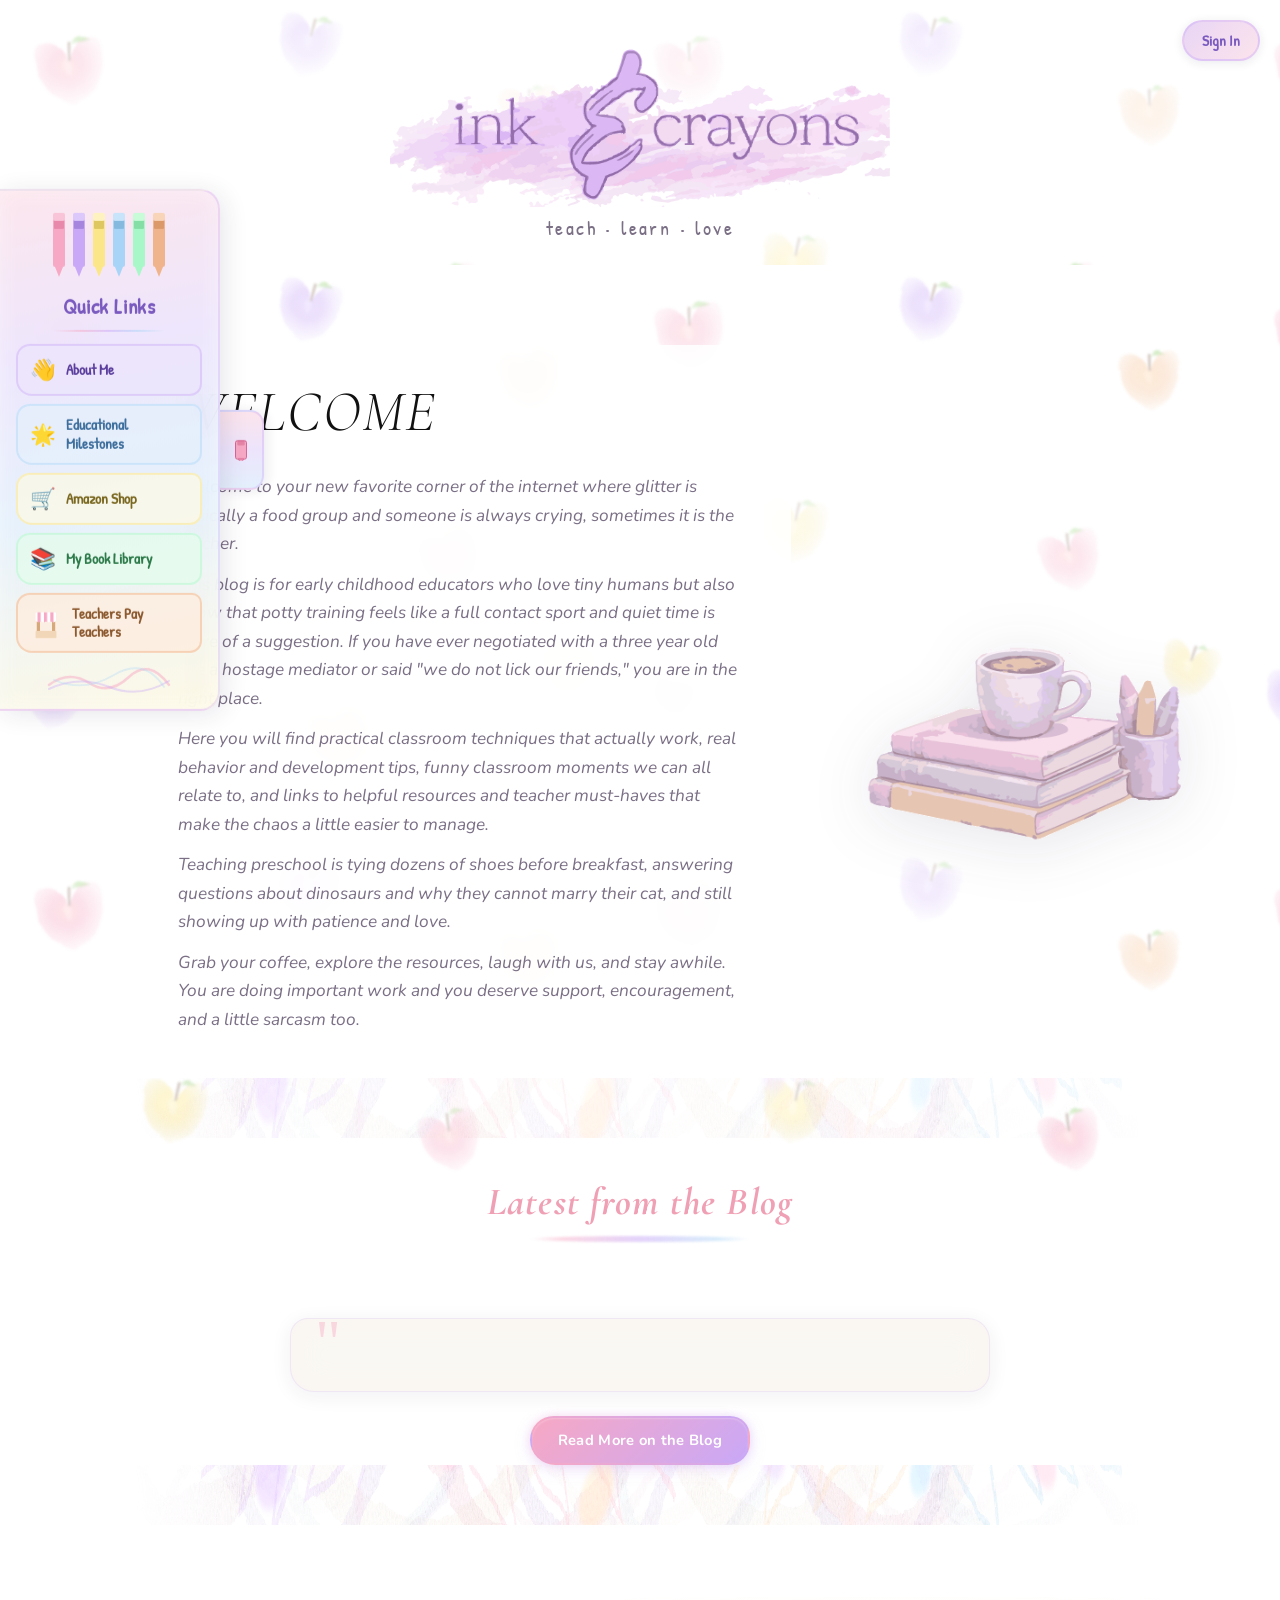
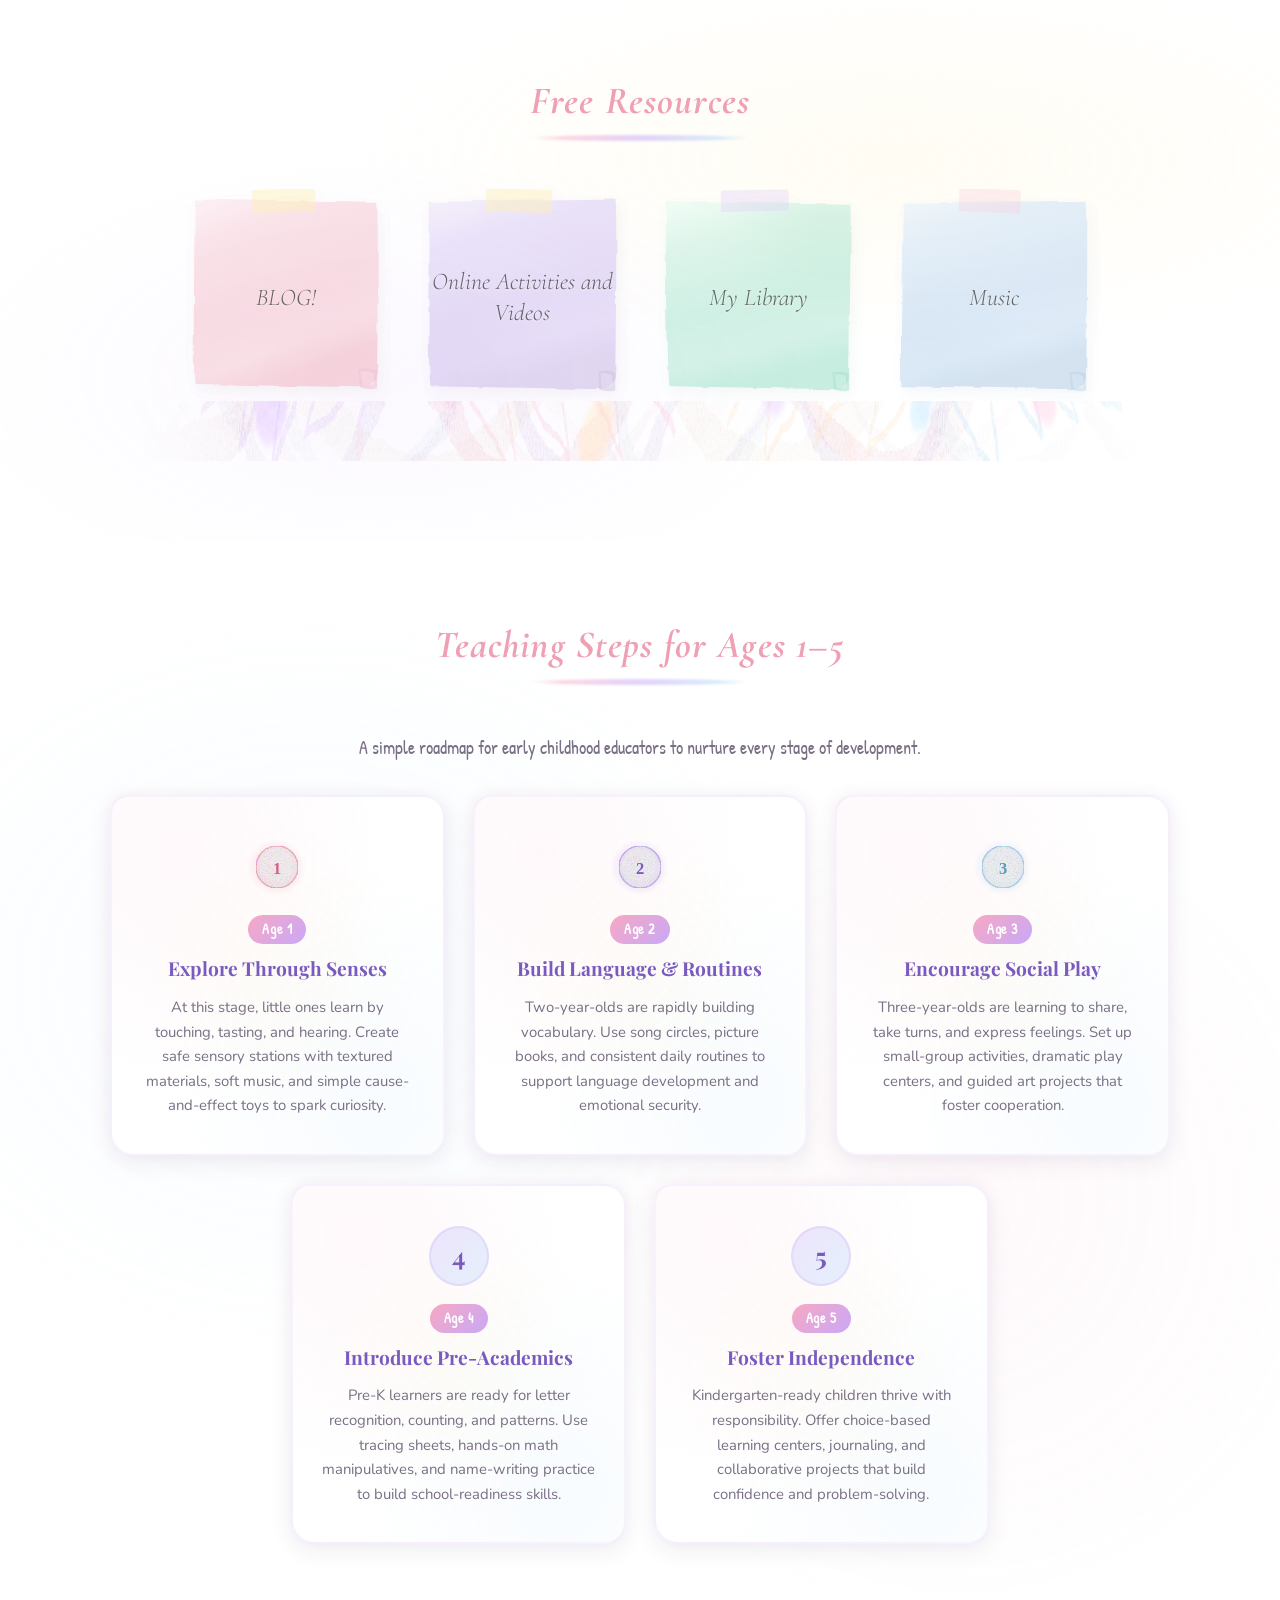
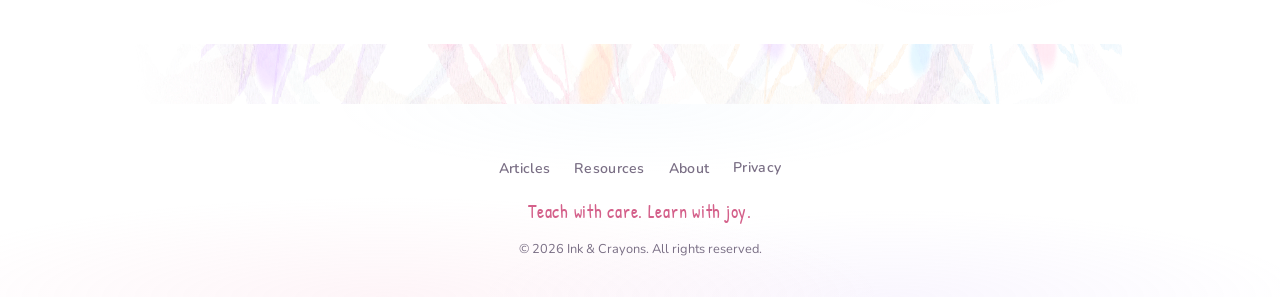
==== index.html @ dd0fc7da "Update game bundle version for sticky note music fix" ====
<!DOCTYPE html>
<html lang="en">
  <head>
    <meta charset="UTF-8" />
    <meta name="viewport" content="width=device-width, initial-scale=1.0" />
    <title>Ink &amp; Crayons — teach &bull; learn &bull; love</title>
    <meta name="description" content="Early childhood preschool resources, creative activities, and simple teaching ideas for parents and educators. Helping little learners grow and shine." />
    <meta property="og:title" content="Ink & Crayons — teach · learn · love" />
    <meta property="og:description" content="Early childhood preschool resources, creative activities, and simple teaching ideas for parents and educators." />
    <meta property="og:type" content="website" />
    <meta property="og:url" content="https://inkandcrayons.com/" />
    <meta property="og:image" content="https://inkandcrayons.com/assets/ui/logo.gif" />
    <link rel="canonical" href="https://inkandcrayons.com/" />
    <link rel="icon" href="assets/ui/favicon.svg" type="image/svg+xml" />
    <link rel="preconnect" href="https://fonts.googleapis.com" />
    <link rel="preconnect" href="https://fonts.gstatic.com" crossorigin />
    <link
      href="https://fonts.googleapis.com/css2?family=Cormorant+Garamond:ital,wght@0,300;0,400;1,300;1,400&family=Dancing+Script:wght@400;600;700&family=Playfair+Display:ital,wght@0,400;0,700;1,400&family=Nunito:wght@400;600;700&family=Caveat:wght@400;600;700&family=Patrick+Hand&display=swap"
      rel="stylesheet"
    />
    <link rel="stylesheet" href="style.css?v=97" />
  </head>
  <body>
    <!-- Skip to content -->
    <a href="#main-content" class="skip-link">Skip to main content</a>

    <!-- ===== WATERCOLOR BACKGROUND ===== -->
    <div class="wc-bg" aria-hidden="true"></div>

    <!-- ===== HEADER / NAVIGATION BAR ===== -->
    <header class="site-header">
      <div class="site-header__inner">
        <!-- CTA buttons (above logo, even width) -->
        <div class="site-header__cta">
          <button id="ctaExplore" class="btn btn--primary btn--header-even" type="button">Explore Learning Resources</button>
          <a href="blog.html" id="navBlogCta" class="btn btn--soft btn--header-even">Blog Posts</a>
        </div>

        <!-- Centered logo -->
        <div class="site-header__brand">
          <a href="./index.html" class="site-header__logo" aria-label="Ink &amp; Crayons home">
            <img src="assets/ui/logo.gif" alt="Ink &amp; Crayons" class="site-header__logo-img" />
          </a>
          <p class="site-header__tagline">teach &bull; learn &bull; love</p>
        </div>

        <!-- Marketplace control: hidden from header, triggered via sidebar -->
        <div id="marketControl" class="market-control" aria-hidden="false" hidden>
          <button id="marketBtn" class="site-header__market-btn" aria-haspopup="true" aria-expanded="false" title="Marketplace">
            <svg width="140" height="140" viewBox="0 0 64 80" fill="none" xmlns="http://www.w3.org/2000/svg" class="market-icon" aria-hidden="true">
              <defs>
                <pattern id="awnStrip" patternUnits="userSpaceOnUse" width="16" height="16" patternTransform="translate(0,0)">
                  <rect width="16" height="16" fill="#ffffff" />
                  <rect width="8" height="16" fill="#f7a8c4" />
                  <animateTransform attributeName="patternTransform" type="translate" from="0 0" to="16 0" dur="3s" repeatCount="indefinite" />
                </pattern>
                <linearGradient id="woodGrad" x1="0" y1="0" x2="0" y2="1">
                  <stop offset="0%" stop-color="#d6a87a"/>
                  <stop offset="100%" stop-color="#c99a72"/>
                </linearGradient>
                <linearGradient id="baseGrad" x1="0" y1="0" x2="0" y2="1">
                  <stop offset="0%" stop-color="#f1d7b8"/>
                  <stop offset="100%" stop-color="#e8caa8"/>
                </linearGradient>
                <filter id="wcFilter" x="-5%" y="-5%" width="110%" height="110%">
                  <feTurbulence type="fractalNoise" baseFrequency="0.9" numOctaves="2" stitchTiles="stitch" result="n"/>
                  <feColorMatrix in="n" type="saturate" values="0" result="n2"/>
                  <feGaussianBlur in="n2" stdDeviation="0.6" result="n3"/>
                  <feComposite in="n3" in2="SourceGraphic" operator="in" result="noiseMasked"/>
                  <feBlend in="SourceGraphic" in2="noiseMasked" mode="overlay"/>
                </filter>
              </defs>
              <g filter="url(#wcFilter)" class="market-graphic">
                <rect x="9" y="32" width="8" height="42" rx="1" fill="url(#woodGrad)" stroke="#000" stroke-opacity="0.18" stroke-width="0.9"/>
                <rect x="47" y="32" width="8" height="42" rx="1" fill="url(#woodGrad)" stroke="#000" stroke-opacity="0.18" stroke-width="0.9"/>
                <rect x="6" y="60" width="52" height="18" rx="2" fill="url(#baseGrad)" stroke="#000" stroke-opacity="0.16" stroke-width="0.9"/>
                <rect x="6" y="14" width="52" height="22" rx="3" fill="url(#awnStrip)" stroke="#000" stroke-opacity="0.16" stroke-width="0.9" stroke-linejoin="round"/>
                <path d="M8 33 a6 6 0 0 0 12 0 a6 6 0 0 0 12 0 a6 6 0 0 0 12 0 a6 6 0 0 0 12 0" fill="url(#awnStrip)" stroke="#000" stroke-opacity="0.16" stroke-width="0.9" stroke-linejoin="round"/>
              </g>
            </svg>
            <span class="market-label">market place</span>
          </button>

          <div id="marketMenu" class="market-menu" aria-hidden="true">
            <div class="market-menu__inner">
              <div class="market-menu__title">Available — Amazon Shop!</div>
              <button class="market-menu__item">Fine motor worksheets</button>
              <button class="market-menu__item">ABC cards and tracing</button>
              <button class="market-menu__item">Hands-on activity guides</button>
              <button class="market-menu__item">Number activities and tracing</button>
              <button class="market-menu__item">Name activities and worksheets</button>
            </div>
          </div>
        </div>

        <!-- Hidden nav buttons (still needed for sidebar wiring) -->
        <nav class="nav-pills" aria-label="Main navigation" hidden>
          <div class="nav-dropdown">
            <button id="navLessons" class="btn btn--pill nav-dropdown__trigger" type="button">Education Worksheets &amp; More &#9662;</button>
            <div class="nav-dropdown__menu">
              <button class="nav-dropdown__item" data-category="name-tracing" type="button">Name Tracing</button>
              <button class="nav-dropdown__item" data-category="cutting-pages" type="button">Cutting Pages</button>
              <button class="nav-dropdown__item" data-category="abcs" type="button">ABC's</button>
              <button class="nav-dropdown__item" data-category="number-tracing" type="button">Number Tracing</button>
            </div>
          </div>
          <button id="navMilestones" class="btn btn--pill" type="button">Educational Milestones</button>
          <button id="navAbout" class="btn btn--pill" type="button">About Me</button>
        </nav>

        <!-- Auth avatar / Sign-in button -->
        <button id="headerSignIn" class="site-header__sign-in-btn" type="button" title="Sign In" aria-label="Sign In">Sign In</button>
        <button id="accountBtn" class="site-header__avatar-btn" type="button" title="Account" hidden aria-label="Account">
          <span id="avatarInitial" class="site-header__avatar-initial">?</span>
        </button>
        <p id="userStatus" class="site-header__status" aria-live="polite" hidden></p>
      </div>
    </header>

    <!-- ===== MAIN CONTENT ===== -->
    <main id="main-content">

    <!-- ===== HERO SECTION ===== -->
    <section class="hero" aria-label="Welcome">
      <div class="hero__inner">
        <!-- Left: headline + copy -->
        <div class="hero__text">
          <h1 class="hero__title">
            WELCOME
          </h1>
          <p class="hero__body">
            Welcome to your new favorite corner of the internet where glitter is basically a food group and someone is always crying, sometimes it is the teacher.
          </p>
          <p class="hero__body">
            This blog is for early childhood educators who love tiny humans but also know that potty training feels like a full contact sport and quiet time is more of a suggestion. If you have ever negotiated with a three year old like a hostage mediator or said "we do not lick our friends," you are in the right place.
          </p>
          <p class="hero__body">
            Here you will find practical classroom techniques that actually work, real behavior and development tips, funny classroom moments we can all relate to, and links to helpful resources and teacher must-haves that make the chaos a little easier to manage.
          </p>
          <p class="hero__body">
            Teaching preschool is tying dozens of shoes before breakfast, answering questions about dinosaurs and why they cannot marry their cat, and still showing up with patience and love.
          </p>
          <p class="hero__body">
            Grab your coffee, explore the resources, laugh with us, and stay awhile. You are doing important work and you deserve support, encouragement, and a little sarcasm too.
          </p>
        </div>

        <!-- Right: illustration -->
        <div class="hero__illustration">
          <img src="assets/ui/book.gif" alt="Animated book" class="hero__books" />
        </div>

      </div>
      <!-- Watercolor divider -->
      <div class="section-divider" aria-hidden="true">
        <img src="assets/ui/divider-watercolor.svg" alt="" />
      </div>
    </section>

    <!-- ===== LATEST FROM THE BLOG ===== -->
    <section class="home-blog-preview" id="homeBlogPreview" aria-label="Latest blog post">
      <div class="home-blog-preview__inner">
        <h2 class="section-title">Latest from the Blog</h2>
        <div id="homeBlogCard" class="home-blog-preview__card">
          <!-- JS fills this -->
        </div>
        <div class="home-blog-preview__cta">
          <a href="blog.html" id="homeBlogReadMore" class="btn btn--primary">Read More on the Blog</a>
        </div>
      </div>
      <!-- Watercolor divider -->
      <div class="section-divider" aria-hidden="true">
        <img src="assets/ui/divider-watercolor.svg" alt="" />
      </div>
    </section>

    <!-- ===== HOW IT WORKS — STICKY NOTES ===== -->
    <section class="how-it-works" id="howItWorks" aria-label="Free resources">
      <div class="how-it-works__inner">
        <h2 class="section-title">Free Resources</h2>

        <div class="sticky-grid">
          <button class="sticky-card sticky-card--pink" id="stickyBlog" type="button">
            <img src="assets/ui/sticky-pink.svg" alt="" class="sticky-card__bg" aria-hidden="true" />
            <span class="sticky-card__label">BLOG!</span>
          </button>

          <button class="sticky-card sticky-card--purple" id="stickyChat" type="button">
            <img src="assets/ui/sticky-purple.svg" alt="" class="sticky-card__bg" aria-hidden="true" />
            <span class="sticky-card__label">Online Activities and Videos</span>
          </button>

          <button class="sticky-card sticky-card--mint" id="stickyGuides" type="button">
            <img src="assets/ui/sticky-mint.svg" alt="" class="sticky-card__bg" aria-hidden="true" />
            <span class="sticky-card__label">My Library</span>
          </button>

          <button class="sticky-card sticky-card--blue" id="stickyMusic" type="button">
            <img src="assets/ui/sticky-blue.svg" alt="" class="sticky-card__bg" aria-hidden="true" />
            <span class="sticky-card__label">Music</span>
          </button>
        </div>
      </div>
      <!-- Watercolor divider -->
      <div class="section-divider" aria-hidden="true">
        <img src="assets/ui/divider-watercolor.svg" alt="" />
      </div>
    </section>

    <!-- ===== STEPS SECTION ===== -->
    <section class="steps" id="steps" aria-label="Teaching steps for ages 1 through 5">
      <div class="steps__inner">
        <h2 class="section-title">Teaching Steps for Ages 1–5</h2>
        <p class="steps__subtitle">A simple roadmap for early childhood educators to nurture every stage of development.</p>

        <div class="steps-grid steps-grid--5">
          <div class="step-card step-card--age1">
            <img src="assets/ui/step-1.svg" alt="Step 1" class="step-card__num" />
            <span class="step-card__age">Age 1</span>
            <h3 class="step-card__title">Explore Through Senses</h3>
            <p class="step-card__text">
              At this stage, little ones learn by touching, tasting, and hearing.
              Create safe sensory stations with textured materials, soft music,
              and simple cause-and-effect toys to spark curiosity.
            </p>
          </div>

          <div class="step-card step-card--age2">
            <img src="assets/ui/step-2.svg" alt="Step 2" class="step-card__num" />
            <span class="step-card__age">Age 2</span>
            <h3 class="step-card__title">Build Language &amp; Routines</h3>
            <p class="step-card__text">
              Two-year-olds are rapidly building vocabulary.
              Use song circles, picture books, and consistent daily routines
              to support language development and emotional security.
            </p>
          </div>

          <div class="step-card step-card--age3">
            <img src="assets/ui/step-3.svg" alt="Step 3" class="step-card__num" />
            <span class="step-card__age">Age 3</span>
            <h3 class="step-card__title">Encourage Social Play</h3>
            <p class="step-card__text">
              Three-year-olds are learning to share, take turns, and express feelings.
              Set up small-group activities, dramatic play centers, and
              guided art projects that foster cooperation.
            </p>
          </div>

          <div class="step-card step-card--age4">
            <span class="step-card__num step-card__num--text">4</span>
            <span class="step-card__age">Age 4</span>
            <h3 class="step-card__title">Introduce Pre-Academics</h3>
            <p class="step-card__text">
              Pre-K learners are ready for letter recognition, counting, and patterns.
              Use tracing sheets, hands-on math manipulatives, and name-writing
              practice to build school-readiness skills.
            </p>
          </div>

          <div class="step-card step-card--age5">
            <span class="step-card__num step-card__num--text">5</span>
            <span class="step-card__age">Age 5</span>
            <h3 class="step-card__title">Foster Independence</h3>
            <p class="step-card__text">
              Kindergarten-ready children thrive with responsibility.
              Offer choice-based learning centers, journaling, and
              collaborative projects that build confidence and problem-solving.
            </p>
          </div>
        </div>
      </div>
    </section>

    <!-- Watercolor divider -->
    <div class="section-divider" aria-hidden="true">
      <img src="assets/ui/divider-watercolor.svg" alt="" />
    </div>

    </main><!-- /main -->

    <!-- ===== FOOTER ===== -->
    <footer class="site-footer">
      <div class="site-footer__inner">
        <nav class="site-footer__nav" aria-label="Footer navigation">
          <button id="footBlog" class="btn btn--text" type="button">Articles</button>
          <button id="footResources" class="btn btn--text" type="button">Resources</button>
          <button id="footAbout" class="btn btn--text" type="button">About</button>
          <a href="./privacy.html" id="footPrivacy" class="btn btn--text">Privacy</a>
        </nav>
        <p class="site-footer__slogan">Teach with care. Learn with joy.</p>
        <p class="site-footer__copy">&copy; 2026 Ink &amp; Crayons. All rights reserved.</p>
      </div>
    </footer>

    <!-- ===== CHAT MODAL ===== -->
    <div id="chatModal" class="chat-modal" aria-hidden="true" role="dialog" aria-labelledby="chatModalTitle">
      <div class="chat-modal__backdrop"></div>
      <div class="chat-modal__content" role="document">
        <div class="chat-modal__header">
          <h2 id="chatModalTitle" class="chat-modal__title">Online Activities and Videos</h2>
          <button class="chat-modal__close" type="button" aria-label="Close">&times;</button>
        </div>
        <div class="chat-modal__scrollable">
          <section class="activity-section">
            <h3 class="activity-section__title">1. Indoor Movement</h3>
            <p class="activity-section__intro">Here are some of my favorite indoor movement channels!</p>
            <p class="activity-section__highlight">My class loves DannyGo!</p>
            <ul class="activity-list">
              <li class="activity-item">
                <a href="https://www.youtube.com/@DannyGo" target="_blank" rel="noopener noreferrer" class="activity-link">
                  <strong>DannyGo</strong> - youtube.com/@DannyGo
                </a>
              </li>
              <li class="activity-item">
                <a href="https://www.gonoodle.com/" target="_blank" rel="noopener noreferrer" class="activity-link">
                  <strong>GoNoodle</strong> - So much on here not just for indoor movement and learning!
                </a>
              </li>
              <li class="activity-item">
                <a href="https://www.youtube.com/@kidzbop" target="_blank" rel="noopener noreferrer" class="activity-link">
                  <strong>Kidz Bop</strong> - My kids just love the songs on this channel
                </a>
              </li>
            </ul>
          </section>
        </div>
      </div>
    </div>

    <!-- ===== ACCOUNT SETTINGS MODAL ===== -->
    <div id="accountModal" class="account-modal" aria-hidden="true" role="dialog" aria-labelledby="accountModalTitle">
      <div class="account-modal__backdrop" data-action="close-account"></div>
      <div class="account-modal__content" role="document">
        <button class="account-modal__close" type="button" data-action="close-account" aria-label="Close">&times;</button>
        <h2 id="accountModalTitle" class="account-modal__title">Account Settings</h2>

        <!-- Profile section -->
        <div class="account-section">
          <h3 class="account-section__heading">Profile</h3>
          <div class="account-profile">
            <div id="accountAvatar" class="account-profile__avatar">?</div>
            <div class="account-profile__info">
              <p id="accountUsername" class="account-profile__name"></p>
              <p id="accountEmail" class="account-profile__email"></p>
              <p id="accountRole" class="account-profile__role"></p>
            </div>
          </div>
          <form id="profileForm" class="account-form">
            <label for="profileUsername">Display Name</label>
            <input id="profileUsername" type="text" maxlength="20" required />
            <button type="submit" class="btn btn--primary">Save Profile</button>
          </form>
          <small id="profileStatus" class="account-status"></small>
        </div>

        <!-- Password section -->
        <div class="account-section">
          <h3 class="account-section__heading">Reset Password</h3>
          <form id="passwordForm" class="account-form">
            <label for="currentPassword">Current Password</label>
            <input id="currentPassword" type="password" minlength="6" required />
            <label for="newPassword">New Password</label>
            <input id="newPassword" type="password" minlength="6" required />
            <label for="confirmPassword">Confirm New Password</label>
            <input id="confirmPassword" type="password" minlength="6" required />
            <button type="submit" class="btn btn--primary">Update Password</button>
          </form>
          <small id="passwordStatus" class="account-status"></small>
        </div>

        <!-- Account info -->
        <div class="account-section">
          <h3 class="account-section__heading">Account Info</h3>
          <p id="accountCreated" class="account-meta"></p>
          <p id="accountId" class="account-meta"></p>
        </div>

        <!-- Sign out -->
        <div class="account-section account-section--signout">
          <button id="signOutBtn" class="btn btn--soft account-signout-btn" type="button">Sign Out</button>
        </div>
      </div>
    </div>

    <!-- ===== AUTH GATE MODAL ===== -->
    <div id="gate" class="gate" aria-hidden="true" role="dialog" aria-labelledby="gateTitle">
      <div class="gate__backdrop"></div>
      <div class="gate__content" role="document">
        <button id="gateClose" class="gate__close" type="button" aria-label="Close">&times;</button>
        <h2 id="gateTitle">Welcome to Ink &amp; Crayons</h2>

        <!-- Mode tabs -->
        <div class="gate__tabs" role="tablist">
          <button class="gate__tab gate__tab--active" id="gateTabSignIn" type="button" role="tab" aria-selected="true">Sign In</button>
          <button class="gate__tab" id="gateTabSignUp" type="button" role="tab" aria-selected="false">Create Account</button>
        </div>

        <form id="gateForm" class="gate__form" novalidate>
          <div class="gate__field">
            <label for="email" class="gate__label">Email</label>
            <input id="email" name="email" type="email" autocomplete="email" class="gate__input" placeholder="you@example.com" />
          </div>
          <div class="gate__field">
            <label for="password" class="gate__label">Password</label>
            <input id="password" name="password" type="password" autocomplete="current-password" class="gate__input" placeholder="Min 8 characters" />
          </div>

          <!-- Sign-up only fields — hidden in sign-in mode -->
          <div id="gateSignUpFields" hidden>
            <div class="gate__field">
              <label for="gateConfirmPw" class="gate__label">Confirm Password</label>
              <input id="gateConfirmPw" name="confirmPassword" type="password" autocomplete="new-password" class="gate__input" placeholder="Repeat your password" />
            </div>
            <div class="gate__field">
              <label for="username" class="gate__label">Username</label>
              <input id="username" name="username" type="text" maxlength="20" autocomplete="username" class="gate__input" placeholder="e.g. teachermike" />
            </div>
          </div>

          <!-- Status / error message -->
          <p id="gateStatus" class="gate__status" aria-live="polite" role="status"></p>

          <!-- Primary submit -->
          <button id="signUpBtn" type="submit" class="btn btn--primary gate__submit">Sign In</button>

          <!-- Forgot password -->
          <button id="resetPasswordBtn" type="button" class="gate__forgot-link">Forgot password?</button>
        </form>
      </div>
    </div>

    <!-- ===== GENERIC MODAL ===== -->
    <div id="modal" class="modal" aria-hidden="true" role="dialog" aria-labelledby="modalTitle">
      <div class="modal__backdrop" data-action="close"></div>
      <div class="modal__content" role="document">
        <button class="modal__close" type="button" data-action="close" aria-label="Close">&times;</button>
        <h2 id="modalTitle"></h2>
        <p id="modalDescription"></p>
        <div id="modalBody" class="modal__body"></div>
      </div>
    </div>

    <!-- ===== ABOUT ME PAGE ===== -->
    <section id="aboutPage" class="about-page" aria-hidden="true" aria-label="About Me">
      <div class="about-page__topbar">
        <button id="aboutClose" class="about-page__back-btn" type="button" aria-label="Close about me">
          &larr;
        </button>
        <h2 class="about-page__topbar-title">About Me</h2>
        <span class="about-page__topbar-spacer"></span>
      </div>

      <div class="about-page__content">
        <div class="about-page__card">
          <div class="about-page__avatar">
            <span class="about-page__avatar-emoji">&#128075;</span>
          </div>
          <h3 class="about-page__name">Hi, I'm the creator of Ink &amp; Crayons!</h3>
          <p class="about-page__bio">
            I am a passionate Early Childhood Education head teacher with nine years of experience in the field. My mission is to help children thrive through simple, meaningful, hands-on activities that support healthy growth and development. I am dedicated to helping parents better understand their child's developmental journey and feel confident in how to support and encourage that growth at home. I believe hands-on learning is essential in early childhood and that strong parent involvement during these early years benefits both the child and the family as a whole.
          </p>
          
          <h4 class="about-page__bio" style="margin-top: 1.5rem; font-weight: 600;">Español</h4>
          <p class="about-page__bio">
            Soy una apasionada educadora y maestra líder en Educación Infantil, con nueve años de experiencia en el campo. Mi misión es ayudar a los niños a desarrollarse plenamente a través de actividades sencillas, significativas y prácticas que apoyen su crecimiento y desarrollo. Me dedico a ayudar a los padres a comprender mejor el desarrollo de sus hijos y a sentirse seguros al acompañarlos y apoyarlos desde el hogar. Creo firmemente que el aprendizaje práctico es esencial en la primera infancia y que una fuerte participación de los padres durante estos primeros años beneficia tanto al niño como a la familia en su conjunto.
          </p>

          <div class="about-page__mission">
            <h4 class="about-page__mission-title">Our Mission</h4>
            <p class="about-page__mission-text">
              To empower parents and educators with thoughtful, creative resources that nurture
              curiosity, build confidence, and celebrate the magic of early learning.
            </p>
          </div>

          <div class="about-page__values">
            <div class="about-page__value">
              <span class="about-page__value-icon">&#127912;</span>
              <h5>Creativity First</h5>
              <p>Learning through art, play, and imagination.</p>
            </div>
            <div class="about-page__value">
              <span class="about-page__value-icon">&#128155;</span>
              <h5>Made with Love</h5>
              <p>Every resource crafted with care and intention.</p>
            </div>
            <div class="about-page__value">
              <span class="about-page__value-icon">&#127793;</span>
              <h5>Growing Together</h5>
              <p>Supporting families at every stage of the journey.</p>
            </div>
          </div>
        </div>
      </div>
    </section>

    <!-- ===== PASTEL SIDEBAR ===== -->
    <aside id="pastelSidebar" class="pastel-sidebar" aria-label="Quick links">
      <!-- Toggle tab -->
      <button id="sidebarToggle" class="pastel-sidebar__toggle" type="button" aria-label="Toggle sidebar" title="Toggle sidebar">
        <!-- Crayon icon on the tab -->
        <svg width="22" height="22" viewBox="0 0 24 24" fill="none" xmlns="http://www.w3.org/2000/svg">
          <rect x="6" y="2" width="12" height="20" rx="2" fill="#f7a8c4" stroke="#d4608a" stroke-width="1"/>
          <rect x="8" y="2" width="8" height="5" rx="1" fill="#d4608a" opacity="0.5"/>
          <polygon points="9,22 15,22 12,26" fill="#f7a8c4" stroke="#d4608a" stroke-width="0.8"/>
        </svg>
      </button>

      <div class="pastel-sidebar__inner">
        <!-- Decorative crayons at top -->
        <div class="pastel-sidebar__crayons" aria-hidden="true">
          <svg class="crayon crayon--pink" width="16" height="70" viewBox="0 0 16 70"><rect x="2" y="10" width="12" height="48" rx="2" fill="#f7a8c4"/><rect x="3" y="10" width="10" height="10" rx="1" fill="#d4608a" opacity="0.45"/><polygon points="4,58 12,58 8,68" fill="#f7a8c4"/><rect x="2" y="4" width="12" height="8" rx="2" fill="#f9c4d8"/></svg>
          <svg class="crayon crayon--purple" width="16" height="70" viewBox="0 0 16 70"><rect x="2" y="10" width="12" height="48" rx="2" fill="#c9a8f7"/><rect x="3" y="10" width="10" height="10" rx="1" fill="#7a5abf" opacity="0.45"/><polygon points="4,58 12,58 8,68" fill="#c9a8f7"/><rect x="2" y="4" width="12" height="8" rx="2" fill="#dcc8fb"/></svg>
          <svg class="crayon crayon--yellow" width="16" height="70" viewBox="0 0 16 70"><rect x="2" y="10" width="12" height="48" rx="2" fill="#fce68a"/><rect x="3" y="10" width="10" height="10" rx="1" fill="#b8a030" opacity="0.45"/><polygon points="4,58 12,58 8,68" fill="#fce68a"/><rect x="2" y="4" width="12" height="8" rx="2" fill="#fef3c0"/></svg>
          <svg class="crayon crayon--blue" width="16" height="70" viewBox="0 0 16 70"><rect x="2" y="10" width="12" height="48" rx="2" fill="#a8d4f7"/><rect x="3" y="10" width="10" height="10" rx="1" fill="#5a9abf" opacity="0.45"/><polygon points="4,58 12,58 8,68" fill="#a8d4f7"/><rect x="2" y="4" width="12" height="8" rx="2" fill="#c8e4fb"/></svg>
          <svg class="crayon crayon--mint" width="16" height="70" viewBox="0 0 16 70"><rect x="2" y="10" width="12" height="48" rx="2" fill="#a8f7c9"/><rect x="3" y="10" width="10" height="10" rx="1" fill="#5abf7a" opacity="0.45"/><polygon points="4,58 12,58 8,68" fill="#a8f7c9"/><rect x="2" y="4" width="12" height="8" rx="2" fill="#c8fbd8"/></svg>
          <svg class="crayon crayon--peach" width="16" height="70" viewBox="0 0 16 70"><rect x="2" y="10" width="12" height="48" rx="2" fill="#f0b48c"/><rect x="3" y="10" width="10" height="10" rx="1" fill="#c07840" opacity="0.45"/><polygon points="4,58 12,58 8,68" fill="#f0b48c"/><rect x="2" y="4" width="12" height="8" rx="2" fill="#f8d4b8"/></svg>
        </div>

        <h3 class="pastel-sidebar__title">Quick Links</h3>

        <!-- Sidebar nav buttons -->
        <nav class="pastel-sidebar__nav">
          <button class="pastel-sidebar__btn pastel-sidebar__btn--purple" id="sidebarAbout" type="button">
            <span class="pastel-sidebar__btn-icon">👋</span>
            <span class="pastel-sidebar__btn-text">About Me</span>
          </button>

          <button class="pastel-sidebar__btn pastel-sidebar__btn--blue" id="sidebarMilestones" type="button">
            <span class="pastel-sidebar__btn-icon">🌟</span>
            <span class="pastel-sidebar__btn-text">Educational Milestones</span>
          </button>

          <button class="pastel-sidebar__btn pastel-sidebar__btn--yellow" id="sidebarAmazon" type="button">
            <span class="pastel-sidebar__btn-icon">🛒</span>
            <span class="pastel-sidebar__btn-text">Amazon Shop</span>
          </button>

          <button class="pastel-sidebar__btn pastel-sidebar__btn--mint" id="sidebarLibrary" type="button">
            <span class="pastel-sidebar__btn-icon">📚</span>
            <span class="pastel-sidebar__btn-text">My Book Library</span>
          </button>

          <button class="pastel-sidebar__btn pastel-sidebar__btn--peach" id="sidebarTPT" type="button">
            <span class="pastel-sidebar__btn-icon pastel-sidebar__btn-icon--market">
              <svg width="22" height="22" viewBox="0 0 64 80" fill="none" xmlns="http://www.w3.org/2000/svg">
                <defs>
                  <pattern id="awnStripSb" patternUnits="userSpaceOnUse" width="16" height="16">
                    <rect width="16" height="16" fill="#fff"/>
                    <rect width="8" height="16" fill="#f7a8c4"/>
                    <animateTransform attributeName="patternTransform" type="translate" from="0 0" to="16 0" dur="3s" repeatCount="indefinite"/>
                  </pattern>
                </defs>
                <rect x="9" y="32" width="8" height="42" rx="1" fill="#d6a87a"/>
                <rect x="47" y="32" width="8" height="42" rx="1" fill="#d6a87a"/>
                <rect x="6" y="60" width="52" height="18" rx="2" fill="#f1d7b8"/>
                <rect x="6" y="14" width="52" height="22" rx="3" fill="url(#awnStripSb)"/>
                <path d="M8 33 a6 6 0 0 0 12 0 a6 6 0 0 0 12 0 a6 6 0 0 0 12 0 a6 6 0 0 0 12 0" fill="url(#awnStripSb)"/>
              </svg>
            </span>
            <span class="pastel-sidebar__btn-text">Teachers Pay Teachers</span>
          </button>
        </nav>

        <!-- Bottom decorative crayon scribble -->
        <div class="pastel-sidebar__scribble" aria-hidden="true">
          <svg width="140" height="30" viewBox="0 0 140 30" fill="none">
            <path d="M10 20 Q30 5 50 18 T90 12 T130 20" stroke="#f7a8c4" stroke-width="2.5" fill="none" stroke-linecap="round" opacity="0.5"/>
            <path d="M10 24 Q40 10 70 22 T130 16" stroke="#c9a8f7" stroke-width="2" fill="none" stroke-linecap="round" opacity="0.4"/>
            <path d="M15 15 Q45 28 75 10 T125 22" stroke="#a8d4f7" stroke-width="1.8" fill="none" stroke-linecap="round" opacity="0.35"/>
          </svg>
        </div>
      </div>
    </aside>

    <script>
      // Sidebar: start open, toggle to close/open
      (function(){
        const sidebar = document.getElementById('pastelSidebar');
        const toggle  = document.getElementById('sidebarToggle');
        // Start open by default
        if(sidebar) sidebar.classList.add('open');
        if(sidebar && toggle){
          toggle.addEventListener('click', function(){
            sidebar.classList.toggle('open');
          });
        }
        // Wire sidebar buttons to existing nav actions
        const map = {
          sidebarAbout:      'navAbout',
          sidebarMilestones: 'navMilestones',
          sidebarAmazon:     'navLessons',
          sidebarTPT:        'navLessons'
        };
        Object.entries(map).forEach(function([sbId, targetId]){
          var sbBtn = document.getElementById(sbId);
          var target = document.getElementById(targetId);
          if(sbBtn && target){
            sbBtn.addEventListener('click', function(){
              target.click();
              if(window.innerWidth < 900) sidebar.classList.remove('open');
            });
          }
        });
        // Library button navigates to bookshelf page
        var libBtn = document.getElementById('sidebarLibrary');
        if(libBtn){
          libBtn.addEventListener('click', function(){
            window.location.href = './bookshelf.html';
          });
        }
      })();
    </script>

    <script>
      (function(){
        const marketBtn = document.getElementById('marketBtn');
        const marketMenu = document.getElementById('marketMenu');
        if (!marketBtn || !marketMenu) return;

        function showMenu(show){
          if (show) {
            marketMenu.style.display = 'block';
            marketMenu.setAttribute('aria-hidden','false');
            marketBtn.setAttribute('aria-expanded','true');
          } else {
            marketMenu.style.display = 'none';
            marketMenu.setAttribute('aria-hidden','true');
            marketBtn.setAttribute('aria-expanded','false');
          }
        }

        marketBtn.addEventListener('click', function(e){
          e.stopPropagation();
          const isOpen = marketBtn.getAttribute('aria-expanded') === 'true';
          showMenu(!isOpen);
        });

        marketMenu.addEventListener('click', function(e){
          // simple behavior: clicking an item will close the menu
          const target = e.target.closest('.market-menu__item');
          if (target) showMenu(false);
        });

        document.addEventListener('click', function(e){
          if (!marketBtn.contains(e.target) && !marketMenu.contains(e.target)) {
            showMenu(false);
          }
        });

        // close with escape
        document.addEventListener('keydown', function(e){ if (e.key === 'Escape') showMenu(false); });
      })();
    </script>
    <script>
      // Text copy protection
      document.addEventListener('copy', function(e){ e.preventDefault(); });
      document.addEventListener('cut', function(e){ e.preventDefault(); });
      document.addEventListener('contextmenu', function(e){ e.preventDefault(); });
    </script>
    <script src="./config/runtime-config.js"></script>
    <script type="module" src="game.js?v=65"></script>
  </body>
</html>
---- style.css ----
/* ============================================================
   INK & CRAYONS — Pastel Watercolor Theme
   Full design-system rebuild
   ============================================================ */

/* --- Local Font --- */
@font-face {
  font-family: 'Patrick Hand';
  src: url('assets/fonts/PatrickHand-Regular.ttf') format('truetype');
  font-weight: 400;
  font-style: normal;
  font-display: swap;
}

/* --- Design Tokens --- */
:root {
  color-scheme: light;
  --pink:         #f7a8c4;
  --pink-light:   #fce4ec;
  --pink-dark:    #d4608a;
  --purple:       #c9a8f7;
  --purple-light: #ede4fc;
  --purple-dark:  #7a5abf;
  --yellow:       #fce68a;
  --yellow-light: #fef9e4;
  --yellow-dark:  #b8a030;
  --blue:         #a8d4f7;
  --blue-light:   #e4f0fc;
  --blue-dark:    #5a9abf;
  --cream:        #fdf6ee;
  --bg:           #fdfafc;
  --text:         #3a2f45;
  --text-muted:   #7a6f85;
  --white:        #ffffff;
  --shadow-xs:    0 2px 8px rgba(60,40,80,0.06);
  --shadow:       0 6px 24px rgba(60,40,80,0.08);
  --shadow-md:    0 10px 36px rgba(60,40,80,0.12);
  --shadow-lg:    0 16px 48px rgba(60,40,80,0.14);
  --radius:       20px;
  --radius-lg:    30px;
  --radius-pill:  999px;
  --font-heading: 'Playfair Display', Georgia, serif;
  --font-body:    'Nunito', 'Trebuchet MS', sans-serif;
  --font-hand:    'Patrick Hand', 'Caveat', cursive;
  --font-script:  'Cormorant Garamond', 'Dancing Script', serif;
  --max-w:        1100px;
  --gutter:       24px;
  --section-py:   80px;

  /* Spacing scale */
  --space-1: 4px;
  --space-2: 8px;
  --space-3: 12px;
  --space-4: 16px;
  --space-5: 24px;
  --space-6: 32px;
  --space-7: 48px;
  --space-8: 72px;

  /* Radius scale */
  --radius-sm: 6px;
  --radius-md: 12px;
  --radius-lg: 20px;
  --radius-xl: 30px;

  /* Shadow scale */
  --shadow-sm: 0 2px 8px rgba(60,40,80,0.06);
  --shadow-md: 0 6px 24px rgba(60,40,80,0.08);
  --shadow-lg: 0 16px 48px rgba(60,40,80,0.14);
}

/* --- Reset --- */
*, *::before, *::after { box-sizing: border-box; margin: 0; padding: 0; }
html { scroll-behavior: smooth; -webkit-font-smoothing: antialiased; }

body {
  font-family: var(--font-body);
  background-color: #ffffff;
  color: var(--text);
  font-size: 15px;
  line-height: 1.7;
  overflow-x: hidden;
}

img { max-width: 100%; height: auto; display: block; }
button { cursor: pointer; font-family: inherit; }
a { color: inherit; }
a:hover { color: var(--purple-dark); }

/* --- Skip Link (accessibility) --- */
.skip-link {
  position: absolute;
  top: -100%;
  left: var(--space-4);
  z-index: 9999;
  padding: var(--space-3) var(--space-5);
  background: var(--purple-dark);
  color: var(--white);
  border-radius: 0 0 var(--radius-sm) var(--radius-sm);
  font-weight: 700;
  text-decoration: none;
  transition: top 0.2s ease;
}
.skip-link:focus {
  top: 0;
}

/* --- Focus visible ring (accessibility) --- */
:focus-visible {
  outline: 3px solid var(--purple);
  outline-offset: 2px;
  border-radius: var(--radius-sm);
}

/* --- Layout utilities --- */
.container {
  max-width: var(--max-w);
  margin: 0 auto;
  padding-inline: var(--gutter);
}

.section {
  padding-block: var(--space-8);
}

/* --- SVG sketch filter (for hand-drawn borders) --- */
svg.sketch-filters {
  position: absolute;
  width: 0;
  height: 0;
}

/* --- Watercolor Background (applied directly to body) --- */

/* Paper-grain noise overlay on body */
body::before {
  content: '';
  position: fixed;
  inset: 0;
  z-index: -1;
  pointer-events: none;
  opacity: 0.06;
  background-image:
    url("data:image/svg+xml,%3Csvg xmlns='http://www.w3.org/2000/svg' width='200' height='200'%3E%3Cfilter id='n'%3E%3CfeTurbulence type='fractalNoise' baseFrequency='0.65' numOctaves='5' stitchTiles='stitch'/%3E%3C/filter%3E%3Crect width='200' height='200' filter='url(%23n)' opacity='1'/%3E%3C/svg%3E");
}

/* --- Watercolor paint-edge mixin via box-shadow --- */
.wc-edge {
  border: 2px solid rgba(201,168,247,0.18);
  box-shadow:
    inset 0 0 20px rgba(201,168,247,0.06),
    0 2px 12px rgba(60,40,80,0.06);
}

/* ============================================================
   BUTTONS
   ============================================================ */
.btn {
  display: inline-flex;
  align-items: center;
  justify-content: center;
  gap: 6px;
  padding: 10px 26px;
  border-radius: 24px 20px 22px 26px;
  border: 2px solid transparent;
  font-weight: 700;
  font-size: 0.92rem;
  letter-spacing: 0.02em;
  transition: all 0.28s ease;
  text-decoration: none;
  white-space: nowrap;
}

.btn--primary {
  background: linear-gradient(135deg, var(--pink) 0%, var(--purple) 100%);
  color: var(--white);
  box-shadow: 
    0 4px 16px rgba(201,168,247,0.3),
    inset 0 1px 2px rgba(255,255,255,0.25);
  border-radius: 30px 25px 28px 32px;
  position: relative;
}
.btn--primary::before {
  content: '';
  position: absolute;
  inset: -2px;
  border-radius: inherit;
  background: linear-gradient(135deg, rgba(247,168,196,0.3), rgba(201,168,247,0.3));
  filter: blur(4px);
  z-index: -1;
}
.btn--primary:hover {
  transform: translateY(-2px) rotate(-0.5deg);
  box-shadow: 
    0 8px 28px rgba(201,168,247,0.45),
    inset 0 1px 2px rgba(255,255,255,0.25);
  filter: brightness(1.06);
}
.btn--primary:focus-visible {
  outline: 3px solid var(--pink-dark);
  outline-offset: 3px;
}
.btn--primary:active {
  transform: translateY(0);
  filter: brightness(0.97);
}

.btn--lg { padding: 14px 36px; font-size: 1.05rem; }

.btn--soft {
  background: var(--purple-light);
  color: var(--purple-dark);
  border-color: transparent;
}
.btn--soft:hover {
  background: var(--pink-light);
  color: var(--pink-dark);
}

/* Secondary button */
.btn--secondary {
  background: var(--blue-light);
  color: var(--blue-dark);
  border-color: rgba(168,212,247,0.4);
}
.btn--secondary:hover {
  background: var(--blue);
  color: var(--white);
  transform: translateY(-1px);
}
.btn--secondary:active {
  transform: translateY(0);
}

/* Ghost button */
.btn--ghost {
  background: transparent;
  color: var(--purple-dark);
  border: 2px solid var(--purple);
}
.btn--ghost:hover {
  background: var(--purple-light);
  transform: translateY(-1px);
}
.btn--ghost:active {
  transform: translateY(0);
  background: rgba(201,168,247,0.2);
}

#navBlogCta {
  animation: blog-pulse 2s ease-in-out infinite;
}

@keyframes blog-pulse {
  0%, 100% { transform: scale(1); }
  50% { transform: scale(1.05); }
}

.btn--pill {
  background: rgba(255,255,255,0.85);
  color: var(--purple-dark);
  border-color: var(--purple);
  backdrop-filter: blur(4px);
  font-weight: 600;
  font-size: 0.85rem;
  padding: 8px 20px;
  border-radius: 22px 18px 20px 24px;
}
.btn--pill:hover {
  background: var(--purple-light);
  border-color: var(--pink);
  color: var(--pink-dark);
  transform: translateY(-1px) rotate(-0.5deg);
}
.btn--pill:focus-visible {
  outline: 3px solid var(--purple);
  outline-offset: 2px;
}

.btn--text {
  background: none;
  border: none;
  color: var(--text-muted);
  padding: 4px 8px;
  font-weight: 600;
  font-size: 0.88rem;
}
.btn--text:hover { color: var(--purple-dark); }

/* ============================================================
   UTILITIES
   ============================================================ */
.section-divider {
  width: 100%;
  max-width: var(--max-w);
  margin: 0 auto;
  line-height: 0;
  padding: 0 var(--gutter);
}
.section-divider img {
  width: 100%;
  height: 60px;
  object-fit: cover;
  opacity: 0.9;
  filter: saturate(1.4) brightness(1.05);
}

.section-title {
  font-family: var(--font-script);
  font-size: clamp(1.6rem, 3.2vw, 2.4rem);
  color: #f0a0b4;
  text-align: center;
  margin-bottom: 48px;
  line-height: 1.25;
  position: relative;
  display: inline-block;
  width: 100%;
  font-weight: 700;
  font-style: italic;
  letter-spacing: 0.03em;
}
.section-title--dark {
  color: #1a1a1a;
}

.section-title::after {
  content: '';
  display: block;
  width: 60%;
  max-width: 220px;
  height: 6px;
  margin: 10px auto 0;
  border-radius: 50%;
  background: linear-gradient(90deg, 
    transparent 0%, 
    rgba(247,168,196,0.45) 15%, 
    rgba(201,168,247,0.5) 50%, 
    rgba(168,212,247,0.45) 85%, 
    transparent 100%);
  filter: blur(1px);
}

/* ============================================================
   SITE HEADER / NAVIGATION
   ============================================================ */
.site-header {
  position: relative;
  padding: 0 var(--gutter);
  background-color: #ffffff;
  background-image: url("data:image/svg+xml,%3Csvg xmlns='http://www.w3.org/2000/svg' width='620' height='580' viewBox='0 0 620 580'%3E%3Cdefs%3E%3Cfilter id='wc'%3E%3CfeTurbulence type='fractalNoise' baseFrequency='0.045' numOctaves='3' seed='2' result='noise'/%3E%3CfeDisplacementMap in='SourceGraphic' in2='noise' scale='4' xChannelSelector='R' yChannelSelector='G' result='displaced'/%3E%3CfeGaussianBlur in='displaced' stdDeviation='0.8'/%3E%3C/filter%3E%3CradialGradient id='pg' cx='45%25' cy='40%25' r='55%25'%3E%3Cstop offset='0%25' stop-color='%23fcc' stop-opacity='0.7'/%3E%3Cstop offset='45%25' stop-color='%23f7a8c4' stop-opacity='0.5'/%3E%3Cstop offset='100%25' stop-color='%23f7a8c4' stop-opacity='0.15'/%3E%3C/radialGradient%3E%3CradialGradient id='prg' cx='45%25' cy='40%25' r='55%25'%3E%3Cstop offset='0%25' stop-color='%23ddc8ff' stop-opacity='0.7'/%3E%3Cstop offset='45%25' stop-color='%23c9a8f7' stop-opacity='0.5'/%3E%3Cstop offset='100%25' stop-color='%23c9a8f7' stop-opacity='0.12'/%3E%3C/radialGradient%3E%3CradialGradient id='yg' cx='45%25' cy='40%25' r='55%25'%3E%3Cstop offset='0%25' stop-color='%23fff4b8' stop-opacity='0.75'/%3E%3Cstop offset='45%25' stop-color='%23fce68a' stop-opacity='0.5'/%3E%3Cstop offset='100%25' stop-color='%23e8d36a' stop-opacity='0.12'/%3E%3C/radialGradient%3E%3CradialGradient id='og' cx='45%25' cy='40%25' r='55%25'%3E%3Cstop offset='0%25' stop-color='%23ffddb8' stop-opacity='0.7'/%3E%3Cstop offset='45%25' stop-color='%23f7c8a0' stop-opacity='0.5'/%3E%3Cstop offset='100%25' stop-color='%23f0a870' stop-opacity='0.12'/%3E%3C/radialGradient%3E%3CradialGradient id='lg' cx='50%25' cy='35%25' r='60%25'%3E%3Cstop offset='0%25' stop-color='%23a8dd88' stop-opacity='0.65'/%3E%3Cstop offset='100%25' stop-color='%2378bb55' stop-opacity='0.15'/%3E%3C/radialGradient%3E%3C/defs%3E%3C!-- Pink apple 1 --%3E%3Cg filter='url(%23wc)' transform='translate(70,65) rotate(-8)'%3E%3Cpath d='M0,-4 C-9,-30 -38,-33 -33,-6 C-35,19 -14,38 0,40 C14,38 35,19 33,-6 C38,-33 9,-30 0,-4 Z' fill='url(%23pg)'/%3E%3Cpath d='M-5,10 Q-10,-2 -3,-10 Q5,-2 0,10' fill='%23ffffff' opacity='0.25'/%3E%3Cline x1='0' y1='-6' x2='2' y2='-22' stroke='%23886655' stroke-width='2.5' stroke-linecap='round' opacity='0.5'/%3E%3Cpath d='M2,-20 Q14,-32 24,-22' fill='url(%23lg)'/%3E%3C/g%3E%3C!-- Purple apple --%3E%3Cg filter='url(%23wc)' transform='translate(310,40) rotate(12)'%3E%3Cpath d='M0,-4 C-8,-28 -35,-31 -30,-6 C-32,17 -12,35 0,37 C12,35 32,17 30,-6 C35,-31 8,-28 0,-4 Z' fill='url(%23prg)'/%3E%3Cpath d='M-4,9 Q-9,-1 -2,-9 Q4,-1 0,9' fill='%23ffffff' opacity='0.22'/%3E%3Cline x1='0' y1='-6' x2='1' y2='-21' stroke='%23886655' stroke-width='2.5' stroke-linecap='round' opacity='0.5'/%3E%3Cpath d='M1,-19 Q11,-30 20,-20' fill='url(%23lg)'/%3E%3C/g%3E%3C!-- Orange apple --%3E%3Cg filter='url(%23wc)' transform='translate(530,110) rotate(-5)'%3E%3Cpath d='M0,-4 C-8,-27 -34,-30 -29,-6 C-31,16 -11,33 0,35 C11,33 31,16 29,-6 C34,-30 8,-27 0,-4 Z' fill='url(%23og)'/%3E%3Cpath d='M-4,8 Q-8,-1 -2,-8 Q4,-1 0,8' fill='%23ffffff' opacity='0.2'/%3E%3Cline x1='0' y1='-6' x2='1' y2='-20' stroke='%23886655' stroke-width='2.5' stroke-linecap='round' opacity='0.5'/%3E%3Cpath d='M1,-18 Q10,-28 17,-19' fill='url(%23lg)'/%3E%3C/g%3E%3C!-- Yellow apple --%3E%3Cg filter='url(%23wc)' transform='translate(175,260) rotate(6)'%3E%3Cpath d='M0,-4 C-9,-29 -36,-32 -31,-6 C-33,18 -13,36 0,38 C13,36 33,18 31,-6 C36,-32 9,-29 0,-4 Z' fill='url(%23yg)'/%3E%3Cpath d='M-5,10 Q-10,-1 -3,-10 Q5,-1 0,10' fill='%23ffffff' opacity='0.25'/%3E%3Cline x1='0' y1='-6' x2='2' y2='-22' stroke='%23886655' stroke-width='2.5' stroke-linecap='round' opacity='0.5'/%3E%3Cpath d='M2,-20 Q12,-30 20,-20' fill='url(%23lg)'/%3E%3C/g%3E%3C!-- Pink apple 2 --%3E%3Cg filter='url(%23wc)' transform='translate(450,290) rotate(-14)'%3E%3Cpath d='M0,-4 C-8,-28 -34,-30 -29,-6 C-31,16 -12,34 0,36 C12,34 31,16 29,-6 C34,-30 8,-28 0,-4 Z' fill='url(%23pg)'/%3E%3Cpath d='M-4,8 Q-8,-1 -2,-8 Q4,-1 0,8' fill='%23ffffff' opacity='0.22'/%3E%3Cline x1='0' y1='-6' x2='2' y2='-21' stroke='%23886655' stroke-width='2.5' stroke-linecap='round' opacity='0.5'/%3E%3Cpath d='M2,-19 Q12,-29 20,-20' fill='url(%23lg)'/%3E%3C/g%3E%3C!-- Purple apple 2 --%3E%3Cg filter='url(%23wc)' transform='translate(55,430) rotate(10)'%3E%3Cpath d='M0,-4 C-8,-27 -33,-29 -28,-6 C-30,15 -11,32 0,34 C11,32 30,15 28,-6 C33,-29 8,-27 0,-4 Z' fill='url(%23prg)'/%3E%3Cpath d='M-3,7 Q-7,-1 -1,-7 Q3,-1 0,7' fill='%23ffffff' opacity='0.2'/%3E%3Cline x1='0' y1='-6' x2='1' y2='-20' stroke='%23886655' stroke-width='2.5' stroke-linecap='round' opacity='0.5'/%3E%3Cpath d='M1,-18 Q9,-27 16,-18' fill='url(%23lg)'/%3E%3C/g%3E%3C!-- Orange apple 2 --%3E%3Cg filter='url(%23wc)' transform='translate(340,470) rotate(-10)'%3E%3Cpath d='M0,-4 C-9,-28 -35,-31 -30,-6 C-32,17 -13,35 0,37 C13,35 32,17 30,-6 C35,-31 9,-28 0,-4 Z' fill='url(%23og)'/%3E%3Cpath d='M-4,9 Q-9,-1 -2,-9 Q4,-1 0,9' fill='%23ffffff' opacity='0.22'/%3E%3Cline x1='0' y1='-6' x2='2' y2='-21' stroke='%23886655' stroke-width='2.5' stroke-linecap='round' opacity='0.5'/%3E%3Cpath d='M2,-19 Q12,-29 19,-20' fill='url(%23lg)'/%3E%3C/g%3E%3C!-- Yellow apple 2 --%3E%3Cg filter='url(%23wc)' transform='translate(570,400) rotate(15)'%3E%3Cpath d='M0,-4 C-8,-26 -32,-28 -27,-6 C-29,14 -10,31 0,33 C10,31 29,14 27,-6 C32,-28 8,-26 0,-4 Z' fill='url(%23yg)'/%3E%3Cpath d='M-4,8 Q-8,-1 -2,-8 Q4,-1 0,8' fill='%23ffffff' opacity='0.25'/%3E%3Cline x1='0' y1='-6' x2='1' y2='-19' stroke='%23886655' stroke-width='2.5' stroke-linecap='round' opacity='0.5'/%3E%3Cpath d='M1,-17 Q9,-26 15,-18' fill='url(%23lg)'/%3E%3C/g%3E%3C/svg%3E");
  background-repeat: repeat;
  background-size: 620px 580px;
}
/* Center-fade overlay so apples don't fight text */
.site-header::after {
  content: '';
  position: absolute;
  inset: 0;
  background: radial-gradient(ellipse 75% 80% at 50% 50%, rgba(255,255,255,0.92) 0%, rgba(255,255,255,0.6) 55%, transparent 100%);
  pointer-events: none;
  z-index: 0;
}
.site-header__inner { position: relative; z-index: 1; }

.site-header__inner {
  max-width: var(--max-w);
  margin: 0 auto;
  display: flex;
  flex-direction: column;
  align-items: center;
  padding: 20px 0 20px;
  gap: 12px;
  position: relative;
}

/* Top-right action bar: CTA buttons + avatar */
.site-header__actions {
  position: absolute;
  top: 14px;
  right: 0;
  display: flex;
  align-items: center;
  gap: 10px;
  z-index: 10;
}

.nav-pills {
  display: flex;
  gap: 14px;
  flex-wrap: wrap;
  justify-content: center;
  width: 100%;
}
.nav-pills[hidden] {
  display: none !important;
}

/* --- Nav Dropdown --- */
.nav-dropdown {
  position: relative;
  display: inline-block;
}

.nav-dropdown__trigger {
  cursor: pointer;
}

.nav-dropdown__menu {
  position: absolute;
  top: calc(100% + 6px);
  left: 50%;
  transform: translateX(-50%);
  min-width: 200px;
  background: rgba(255,255,255,0.97);
  backdrop-filter: blur(12px);
  border: 1.5px solid rgba(201,168,247,0.25);
  border-radius: 14px 16px 18px 14px;
  box-shadow: 0 8px 28px rgba(60,40,80,0.12);
  padding: 8px 0;
  opacity: 0;
  visibility: hidden;
  transform: translateX(-50%) translateY(6px);
  transition: opacity 0.2s ease, visibility 0.2s ease, transform 0.2s ease;
  z-index: 100;
}

.nav-dropdown:hover .nav-dropdown__menu,
.nav-dropdown:focus-within .nav-dropdown__menu {
  opacity: 1;
  visibility: visible;
  transform: translateX(-50%) translateY(0);
}

.nav-dropdown__item {
  display: block;
  width: 100%;
  padding: 10px 20px;
  background: none;
  border: none;
  text-align: left;
  font-family: var(--font-hand);
  font-size: 0.95rem;
  color: var(--text);
  cursor: pointer;
  transition: background 0.15s, color 0.15s;
}

.nav-dropdown__item:hover {
  background: var(--purple-light);
  color: var(--purple-dark);
}

.site-header__brand { text-align: center; }

.site-header__logo-img {
  width: 500px;
  margin: 0 auto;
}

.site-header__tagline {
  font-family: var(--font-hand);
  font-size: 1.25rem;
  color: var(--text-muted);
  margin-top: 4px;
  letter-spacing: 0.12em;
}

.site-header__cta {
  display: none; /* replaced by .site-header__actions */
}

.site-header__status {
  font-weight: 600;
  font-size: 0.85rem;
  color: var(--purple-dark);
}

.site-header__avatar-btn {
  position: fixed;
  top: 20px;
  right: 20px;
  z-index: 1000;
  width: 42px;
  height: 42px;
  border-radius: 50%;
  border: 2px solid rgba(201,168,247,0.35);
  background: linear-gradient(135deg, #e8d5f5 0%, #fce4ec 100%);
  cursor: pointer;
  display: flex;
  align-items: center;
  justify-content: center;
  box-shadow: 0 2px 10px rgba(60,40,80,0.10);
  transition: transform 0.2s, box-shadow 0.2s;
  padding: 0;
  flex-shrink: 0;
}
.site-header__avatar-btn:hover {
  transform: scale(1.08);
  box-shadow: 0 3px 14px rgba(60,40,80,0.16);
}
.site-header__avatar-btn[hidden] { display: none; }

/* Sign-in button (shown when logged out, same position as avatar) */
.site-header__sign-in-btn {
  position: fixed;
  top: 20px;
  right: 20px;
  z-index: 1000;
  padding: 8px 18px;
  border-radius: 22px;
  border: 2px solid rgba(201,168,247,0.4);
  background: linear-gradient(135deg, #e8d5f5 0%, #fce4ec 100%);
  color: var(--purple-dark, #5a3d8a);
  font-family: var(--font-hand, 'Patrick Hand', cursive);
  font-size: 0.95rem;
  font-weight: 600;
  cursor: pointer;
  box-shadow: 0 2px 10px rgba(60,40,80,0.10);
  transition: transform 0.2s, box-shadow 0.2s, background 0.2s;
  white-space: nowrap;
}
.site-header__sign-in-btn:hover {
  transform: scale(1.05);
  box-shadow: 0 3px 14px rgba(60,40,80,0.18);
  background: linear-gradient(135deg, #dcc4f0 0%, #f8d0dc 100%);
}
.site-header__sign-in-btn[hidden] { display: none; }

.site-header__avatar-initial {
  font-family: var(--font-heading);
  font-size: 1.2rem;
  font-weight: 700;
  color: var(--purple-dark);
  text-transform: uppercase;
  line-height: 1;
  pointer-events: none;
}

.site-header__avatar-img {
  width: 100%;
  height: 100%;
  border-radius: 50%;
  object-fit: cover;
}

/* Header CTA buttons (top-right, compact) */
.btn--header-even {
  min-width: auto;
  text-align: center;
  justify-content: center;
  padding: 8px 18px;
  font-size: 0.82rem;
}

/* Responsive: stack actions below logo on small screens */
@media (max-width: 600px) {
  .site-header__actions {
    position: static;
    justify-content: center;
    width: 100%;
  }
  .site-header__logo-img {
    width: 280px;
  }
  .btn--header-even {
    padding: 6px 12px;
    font-size: 0.75rem;
  }
}

/* Marketplace control (centered below logo, in flow) */
.market-control {
  position: relative;
  top: auto;
  left: auto;
  z-index: 10;
  display: flex;
  flex-direction: column;
  align-items: center;
  gap: 6px;
  pointer-events: auto;
}
.site-header__market-btn {
  background: none !important;
  border: none !important;
  padding: 6px 12px;
  display: flex;
  flex-direction: column;
  align-items: center;
  justify-content: center;
  gap: 8px;
  height: auto;
  width: auto;
  box-shadow: none !important;
  color: inherit;
  -webkit-appearance: none;
  appearance: none;
}
.site-header__market-btn:hover {
  background: none !important;
}
.site-header__market-btn:active {
  background: none !important;
}
.site-header__market-btn:focus { outline: 2px solid rgba(201,168,247,0.25); border-radius: 8px; background: none !important; }
.market-icon { display: block; }

.site-header__market-btn .market-label {
  font-family: var(--font-hand);
  font-size: 1.12rem;
  color: #111111;
  font-weight: 800;
  letter-spacing: 0.02em;
  transform-origin: center;
  animation: market-pulse 1.2s ease-in-out infinite;
  display: inline-block;
  margin: 0;
  white-space: nowrap;
  padding: 8px 14px;
  background: rgba(255,255,255,0.95);
  border-radius: 999px;
  border: 1px solid rgba(0,0,0,0.18);
  box-shadow: 0 4px 12px rgba(60,40,80,0.06);
  backdrop-filter: blur(4px);
}

.site-header__market-btn .market-icon {
  width: 120px;
  height: 120px;
  display: block;
}

@keyframes market-pulse {
  0% { transform: scale(1); }
  50% { transform: scale(1.08); }
  100% { transform: scale(1); }
}

/* Popup menu */
.market-menu {
  position: absolute;
  top: calc(100% + 4px);
  left: 50%;
  transform: translateX(-50%);
  z-index: 998;
  min-width: 260px;
  background: rgba(255,255,255,0.98);
  border: 1.5px solid rgba(201,168,247,0.22);
  border-radius: 12px;
  box-shadow: 0 10px 36px rgba(60,40,80,0.12);
  padding: 8px;
  display: none;
}
.market-menu__inner { padding: 6px; }
.market-menu__title {
  font-weight: 700;
  color: var(--purple-dark);
  font-family: var(--font-heading);
  margin-bottom: 8px;
}
.market-menu__item {
  display: block;
  width: 100%;
  padding: 10px 12px;
  background: none;
  border: none;
  text-align: left;
  font-family: var(--font-hand);
  font-size: 0.95rem;
  color: var(--text);
  cursor: pointer;
  border-radius: 8px;
}
.market-menu__item:hover { background: linear-gradient(90deg,var(--purple-light),var(--pink-light)); color: var(--purple-dark); }

/* crayons moved to hero section */

/* ============================================================
   HERO SECTION
   ============================================================ */
.hero {
  padding: var(--section-py) var(--gutter) 40px;
  background-color: #ffffff;
  background-image: url("data:image/svg+xml,%3Csvg xmlns='http://www.w3.org/2000/svg' width='620' height='580' viewBox='0 0 620 580'%3E%3Cdefs%3E%3Cfilter id='wc'%3E%3CfeTurbulence type='fractalNoise' baseFrequency='0.045' numOctaves='3' seed='2' result='noise'/%3E%3CfeDisplacementMap in='SourceGraphic' in2='noise' scale='4' xChannelSelector='R' yChannelSelector='G' result='displaced'/%3E%3CfeGaussianBlur in='displaced' stdDeviation='0.8'/%3E%3C/filter%3E%3CradialGradient id='pg' cx='45%25' cy='40%25' r='55%25'%3E%3Cstop offset='0%25' stop-color='%23fcc' stop-opacity='0.7'/%3E%3Cstop offset='45%25' stop-color='%23f7a8c4' stop-opacity='0.5'/%3E%3Cstop offset='100%25' stop-color='%23f7a8c4' stop-opacity='0.15'/%3E%3C/radialGradient%3E%3CradialGradient id='prg' cx='45%25' cy='40%25' r='55%25'%3E%3Cstop offset='0%25' stop-color='%23ddc8ff' stop-opacity='0.7'/%3E%3Cstop offset='45%25' stop-color='%23c9a8f7' stop-opacity='0.5'/%3E%3Cstop offset='100%25' stop-color='%23c9a8f7' stop-opacity='0.12'/%3E%3C/radialGradient%3E%3CradialGradient id='yg' cx='45%25' cy='40%25' r='55%25'%3E%3Cstop offset='0%25' stop-color='%23fff4b8' stop-opacity='0.75'/%3E%3Cstop offset='45%25' stop-color='%23fce68a' stop-opacity='0.5'/%3E%3Cstop offset='100%25' stop-color='%23e8d36a' stop-opacity='0.12'/%3E%3C/radialGradient%3E%3CradialGradient id='og' cx='45%25' cy='40%25' r='55%25'%3E%3Cstop offset='0%25' stop-color='%23ffddb8' stop-opacity='0.7'/%3E%3Cstop offset='45%25' stop-color='%23f7c8a0' stop-opacity='0.5'/%3E%3Cstop offset='100%25' stop-color='%23f0a870' stop-opacity='0.12'/%3E%3C/radialGradient%3E%3CradialGradient id='lg' cx='50%25' cy='35%25' r='60%25'%3E%3Cstop offset='0%25' stop-color='%23a8dd88' stop-opacity='0.65'/%3E%3Cstop offset='100%25' stop-color='%2378bb55' stop-opacity='0.15'/%3E%3C/radialGradient%3E%3C/defs%3E%3C!-- Pink apple 1 --%3E%3Cg filter='url(%23wc)' transform='translate(70,65) rotate(-8)'%3E%3Cpath d='M0,-4 C-9,-30 -38,-33 -33,-6 C-35,19 -14,38 0,40 C14,38 35,19 33,-6 C38,-33 9,-30 0,-4 Z' fill='url(%23pg)'/%3E%3Cpath d='M-5,10 Q-10,-2 -3,-10 Q5,-2 0,10' fill='%23ffffff' opacity='0.25'/%3E%3Cline x1='0' y1='-6' x2='2' y2='-22' stroke='%23886655' stroke-width='2.5' stroke-linecap='round' opacity='0.5'/%3E%3Cpath d='M2,-20 Q14,-32 24,-22' fill='url(%23lg)'/%3E%3C/g%3E%3C!-- Purple apple --%3E%3Cg filter='url(%23wc)' transform='translate(310,40) rotate(12)'%3E%3Cpath d='M0,-4 C-8,-28 -35,-31 -30,-6 C-32,17 -12,35 0,37 C12,35 32,17 30,-6 C35,-31 8,-28 0,-4 Z' fill='url(%23prg)'/%3E%3Cpath d='M-4,9 Q-9,-1 -2,-9 Q4,-1 0,9' fill='%23ffffff' opacity='0.22'/%3E%3Cline x1='0' y1='-6' x2='1' y2='-21' stroke='%23886655' stroke-width='2.5' stroke-linecap='round' opacity='0.5'/%3E%3Cpath d='M1,-19 Q11,-30 20,-20' fill='url(%23lg)'/%3E%3C/g%3E%3C!-- Orange apple --%3E%3Cg filter='url(%23wc)' transform='translate(530,110) rotate(-5)'%3E%3Cpath d='M0,-4 C-8,-27 -34,-30 -29,-6 C-31,16 -11,33 0,35 C11,33 31,16 29,-6 C34,-30 8,-27 0,-4 Z' fill='url(%23og)'/%3E%3Cpath d='M-4,8 Q-8,-1 -2,-8 Q4,-1 0,8' fill='%23ffffff' opacity='0.2'/%3E%3Cline x1='0' y1='-6' x2='1' y2='-20' stroke='%23886655' stroke-width='2.5' stroke-linecap='round' opacity='0.5'/%3E%3Cpath d='M1,-18 Q10,-28 17,-19' fill='url(%23lg)'/%3E%3C/g%3E%3C!-- Yellow apple --%3E%3Cg filter='url(%23wc)' transform='translate(175,260) rotate(6)'%3E%3Cpath d='M0,-4 C-9,-29 -36,-32 -31,-6 C-33,18 -13,36 0,38 C13,36 33,18 31,-6 C36,-32 9,-29 0,-4 Z' fill='url(%23yg)'/%3E%3Cpath d='M-5,10 Q-10,-1 -3,-10 Q5,-1 0,10' fill='%23ffffff' opacity='0.25'/%3E%3Cline x1='0' y1='-6' x2='2' y2='-22' stroke='%23886655' stroke-width='2.5' stroke-linecap='round' opacity='0.5'/%3E%3Cpath d='M2,-20 Q12,-30 20,-20' fill='url(%23lg)'/%3E%3C/g%3E%3C!-- Pink apple 2 --%3E%3Cg filter='url(%23wc)' transform='translate(450,290) rotate(-14)'%3E%3Cpath d='M0,-4 C-8,-28 -34,-30 -29,-6 C-31,16 -12,34 0,36 C12,34 31,16 29,-6 C34,-30 8,-28 0,-4 Z' fill='url(%23pg)'/%3E%3Cpath d='M-4,8 Q-8,-1 -2,-8 Q4,-1 0,8' fill='%23ffffff' opacity='0.22'/%3E%3Cline x1='0' y1='-6' x2='2' y2='-21' stroke='%23886655' stroke-width='2.5' stroke-linecap='round' opacity='0.5'/%3E%3Cpath d='M2,-19 Q12,-29 20,-20' fill='url(%23lg)'/%3E%3C/g%3E%3C!-- Purple apple 2 --%3E%3Cg filter='url(%23wc)' transform='translate(55,430) rotate(10)'%3E%3Cpath d='M0,-4 C-8,-27 -33,-29 -28,-6 C-30,15 -11,32 0,34 C11,32 30,15 28,-6 C33,-29 8,-27 0,-4 Z' fill='url(%23prg)'/%3E%3Cpath d='M-3,7 Q-7,-1 -1,-7 Q3,-1 0,7' fill='%23ffffff' opacity='0.2'/%3E%3Cline x1='0' y1='-6' x2='1' y2='-20' stroke='%23886655' stroke-width='2.5' stroke-linecap='round' opacity='0.5'/%3E%3Cpath d='M1,-18 Q9,-27 16,-18' fill='url(%23lg)'/%3E%3C/g%3E%3C!-- Orange apple 2 --%3E%3Cg filter='url(%23wc)' transform='translate(340,470) rotate(-10)'%3E%3Cpath d='M0,-4 C-9,-28 -35,-31 -30,-6 C-32,17 -13,35 0,37 C13,35 32,17 30,-6 C35,-31 9,-28 0,-4 Z' fill='url(%23og)'/%3E%3Cpath d='M-4,9 Q-9,-1 -2,-9 Q4,-1 0,9' fill='%23ffffff' opacity='0.22'/%3E%3Cline x1='0' y1='-6' x2='2' y2='-21' stroke='%23886655' stroke-width='2.5' stroke-linecap='round' opacity='0.5'/%3E%3Cpath d='M2,-19 Q12,-29 19,-20' fill='url(%23lg)'/%3E%3C/g%3E%3C!-- Yellow apple 2 --%3E%3Cg filter='url(%23wc)' transform='translate(570,400) rotate(15)'%3E%3Cpath d='M0,-4 C-8,-26 -32,-28 -27,-6 C-29,14 -10,31 0,33 C10,31 29,14 27,-6 C32,-28 8,-26 0,-4 Z' fill='url(%23yg)'/%3E%3Cpath d='M-4,8 Q-8,-1 -2,-8 Q4,-1 0,8' fill='%23ffffff' opacity='0.25'/%3E%3Cline x1='0' y1='-6' x2='1' y2='-19' stroke='%23886655' stroke-width='2.5' stroke-linecap='round' opacity='0.5'/%3E%3Cpath d='M1,-17 Q9,-26 15,-18' fill='url(%23lg)'/%3E%3C/g%3E%3C/svg%3E");
  background-repeat: repeat;
  background-size: 620px 580px;
  position: relative;
}
/* Center-fade overlay so apple pattern doesn't compete with hero content */
.hero::after {
  content: '';
  position: absolute;
  inset: 0;
  background: radial-gradient(ellipse 70% 75% at 50% 50%, rgba(255,255,255,0.88) 0%, rgba(255,255,255,0.5) 50%, transparent 100%);
  pointer-events: none;
  z-index: 0;
}
.hero__inner { position: relative; z-index: 1; }

.hero__inner {
  max-width: var(--max-w);
  margin: 0 auto;
  display: grid;
  grid-template-columns: 2fr 1fr;
  gap: 48px;
  align-items: center;
  position: relative;
}

.hero__text {
  max-width: 900px;
  margin-left: 40px;
  background: rgba(255,255,255,0.85);
  padding: var(--space-6) var(--space-7);
  border-radius: var(--radius-lg);
  backdrop-filter: blur(4px);
}

.hero__title {
  font-family: var(--font-script);
  font-size: clamp(2.2rem, 4.5vw, 3.6rem);
  font-weight: 300;
  color: #111;
  line-height: 1.25;
  margin-bottom: var(--space-5);
  letter-spacing: 0.03em;
  font-style: italic;
}

.hero__highlight {
  font-family: var(--font-script);
  color: #111;
  font-style: italic;
  font-weight: 300;
  font-size: 1em;
  letter-spacing: 0.03em;
}

.hero__body {
  color: var(--text-muted);
  font-size: 1.08rem;
  margin-bottom: var(--space-3);
  line-height: 1.65;
  font-style: italic;
  max-width: 100%;
}

.hero__actions { display: flex; gap: 14px; flex-wrap: wrap; }

.hero__illustration {
  display: flex;
  align-items: flex-end;
  justify-content: center;
  gap: 0;
  position: relative;
}


.hero__books {
  width: clamp(340px, 36vw, 500px);
  filter: drop-shadow(0 10px 30px rgba(60,40,80,0.12));
  position: relative;
}

/* ============================================================
   HOW IT WORKS — STICKY NOTES
   ============================================================ */
.how-it-works {
  padding: var(--section-py) var(--gutter);
  background:
    radial-gradient(ellipse 60% 50% at 70% 30%, rgba(252,230,138,0.10) 0%, transparent 70%),
    radial-gradient(ellipse 50% 60% at 30% 70%, rgba(201,168,247,0.08) 0%, transparent 70%);
}

.how-it-works__inner {
  max-width: var(--max-w);
  margin: 0 auto;
}

.sticky-grid {
  display: grid;
  grid-template-columns: repeat(4, 1fr);
  gap: 24px;
  max-width: 920px;
  margin: 0 auto;
}

.sticky-card {
  position: relative;
  display: flex;
  flex-direction: column;
  align-items: center;
  justify-content: center;
  aspect-ratio: 1;
  padding: 32px 14px 28px;
  background: none;
  border: none;
  transition: transform 0.32s ease, filter 0.32s ease;
  cursor: pointer;
}

.sticky-card:hover {
  transform: translateY(-8px) rotate(-2deg) scale(1.03);
  filter: brightness(1.05) drop-shadow(0 12px 24px rgba(60,40,80,0.10));
}

.sticky-card__bg {
  position: absolute;
  inset: 0;
  width: 100%;
  height: 100%;
  z-index: 0;
  pointer-events: none;
  opacity: 0.6;
}

.sticky-card__icon {
  position: relative;
  z-index: 1;
  font-size: 2.2rem;
  margin-bottom: 8px;
  filter: drop-shadow(0 2px 4px rgba(0,0,0,0.08));
}

.sticky-card__label {
  position: relative;
  z-index: 1;
  font-family: var(--font-script);
  font-size: 1.5rem;
  font-weight: 300;
  font-style: italic;
  line-height: 1.3;
  color: rgba(42, 42, 42, 0.7);
  text-shadow: 0 1px 2px rgba(255,255,255,0.5);
}

.sticky-card--pink .sticky-card__label  { color: rgba(42, 42, 42, 0.7); }
.sticky-card--purple .sticky-card__label { color: rgba(42, 42, 42, 0.7); }
.sticky-card--mint .sticky-card__label { color: rgba(42, 42, 42, 0.7); }
.sticky-card--blue .sticky-card__label   { color: rgba(42, 42, 42, 0.7); }

/* ============================================================
   STEPS SECTION
   ============================================================ */
.steps {
  padding: var(--section-py) var(--gutter);
  padding-bottom: 100px;
  background:
    radial-gradient(ellipse 55% 50% at 25% 40%, rgba(168,212,247,0.08) 0%, transparent 70%),
    radial-gradient(ellipse 45% 55% at 75% 60%, rgba(247,168,196,0.07) 0%, transparent 70%);
}

.steps__inner {
  max-width: var(--max-w);
  margin: 0 auto;
}

.steps-grid {
  display: grid;
  grid-template-columns: repeat(3, 1fr);
  gap: 28px;
  max-width: 960px;
  margin: 0 auto;
}

/* 5-card variant: 3 on top, 2 centered below */
.steps-grid--5 {
  grid-template-columns: repeat(6, 1fr);
  max-width: 1060px;
}
.steps-grid--5 .step-card:nth-child(1) { grid-column: 1 / 3; }
.steps-grid--5 .step-card:nth-child(2) { grid-column: 3 / 5; }
.steps-grid--5 .step-card:nth-child(3) { grid-column: 5 / 7; }
.steps-grid--5 .step-card:nth-child(4) { grid-column: 2 / 4; }
.steps-grid--5 .step-card:nth-child(5) { grid-column: 4 / 6; }

/* Subtitle under section title */
.steps__subtitle {
  font-family: var(--font-hand);
  font-size: 1.1rem;
  color: var(--text-muted);
  text-align: center;
  margin-bottom: 32px;
  max-width: 600px;
  margin-left: auto;
  margin-right: auto;
}

/* Age badge */
.step-card__age {
  display: inline-block;
  font-family: var(--font-hand);
  font-size: 0.85rem;
  font-weight: 700;
  color: var(--white);
  background: linear-gradient(135deg, var(--pink), var(--purple));
  padding: 3px 14px;
  border-radius: 20px;
  margin-bottom: 8px;
  letter-spacing: 0.04em;
}

/* Number text fallback for steps 4 & 5 */
.step-card__num--text {
  display: flex;
  align-items: center;
  justify-content: center;
  width: 60px;
  height: 60px;
  margin: 0 auto 18px;
  border-radius: 50%;
  background: linear-gradient(135deg, var(--purple-light), var(--blue-light));
  border: 2px solid rgba(201,168,247,0.25);
  font-family: var(--font-heading);
  font-size: 1.6rem;
  font-weight: 700;
  color: var(--purple-dark);
}

/* Age-specific accent colors */
.step-card--age1 { border-color: rgba(247,168,196,0.3); }
.step-card--age2 { border-color: rgba(201,168,247,0.3); }
.step-card--age3 { border-color: rgba(168,212,247,0.3); }
.step-card--age4 { border-color: rgba(252,230,138,0.35); }
.step-card--age5 { border-color: rgba(168,247,201,0.3); }

.step-card {
  background: var(--white);
  border-radius: 18px 22px 20px 24px;
  padding: 40px 28px 36px;
  box-shadow: var(--shadow);
  text-align: center;
  transition: transform 0.3s ease, box-shadow 0.3s ease;
  border: 2px solid rgba(201,168,247,0.15);
  position: relative;
  /* Watercolor paper texture */
  background-image:
    radial-gradient(ellipse at 20% 15%, rgba(247,168,196,0.08) 0%, transparent 55%),
    radial-gradient(ellipse at 80% 85%, rgba(168,212,247,0.08) 0%, transparent 55%),
    radial-gradient(ellipse at 50% 50%, rgba(252,230,138,0.05) 0%, transparent 60%);
}
.step-card::before {
  content: '';
  position: absolute;
  inset: -1px;
  border-radius: inherit;
  background: linear-gradient(135deg, 
    rgba(247,168,196,0.12), 
    rgba(201,168,247,0.12), 
    rgba(168,212,247,0.12));
  filter: blur(6px);
  z-index: -1;
}

.step-card:hover {
  transform: translateY(-5px) rotate(-0.5deg);
  box-shadow: var(--shadow-md);
}

.step-card__num {
  width: 60px;
  height: 60px;
  margin: 0 auto 18px;
}

.step-card__title {
  font-family: var(--font-heading);
  font-size: 1.2rem;
  color: var(--purple-dark);
  margin-bottom: 10px;
}

.step-card__text {
  color: var(--text-muted);
  font-size: 0.93rem;
  line-height: 1.65;
}

/* ============================================================
   FOOTER
   ============================================================ */
.site-footer {
  border-top: none;
  padding: 48px var(--gutter) 36px;
  position: relative;
  background:
    radial-gradient(ellipse 60% 80% at 30% 100%, rgba(247,168,196,0.12) 0%, transparent 65%),
    radial-gradient(ellipse 50% 70% at 70% 100%, rgba(201,168,247,0.10) 0%, transparent 65%),
    radial-gradient(ellipse 40% 60% at 50% 0%, rgba(168,212,247,0.06) 0%, transparent 60%);
}
.site-footer::before {
  display: none;
}

.site-footer__inner {
  max-width: var(--max-w);
  margin: 0 auto;
  text-align: center;
  display: flex;
  flex-direction: column;
  align-items: center;
  gap: 12px;
}

.site-footer__nav {
  display: flex;
  gap: 8px;
  flex-wrap: wrap;
  justify-content: center;
}

.site-footer__slogan {
  font-family: var(--font-hand);
  font-size: 1.15rem;
  color: var(--pink-dark);
  letter-spacing: 0.04em;
}

.site-footer__copy {
  font-size: 0.8rem;
  color: var(--text-muted);
}

/* ============================================================
   AUTH GATE MODAL
   ============================================================ */
.gate {
  position: fixed;
  inset: 0;
  z-index: 1000;
  display: flex;
  align-items: center;
  justify-content: center;
}
.gate[aria-hidden="true"] { display: none; }

.gate__backdrop {
  position: absolute;
  inset: 0;
  background: rgba(60,40,80,0.3);
  backdrop-filter: blur(8px);
}

.gate__close {
  position: absolute;
  top: 14px;
  right: 18px;
  background: none;
  border: none;
  font-size: 1.6rem;
  color: var(--text-muted);
  line-height: 1;
  cursor: pointer;
  width: 32px;
  height: 32px;
  display: flex;
  align-items: center;
  justify-content: center;
  border-radius: 50%;
  transition: color 0.2s, transform 0.2s;
}
.gate__close:hover {
  color: var(--pink-dark);
  background: rgba(247,168,196,0.15);
  transform: rotate(90deg);
}

.gate__content {
  position: relative;
  background: var(--white);
  border-radius: 26px 30px 28px 32px;
  padding: 44px 40px;
  max-width: 420px;
  width: 92%;
  box-shadow: var(--shadow-lg);
  text-align: center;
  border: 2px solid rgba(201,168,247,0.18);
  background-image:
    radial-gradient(ellipse at 20% 10%, rgba(247,168,196,0.10) 0%, transparent 50%),
    radial-gradient(ellipse at 80% 90%, rgba(201,168,247,0.10) 0%, transparent 50%);
}

.gate__content h2 {
  font-family: var(--font-heading);
  color: var(--purple-dark);
  margin-bottom: 6px;
  font-size: 1.5rem;
}
.gate__content h2::after {
  content: '';
  display: block;
  width: 60px;
  height: 3px;
  margin: 8px auto 0;
  border-radius: 50%;
  background: linear-gradient(90deg, var(--pink), var(--purple));
  filter: blur(0.5px);
}

.gate__content > p {
  color: var(--text-muted);
  margin-bottom: 24px;
  margin-top: 10px;
  font-size: 0.95rem;
  font-family: var(--font-hand);
}

.gate__form {
  display: flex;
  flex-direction: column;
  gap: 12px;
  text-align: left;
}

.gate__form label {
  font-weight: 600;
  font-size: 0.82rem;
  color: var(--purple-dark);
  text-transform: uppercase;
  letter-spacing: 0.04em;
  font-family: var(--font-hand);
}

.gate__form input {
  padding: 12px 16px;
  border-radius: 14px 16px 12px 18px;
  border: 1.5px solid rgba(201,168,247,0.25);
  font-size: 0.95rem;
  font-family: var(--font-hand);
  background: #fefcff;
  transition: border-color 0.2s, box-shadow 0.2s;
}
.gate__form input:focus {
  outline: none;
  border-color: var(--purple);
  box-shadow: 0 0 0 4px rgba(201,168,247,0.18);
}

.gate__actions {
  display: flex;
  gap: 10px;
  margin-top: 6px;
}
.gate__actions .btn { flex: 1; }

.gate__note {
  display: block;
  margin-top: 18px;
  color: var(--text-muted);
  font-size: 0.75rem;
}

/* ── Gate tabs (Sign In / Create Account) ── */
.gate__tabs {
  display: flex;
  gap: 0;
  border-radius: 14px;
  background: rgba(201,168,247,0.1);
  padding: 4px;
  margin: 12px 0 20px;
}

.gate__tab {
  flex: 1;
  padding: 8px 12px;
  border: none;
  background: none;
  border-radius: 10px;
  font-family: var(--font-hand);
  font-size: 0.92rem;
  font-weight: 600;
  color: var(--text-muted);
  cursor: pointer;
  transition: background 0.18s, color 0.18s;
}
.gate__tab--active,
.gate__tab[aria-selected="true"] {
  background: var(--white);
  color: var(--purple-dark);
  box-shadow: 0 1px 4px rgba(0,0,0,0.08);
}

/* ── Gate fields ── */
.gate__field {
  display: flex;
  flex-direction: column;
  gap: 5px;
  margin-bottom: 4px;
}

.gate__label {
  font-weight: 600;
  font-size: 0.82rem;
  color: var(--purple-dark);
  text-transform: uppercase;
  letter-spacing: 0.04em;
  font-family: var(--font-hand);
}

.gate__input {
  padding: 12px 16px;
  border-radius: 14px 16px 12px 18px;
  border: 1.5px solid rgba(201,168,247,0.25);
  font-size: 0.95rem;
  font-family: var(--font-hand);
  background: #fefcff;
  transition: border-color 0.2s, box-shadow 0.2s;
  width: 100%;
  box-sizing: border-box;
}
.gate__input:focus {
  outline: none;
  border-color: var(--purple);
  box-shadow: 0 0 0 4px rgba(201,168,247,0.18);
}
.gate__input--error {
  border-color: #e04;
  box-shadow: 0 0 0 3px rgba(220,0,60,0.1);
}

/* ── Gate status message ── */
.gate__status {
  font-family: var(--font-hand);
  font-size: 0.88rem;
  min-height: 1.2em;
  text-align: center;
  padding: 2px 0;
  transition: color 0.2s;
}
.gate__status:empty { display: none; }
.gate__status--error { color: #d03; }
.gate__status--success { color: #1a7a3a; }
.gate__status--info { color: var(--purple); }

/* ── Gate submit button ── */
.gate__submit {
  width: 100%;
  margin-top: 4px;
}
.gate__submit:disabled {
  opacity: 0.6;
  cursor: not-allowed;
}

/* ── Forgot password link ── */
.gate__forgot-link {
  background: none;
  border: none;
  font-family: var(--font-hand);
  font-size: 0.85rem;
  color: var(--text-muted);
  cursor: pointer;
  text-align: center;
  display: block;
  width: 100%;
  margin-top: 2px;
  padding: 4px;
  transition: color 0.18s;
}
.gate__forgot-link:hover { color: var(--purple); }

/* ============================================================
   COMMENT REACTIONS
   ============================================================ */
.post__comment-header {
  display: flex;
  align-items: baseline;
  gap: 8px;
  margin-bottom: 4px;
}

.post__comment-author {
  font-weight: 700;
  font-size: 0.88rem;
  color: var(--purple-dark);
  font-family: var(--font-hand);
}

.post__comment-time {
  font-size: 0.75rem;
  color: var(--text-muted);
  font-family: var(--font-hand);
}

.post__comment-body {
  font-size: 0.9rem;
  color: var(--text);
  line-height: 1.5;
  margin-bottom: 6px;
}

.post__comment--flagged {
  border-left: 3px solid #f5a623;
  padding-left: 8px;
  opacity: 0.85;
}

.post__comment-flag-badge {
  font-size: 0.7rem;
  background: #fff3cd;
  color: #856404;
  border: 1px solid #ffc10730;
  border-radius: 4px;
  padding: 1px 5px;
  margin-left: auto;
  font-family: var(--font-hand);
}

/* Emoji reaction row */
.post__comment-reactions {
  display: flex;
  flex-wrap: wrap;
  gap: 4px;
  margin-top: 4px;
}

.post__reaction-btn {
  display: inline-flex;
  align-items: center;
  gap: 3px;
  padding: 2px 7px;
  border-radius: 999px;
  border: 1.5px solid rgba(201,168,247,0.2);
  background: rgba(201,168,247,0.06);
  font-size: 0.82rem;
  cursor: pointer;
  transition: background 0.15s, border-color 0.15s, transform 0.1s;
  line-height: 1.4;
  color: inherit;
}
.post__reaction-btn:hover:not(:disabled) {
  background: rgba(201,168,247,0.18);
  border-color: var(--purple);
  transform: scale(1.08);
}
.post__reaction-btn.reacted {
  background: rgba(201,168,247,0.25);
  border-color: var(--purple);
  font-weight: 700;
}
.post__reaction-btn:disabled {
  opacity: 0.45;
  cursor: default;
}

.post__reaction-count {
  font-size: 0.78rem;
  font-weight: 600;
  color: var(--purple-dark);
}

/* ============================================================
   GENERIC MODAL
   ============================================================ */
.modal {
  position: fixed;
  inset: 0;
  z-index: 900;
  display: flex;
  align-items: center;
  justify-content: center;
}
.modal[aria-hidden="true"] { display: none; }

.modal__backdrop {
  position: absolute;
  inset: 0;
  background: rgba(60,40,80,0.28);
  backdrop-filter: blur(5px);
}

.modal__content {
  position: relative;
  background: var(--white);
  border-radius: 26px 30px 28px 32px;
  padding: 40px 36px;
  max-width: 600px;
  width: 92%;
  max-height: 82vh;
  overflow-y: auto;
  box-shadow: var(--shadow-lg);
  border: 2px solid rgba(201,168,247,0.18);
  background-image:
    radial-gradient(ellipse at 10% 5%, rgba(247,168,196,0.10) 0%, transparent 50%),
    radial-gradient(ellipse at 90% 95%, rgba(201,168,247,0.10) 0%, transparent 50%);
}

.modal__close {
  position: absolute;
  top: 14px;
  right: 18px;
  background: none;
  border: none;
  font-size: 1.6rem;
  color: var(--text-muted);
  line-height: 1;
  transition: color 0.2s, transform 0.2s;
  width: 32px;
  height: 32px;
  display: flex;
  align-items: center;
  justify-content: center;
  border-radius: 50%;
}
.modal__close:hover {
  color: var(--pink-dark);
  background: rgba(247,168,196,0.1);
  transform: rotate(90deg);
}

.modal__content h2 {
  font-family: var(--font-heading);
  color: var(--purple-dark);
  margin-bottom: 4px;
  font-size: 1.4rem;
}
.modal__content h2::after {
  content: '';
  display: block;
  width: 50px;
  height: 3px;
  margin-top: 8px;
  border-radius: 50%;
  background: linear-gradient(90deg, var(--pink), var(--purple));
  filter: blur(0.5px);
}

.modal__content > p {
  color: var(--text-muted);
  margin-bottom: 18px;
  margin-top: 10px;
  font-size: 0.93rem;
  font-family: var(--font-hand);
}

.modal__body {
  display: flex;
  flex-direction: column;
  gap: 14px;
}

.modal__card {
  background: #fefcff;
  border-radius: 16px 18px 14px 20px;
  padding: 20px 22px;
  border: 1.5px solid rgba(201,168,247,0.15);
  transition: transform 0.2s ease, box-shadow 0.2s ease;
  background-image:
    radial-gradient(ellipse at 50% 0%, rgba(201,168,247,0.04) 0%, transparent 60%);
}
.modal__card:hover {
  transform: translateY(-2px);
  box-shadow: 0 4px 16px rgba(60,40,80,0.06);
}
.modal__card strong {
  display: block;
  color: var(--purple-dark);
  margin-bottom: 4px;
  font-family: var(--font-heading);
  font-size: 1rem;
}
.modal__card p {
  color: var(--text-muted);
  font-size: 0.9rem;
  margin-bottom: 6px;
  line-height: 1.6;
}
.modal__card a {
  color: var(--pink-dark);
  font-weight: 600;
  font-size: 0.88rem;
  text-decoration: none;
  border-bottom: 1.5px solid rgba(212,96,138,0.3);
  transition: border-color 0.2s;
}
.modal__card a:hover {
  border-bottom-color: var(--pink-dark);
}
.modal__card small {
  display: block;
  color: var(--text-muted);
  font-size: 0.82rem;
}

/* ============================================================
   BOOKSHELF MODAL
   ============================================================ */
.bookshelf-wrap {
  display: flex;
  flex-direction: column;
  align-items: center;
  padding: 8px 0 16px;
}

.bookshelf {
  display: flex;
  align-items: flex-end;
  gap: 6px;
  flex-wrap: wrap;
  justify-content: center;
  background: linear-gradient(170deg, #d4b896 0%, #b08860 50%, #8c6840 100%);
  border-radius: 4px 4px 0 0;
  padding: 28px 28px 0;
  box-shadow:
    0 -4px 12px rgba(0,0,0,0.12) inset,
    2px 2px 10px rgba(60,30,10,0.15);
  min-height: 190px;
  width: 100%;
  max-width: 540px;
  position: relative;
}

.bookshelf__ledge {
  width: 100%;
  max-width: 540px;
  height: 18px;
  background: linear-gradient(to bottom, #7a5530, #5c3d1e);
  border-radius: 0 0 6px 6px;
  box-shadow: 0 5px 12px rgba(60,30,10,0.4), 0 2px 0 rgba(255,255,255,0.08) inset;
  margin-bottom: 24px;
}

.book {
  display: flex;
  flex-direction: column;
  align-items: center;
  justify-content: center;
  width: 54px;
  min-height: 150px;
  border-radius: 2px 4px 4px 2px;
  position: relative;
  cursor: pointer;
  text-decoration: none;
  transition: transform 0.25s ease, filter 0.25s ease;
  box-shadow:
    3px 0 0 rgba(255,255,255,0.18) inset,
    -1px 0 0 rgba(0,0,0,0.12) inset,
    -4px 2px 10px rgba(0,0,0,0.25),
    2px 2px 6px rgba(0,0,0,0.15);
  flex-shrink: 0;
  overflow: hidden;
}

/* Top edge of book */
.book::before {
  content: '';
  position: absolute;
  top: 0;
  left: 0;
  right: 0;
  height: 5px;
  background: rgba(0,0,0,0.15);
  border-radius: 2px 4px 0 0;
}

/* Spine highlight */
.book::after {
  content: '';
  position: absolute;
  top: 0;
  left: 4px;
  width: 3px;
  bottom: 0;
  background: rgba(255,255,255,0.2);
  border-radius: 0 0 0 2px;
}

.book:hover {
  transform: translateY(-12px) rotate(-3deg);
  filter: brightness(1.12);
}

.book--coming {
  cursor: default;
  opacity: 0.45;
}
.book--coming:hover {
  transform: none;
  filter: none;
}

.book__spine {
  writing-mode: vertical-rl;
  text-orientation: mixed;
  transform: rotate(180deg);
  font-family: var(--font-hand);
  font-size: 0.72rem;
  color: rgba(255,255,255,0.95);
  text-align: center;
  padding: 14px 6px;
  line-height: 1.3;
  overflow: hidden;
  max-height: 130px;
  text-shadow: 0 1px 3px rgba(0,0,0,0.35);
  letter-spacing: 0.03em;
  z-index: 1;
  position: relative;
}

.book--pink   { background: linear-gradient(to right, #d4607a 0%, #e8849a 40%, #f0a0b4 100%); }
.book--purple { background: linear-gradient(to right, #8855bb 0%, #b088d0 40%, #c9a8f7 100%); }
.book--mint   { background: linear-gradient(to right, #3d9e7a 0%, #6bbfa0 40%, #8dd5b8 100%); }
.book--blue   { background: linear-gradient(to right, #3d7ab8 0%, #6a9fd8 40%, #90bfee 100%); }
.book--yellow { background: linear-gradient(to right, #b88820 0%, #d4a832 40%, #f0c84a 100%); }
.book--peach  { background: linear-gradient(to right, #b86048 0%, #d4886a 40%, #f0a882 100%); }

.bookshelf-note {
  font-family: var(--font-hand);
  font-size: 0.88rem;
  color: var(--text-muted);
  text-align: center;
  margin-top: 4px;
  font-style: italic;
}

/* ============================================================
   KINDLE-STYLE LIBRARY (My Library modal)
   ============================================================ */
.kindle-library {
  display: flex;
  flex-direction: column;
  gap: 24px;
  padding: 8px 0;
}

.kindle-book {
  display: flex;
  gap: 18px;
  align-items: flex-start;
  background: rgba(255,255,255,0.55);
  border-radius: 12px;
  padding: 16px;
  box-shadow: 0 2px 8px rgba(0,0,0,0.08);
  transition: box-shadow 0.2s ease;
}

.kindle-book:hover {
  box-shadow: 0 4px 16px rgba(0,0,0,0.14);
}

.kindle-book__cover {
  width: 90px;
  min-width: 90px;
  height: auto;
  border-radius: 4px;
  box-shadow: 2px 2px 8px rgba(0,0,0,0.2);
  object-fit: cover;
  transition: transform 0.2s ease;
}

.kindle-book__cover:hover {
  transform: scale(1.05);
}

.kindle-book__info {
  flex: 1;
  min-width: 0;
}

.kindle-book__title {
  font-family: var(--font-serif, "Playfair Display", serif);
  font-size: 1.05rem;
  font-weight: 700;
  margin: 0 0 4px;
  line-height: 1.3;
}

.kindle-book__title a {
  color: inherit;
  text-decoration: none;
}

.kindle-book__title a:hover {
  text-decoration: underline;
  color: var(--clr-primary, #d4607a);
}

.kindle-book__author {
  font-family: var(--font-body, "Nunito", sans-serif);
  font-size: 0.85rem;
  color: var(--text-muted, #888);
  margin: 0 0 8px;
}

.kindle-book__blurb {
  font-family: var(--font-body, "Nunito", sans-serif);
  font-size: 0.88rem;
  line-height: 1.55;
  color: var(--text-main, #444);
  margin: 0;
}

@media (max-width: 480px) {
  .kindle-book {
    flex-direction: column;
    align-items: center;
    text-align: center;
  }
  .kindle-book__cover {
    width: 120px;
  }
}

/* ============================================================
   BLOG PAGE — INSTAGRAM-STYLE FEED
   ============================================================ */

/* ============================================================
   CHAT MODAL
   ============================================================ */
.chat-modal {
  position: fixed;
  inset: 0;
  z-index: 910;
  display: flex;
  align-items: center;
  justify-content: center;
}
.chat-modal[aria-hidden="true"] { display: none; }

.chat-modal__backdrop {
  position: absolute;
  inset: 0;
  background: rgba(40,30,60,0.35);
  backdrop-filter: blur(4px);
}

.chat-modal__content {
  position: relative;
  background: #fff;
  border-radius: 20px 22px 18px 24px;
  max-width: 550px;
  width: 92%;
  max-height: 600px;
  display: flex;
  flex-direction: column;
  box-shadow: 0 12px 48px rgba(60,40,80,0.18);
  border: 1.5px solid rgba(201,168,247,0.15);
  overflow: hidden;
}

.chat-modal__header {
  display: flex;
  align-items: center;
  justify-content: space-between;
  padding: 16px 20px;
  border-bottom: 1px solid rgba(0,0,0,0.06);
  flex-shrink: 0;
}

.chat-modal__title {
  font-family: var(--font-script);
  font-size: 1.1rem;
  font-weight: 300;
  font-style: italic;
  color: var(--purple-dark);
  margin: 0;
}

.chat-modal__close {
  background: none;
  border: none;
  font-size: 1.5rem;
  color: #999;
  cursor: pointer;
  padding: 4px;
  transition: color 0.2s;
}
.chat-modal__close:hover { color: var(--purple-dark); }

.chat-modal__messages {
  flex: 1;
  overflow-y: auto;
  padding: 16px 20px;
  display: flex;
  flex-direction: column;
  gap: 10px;
}

.chat-msg {
  max-width: 80%;
  padding: 10px 14px;
  border-radius: 16px 16px 16px 4px;
  font-size: 0.9rem;
  line-height: 1.45;
  word-wrap: break-word;
}

.chat-msg--user {
  align-self: flex-end;
  background: linear-gradient(135deg, var(--purple-light), rgba(201,168,247,0.3));
  color: var(--text);
  border-radius: 16px 16px 4px 16px;
}

.chat-msg--admin {
  align-self: flex-start;
  background: rgba(0,0,0,0.04);
  color: var(--text);
}

.chat-msg__author {
  font-size: 0.72rem;
  font-weight: 700;
  color: var(--purple-dark);
  margin-bottom: 2px;
}

.chat-msg__time {
  font-size: 0.68rem;
  color: #aaa;
  margin-top: 4px;
  text-align: right;
}

.chat-modal__form {
  display: flex;
  gap: 8px;
  padding: 12px 16px;
  border-top: 1px solid rgba(0,0,0,0.06);
  flex-shrink: 0;
}

.chat-modal__input {
  flex: 1;
  border: 1.5px solid rgba(201,168,247,0.2);
  border-radius: 20px;
  padding: 10px 16px;
  font-family: var(--font-body);
  font-size: 0.9rem;
  outline: none;
  transition: border-color 0.2s;
  background: rgba(0,0,0,0.02);
}
.chat-modal__input:focus { border-color: var(--purple); }

.chat-modal__send {
  background: linear-gradient(135deg, var(--pink) 0%, var(--purple) 100%);
  color: #fff;
  border: none;
  border-radius: 20px;
  padding: 10px 20px;
  font-weight: 700;
  font-size: 0.85rem;
  cursor: pointer;
  transition: opacity 0.2s;
}
.chat-modal__send:hover { opacity: 0.85; }

.chat-modal__scrollable {
  flex: 1;
  overflow-y: auto;
  padding: 16px 24px;
}

.activity-section {
  margin-bottom: 24px;
}

.activity-section__title {
  font-family: var(--font-script);
  font-size: 1.2rem;
  font-weight: 400;
  color: var(--purple-dark);
  margin-bottom: 8px;
}

.activity-section__intro {
  font-family: var(--font-body);
  font-size: 0.85rem;
  color: var(--text);
  margin-bottom: 6px;
  line-height: 1.4;
}

.activity-section__highlight {
  font-family: var(--font-hand);
  font-size: 0.9rem;
  color: var(--purple);
  margin-bottom: 12px;
  font-weight: 600;
}

.activity-list {
  list-style: none;
  padding: 0;
  margin: 0;
}

.activity-item {
  margin-bottom: 10px;
  padding-left: 20px;
  position: relative;
}

.activity-item::before {
  content: "•";
  position: absolute;
  left: 0;
  color: var(--purple);
  font-size: 1.2rem;
  font-weight: bold;
}

.activity-link {
  display: inline;
  padding: 4px 8px;
  background: linear-gradient(135deg, rgba(201,168,247,0.08), rgba(232,138,171,0.06));
  border-radius: 6px;
  text-decoration: none;
  color: var(--text);
  transition: all 0.2s ease;
  font-family: var(--font-body);
  font-size: 0.85rem;
  line-height: 1.5;
  word-wrap: break-word;
  overflow-wrap: break-word;
}

.activity-link:hover {
  background: linear-gradient(135deg, rgba(201,168,247,0.15), rgba(232,138,171,0.12));
  color: var(--purple-dark);
}

.activity-link strong {
  color: var(--purple-dark);
  font-weight: 600;
  font-size: 0.9rem;
}

.chat-empty {
  text-align: center;
  color: #bbb;
  font-family: var(--font-hand);
  font-size: 0.95rem;
  padding: 40px 20px;
}

/* ============================================================
   ACCOUNT SETTINGS MODAL
   ============================================================ */
.account-modal {
  position: fixed;
  inset: 0;
  z-index: 900;
  display: flex;
  align-items: center;
  justify-content: center;
}
.account-modal[aria-hidden="true"] { display: none; }

.account-modal__backdrop {
  position: absolute;
  inset: 0;
  background: rgba(40,30,60,0.35);
  backdrop-filter: blur(4px);
}

.account-modal__content {
  position: relative;
  background: #fff;
  border-radius: 20px 22px 18px 24px;
  padding: 32px 28px 28px;
  max-width: 480px;
  width: 92%;
  max-height: 85vh;
  overflow-y: auto;
  box-shadow: 0 12px 48px rgba(60,40,80,0.18);
  border: 1.5px solid rgba(201,168,247,0.15);
}

.account-modal__close {
  position: absolute;
  top: 12px;
  right: 16px;
  background: none;
  border: none;
  font-size: 1.6rem;
  color: #999;
  cursor: pointer;
  padding: 4px;
  transition: color 0.2s;
}
.account-modal__close:hover { color: var(--purple-dark); }

.account-modal__title {
  font-family: var(--font-script);
  color: var(--purple-dark);
  font-size: 1.5rem;
  font-weight: 400;
  margin-bottom: 24px;
  padding-bottom: 12px;
  border-bottom: 2px solid rgba(201,168,247,0.15);
}

.account-section {
  margin-bottom: 24px;
  padding-bottom: 20px;
  border-bottom: 1px solid rgba(0,0,0,0.06);
}
.account-section:last-child { border-bottom: none; margin-bottom: 0; }

.account-section__heading {
  font-family: var(--font-hand);
  font-size: 1.05rem;
  color: var(--text);
  margin-bottom: 12px;
  font-weight: 600;
}

/* Profile header */
.account-profile {
  display: flex;
  align-items: center;
  gap: 16px;
  margin-bottom: 16px;
}

.account-profile__avatar {
  width: 56px;
  height: 56px;
  border-radius: 50%;
  background: linear-gradient(135deg, var(--pink-light), var(--purple-light));
  display: flex;
  align-items: center;
  justify-content: center;
  font-size: 1.2rem;
  font-weight: 700;
  color: var(--purple-dark);
  text-transform: uppercase;
  flex-shrink: 0;
  overflow: hidden;
}

.account-profile__avatar img {
  width: 100%;
  height: 100%;
  object-fit: cover;
  border-radius: 50%;
}

.account-profile__name {
  font-weight: 700;
  font-size: 1rem;
  color: var(--text);
}

.account-profile__email {
  font-size: 0.85rem;
  color: var(--text-muted);
}

.account-profile__role {
  font-size: 0.75rem;
  font-weight: 700;
  color: var(--purple-dark);
  text-transform: uppercase;
  letter-spacing: 0.06em;
}

/* Forms */
.account-form {
  display: flex;
  flex-direction: column;
  gap: 8px;
}

.account-form label {
  font-family: var(--font-hand);
  font-size: 0.88rem;
  color: var(--text-muted);
  margin-top: 4px;
}

.account-form input {
  padding: 10px 14px;
  border: 1.5px solid rgba(201,168,247,0.2);
  border-radius: 10px 12px 10px 14px;
  font-family: var(--font-body);
  font-size: 0.92rem;
  outline: none;
  transition: border-color 0.2s;
  background: rgba(255,255,255,0.9);
}
.account-form input:focus {
  border-color: var(--purple);
}

.account-form .btn {
  margin-top: 8px;
  align-self: flex-start;
}

.account-form__row {
  display: grid;
  grid-template-columns: 1fr 1fr;
  gap: 12px;
}

.account-status {
  display: block;
  font-size: 0.82rem;
  font-family: var(--font-hand);
  color: var(--pink-dark);
  margin-top: 6px;
  min-height: 1.2em;
}

/* Payment cards list */
.account-payments {
  display: flex;
  flex-direction: column;
  gap: 8px;
  margin-bottom: 12px;
}

.account-payment-card {
  display: flex;
  align-items: center;
  justify-content: space-between;
  padding: 10px 14px;
  background: rgba(201,168,247,0.06);
  border-radius: 10px;
  border: 1px solid rgba(201,168,247,0.12);
  font-size: 0.88rem;
}

.account-payment-card__info {
  display: flex;
  align-items: center;
  gap: 10px;
  color: var(--text);
}

.account-payment-card__remove {
  background: none;
  border: none;
  color: #999;
  cursor: pointer;
  font-size: 0.8rem;
  transition: color 0.2s;
}
.account-payment-card__remove:hover { color: #ed4956; }

.account-meta {
  font-size: 0.82rem;
  color: var(--text-muted);
  margin-bottom: 4px;
}

.account-section--signout {
  text-align: center;
  padding-top: 8px;
  border-top: 1px solid rgba(0,0,0,0.06);
}

.account-signout-btn {
  width: 100%;
  color: #d44;
  border-color: rgba(220,68,68,0.25);
  font-weight: 600;
}
.account-signout-btn:hover {
  background: rgba(220,68,68,0.08);
}

/* ============================================================
   ABOUT ME PAGE
   ============================================================ */
.about-page {
  position: fixed;
  inset: 0;
  z-index: 800;
  background: #fafafa;
  overflow-y: auto;
}
.about-page[aria-hidden="true"] { display: none; }

.about-page__topbar {
  position: sticky;
  top: 0;
  z-index: 10;
  display: flex;
  align-items: center;
  justify-content: space-between;
  padding: 12px 20px;
  background: rgba(255,255,255,0.92);
  backdrop-filter: blur(12px);
  border-bottom: 1px solid rgba(0,0,0,0.08);
}

.about-page__back-btn {
  background: none;
  border: none;
  font-size: 1.4rem;
  color: var(--text);
  cursor: pointer;
  padding: 4px 8px;
  transition: color 0.2s;
}
.about-page__back-btn:hover { color: var(--accent); }

.about-page__topbar-title {
  font-family: var(--font-heading);
  font-size: 1.1rem;
  font-weight: 600;
  letter-spacing: 0.04em;
}

.about-page__topbar-spacer { width: 40px; }

.about-page__content {
  max-width: 680px;
  margin: 0 auto;
  padding: 32px 20px 60px;
}

.about-page__card {
  background: #fff;
  border-radius: 16px;
  padding: 40px 32px;
  box-shadow: 0 1px 4px rgba(0,0,0,0.06);
  text-align: center;
}

.about-page__avatar {
  width: 80px;
  height: 80px;
  margin: 0 auto 20px;
  background: linear-gradient(135deg, #e8d5f5 0%, #fce4ec 100%);
  border-radius: 50%;
  display: flex;
  align-items: center;
  justify-content: center;
}

.about-page__avatar-emoji {
  font-size: 2.4rem;
}

.about-page__name {
  font-family: var(--font-script);
  font-weight: 300;
  font-style: italic;
  font-size: 1.6rem;
  color: var(--text);
  margin-bottom: 20px;
}

.about-page__bio {
  font-family: var(--font-body);
  font-size: 1rem;
  line-height: 1.75;
  color: #555;
  margin-bottom: 16px;
  text-align: left;
}

.about-page__mission {
  margin-top: 32px;
  padding: 24px;
  background: linear-gradient(135deg, #f3e8ff 0%, #fef3e8 100%);
  border-radius: 12px;
  text-align: center;
}

.about-page__mission-title {
  font-family: var(--font-heading);
  font-size: 1.15rem;
  font-weight: 600;
  margin-bottom: 10px;
  color: var(--text);
}

.about-page__mission-text {
  font-family: var(--font-body);
  font-size: 0.95rem;
  line-height: 1.7;
  color: #555;
}

.about-page__values {
  display: grid;
  grid-template-columns: repeat(3, 1fr);
  gap: 16px;
  margin-top: 32px;
}

.about-page__value {
  text-align: center;
  padding: 20px 12px;
  background: #fafafa;
  border-radius: 12px;
}

.about-page__value-icon {
  font-size: 2rem;
  display: block;
  margin-bottom: 8px;
}

.about-page__value h5 {
  font-family: var(--font-heading);
  font-size: 0.9rem;
  font-weight: 600;
  margin-bottom: 6px;
  color: var(--text);
}

.about-page__value p {
  font-family: var(--font-body);
  font-size: 0.8rem;
  color: #777;
  line-height: 1.5;
}

@media (max-width: 520px) {
  .about-page__card { padding: 28px 18px; }
  .about-page__name { font-size: 1.3rem; }
  .about-page__values { grid-template-columns: 1fr; }
}

/* ============================================================
   BLOG / ARTICLES PAGE
   ============================================================ */
.blog {
  position: fixed;
  inset: 0;
  z-index: 800;
  background: #fafafa;
  overflow-y: auto;
}
.blog[aria-hidden="true"] { display: none; }

/* Standalone blog page (blog.html) — normal flow, not overlay */
.blog--standalone {
  position: static;
  inset: auto;
  z-index: auto;
  min-height: 100vh;
}
.blog--standalone[aria-hidden="true"] { display: block; }

/* On the standalone blog page, show action bars so edit/delete buttons work */
.blog--standalone .post__action-bar {
  display: flex;
}
.post__admin-actions {
  display: flex;
  gap: 6px;
  margin-left: auto;
}

.blog-standalone {
  margin: 0;
  padding: 0;
  background: #fafafa;
}

/* --- Top bar (IG-style) --- */
.blog__topbar { }

/* --- Newspaper-style layout --- */
.blog__newspaper-layout {
  display: flex;
  flex-direction: column;
  align-items: center;
  max-width: 1400px;
  margin: 40px auto;
  padding: 0 40px;
  min-height: calc(100vh - 220px);
}

@media (max-width: 768px) {
  .blog__newspaper-layout {
    grid-template-columns: 1fr;
    gap: 30px;
  }
}

/* --- Main article area --- */
.blog__main-article {
  display: flex;
  flex-direction: column;
  gap: 24px;
  max-height: calc(100vh - 260px);
  overflow-y: auto;
  padding: 0 20px;
  scrollbar-width: thin;
  scrollbar-color: rgba(40, 40, 40, 0.35) transparent;
  width: 100%;
  max-width: none;
  align-items: center;
  justify-content: flex-start;
}

.blog__main-article::-webkit-scrollbar {
  width: 8px;
}

.blog__main-article::-webkit-scrollbar-track {
  background: transparent;
}

.blog__main-article::-webkit-scrollbar-thumb {
  background: rgba(40, 40, 40, 0.3);
  border-radius: 999px;
}

.blog__feed {
  display: flex;
  flex-direction: column;
  gap: 24px;
  width: 100%;
  align-items: center;
  justify-content: center;
}

.post {
  background: transparent;
  border: none;
  border-radius: 0;
  padding: 0;
  max-width: 1140px;
  width: 100%;
  position: relative;
  display: flex;
  flex-direction: column;
  justify-content: center;
  align-items: center;
  margin: 0 auto 40px auto;
}

.post__sheet {
  position: relative;
  display: block;
  /* 8.5 x 11 inch ratio = 0.7727 aspect ratio */
  width: 1100px;
  /* height auto to accommodate content, min-height for 8.5x11 ratio */
  min-height: 1056px;
  background: #faf8f3;
  border: 1px solid rgba(30, 30, 30, 0.15);
  box-shadow: 
    0 2px 4px rgba(0,0,0,0.1),
    0 8px 16px rgba(0,0,0,0.08),
    0 16px 32px rgba(0,0,0,0.06);
  transform-style: preserve-3d;
  overflow: visible;
  margin: 0 auto;
}

.post__page {
  padding: 72px 68px 68px;
  min-height: 1056px;
  position: relative;
  background:
    linear-gradient(0deg, rgba(245,243,238,0.5), rgba(250,248,243,0.9)),
    repeating-linear-gradient(0deg, transparent 0px, transparent 31px, rgba(0,100,200,0.02) 31px, rgba(0,100,200,0.02) 32px);
  /* Add subtle paper texture */
  background-blend-mode: multiply;
}



.post__header {
  display: none;
}

.post__avatar {
  display: none;
}

.post__author {
  display: none;
}

.post__time {
  display: none;
}

.post__body {
  padding: 0;
  position: relative;
  z-index: 1;
  width: 100%;
  max-width: 100%;
  margin: 0 auto;
}

.post__masthead {
  font-family: 'Times New Roman', serif;
  font-size: 0.85rem;
  letter-spacing: 0.32em;
  text-transform: uppercase;
  color: #222;
  margin-bottom: 8px;
  padding-bottom: 8px;
  border-bottom: 3px double #333;
  font-weight: 700;
  text-align: center;
}

.post__meta {
  display: flex;
  gap: 12px;
  align-items: center;
  font-size: 0.7rem;
  color: #666;
  text-transform: uppercase;
  letter-spacing: 0.1em;
  margin-bottom: 20px;
  padding-bottom: 12px;
  border-bottom: 1px solid #ddd;
  justify-content: center;
}

.post__title {
  font-family: 'Georgia', 'Times New Roman', serif;
  font-size: clamp(2.3rem, 4.2vw, 3.4rem);
  font-weight: 700;
  color: #1a1a1a;
  line-height: 1.15;
  margin: 0 0 24px 0;
  letter-spacing: -0.02em;
  text-transform: none;
  max-width: 100%;
  text-align: center;
}

.post__text {
  font-family: 'Georgia', 'Times New Roman', serif;
  font-size: 1.08rem;
  line-height: 1.8;
  color: #1a1a1a;
  margin: 0;
  column-count: 2;
  column-gap: 36px;
  column-rule: 1px solid rgba(0,0,0,0.15);
  text-align: justify;
  hyphens: auto;
  column-fill: balance;
}

.post__text::first-letter {
  font-size: 2.6rem;
  line-height: 1;
  font-weight: 700;
  color: #000;
  font-family: 'Times New Roman', serif;
}

.post__text ul {
  margin: 16px 0;
  padding-left: 28px;
  break-inside: avoid-column;
}

.post__text li {
  margin: 8px 0;
  font-size: 1.35rem;
  line-height: 1.6;
}

@media (max-width: 900px) {
  .post__sheet {
    width: 90vw;
    min-height: auto;
  }
  
  .post__page {
    padding: 48px 36px;
  }
}

@media (max-width: 640px) {
  .post__sheet {
    width: 95vw;
  }
  
  .post__page {
    padding: 32px 24px;
  }

  .post__text {
    column-count: 1;
    column-rule: none;
    font-size: 1rem;
  }
  
  .post__title {
    font-size: 1.8rem;
  }
}

/* --- Sidebar --- */
.blog__sidebar {
  display: flex;
  flex-direction: column;
  gap: 16px;
}

.blog__sidebar-title {
  font-family: var(--font-hand);
  font-size: 1.1rem;
  color: var(--purple-dark);
  font-weight: 700;
  margin: 0;
  letter-spacing: 0.01em;
}

.blog__related-list {
  display: flex;
  flex-direction: column;
  gap: 12px;
}

.blog__related-item {
  padding: 16px 0;
  border-left: 3px solid var(--pink);
  padding-left: 12px;
  cursor: pointer;
  transition: transform 0.2s ease;
}

.blog__related-item:hover {
  transform: translateX(4px);
}

.blog__related-title {
  font-family: 'Times New Roman', serif;
  font-size: 0.95rem;
  font-weight: 700;
  color: var(--text);
  margin: 0 0 4px 0;
  line-height: 1.3;
}

.blog__related-author {
  font-size: 0.8rem;
  color: var(--text-muted);
  margin: 0;
  font-style: italic;
}

.blog__related-item-title {
  font-family: var(--font-hand);
  font-size: 0.9rem;
  font-weight: 700;
  color: var(--text);
  margin: 0;
  line-height: 1.4;
}

.blog__topbar {
  position: sticky;
  top: 0;
  z-index: 10;
  display: flex;
  align-items: center;
  justify-content: space-between;
  padding: 12px 20px;
  background: rgba(255,255,255,0.92);
  backdrop-filter: blur(12px);
  border-bottom: 1px solid rgba(0,0,0,0.08);
}

.blog__back-btn {
  background: none;
  border: none;
  font-size: 1.4rem;
  color: var(--text);
  cursor: pointer;
  padding: 4px 8px;
  transition: color 0.2s;
  z-index: 1;
  text-decoration: none;
  display: inline-flex;
  align-items: center;
  line-height: 1;
}
.blog__back-btn:hover { color: var(--purple-dark); }

.blog__topbar-title {
  position: absolute;
  left: 50%;
  transform: translateX(-50%);
  font-family: 'Dancing Script', 'Cormorant Garamond', cursive;
  font-size: 3rem;
  color: #000;
  font-weight: 300;
  letter-spacing: 0.02em;
  font-style: normal;
  text-align: center;
  white-space: nowrap;
  pointer-events: none;
}

.blog__topbar-spacer { width: 36px; }

/* --- Feed layout --- */
.blog__feed-layout {
  max-width: 2000px;
  margin: 0 auto;
  padding: 0 60px;
  display: flex;
  flex-direction: column;
  gap: 20px;
}

/* --- Composer card (IG "create post") --- */
.blog__composer-card {
  display: flex;
  gap: 14px;
  background: #fff;
  border: 1px solid rgba(0,0,0,0.08);
  border-radius: 12px;
  padding: 16px;
  align-items: flex-start;
}

.blog__composer-avatar {
  width: 40px;
  height: 40px;
  border-radius: 50%;
  background: linear-gradient(135deg, var(--pink), var(--purple));
  display: flex;
  align-items: center;
  justify-content: center;
  font-size: 1.1rem;
  color: white;
  flex-shrink: 0;
}

.blog__composer-form {
  flex: 1;
  display: flex;
  flex-direction: column;
  gap: 8px;
}

.blog__composer-title {
  border: none;
  border-bottom: 1px solid rgba(0,0,0,0.08);
  padding: 8px 0;
  font-family: var(--font-body);
  font-size: 0.95rem;
  font-weight: 600;
  background: transparent;
  outline: none;
  transition: border-color 0.2s;
}
.blog__composer-title:focus {
  border-bottom-color: var(--purple);
}
.blog__composer-title::placeholder {
  color: #aaa;
  font-weight: 400;
}

.blog__composer-body {
  border: none;
  padding: 8px 0;
  font-family: var(--font-hand);
  font-size: 1rem;
  background: transparent;
  outline: none;
  resize: none;
  min-height: 60px;
  line-height: 1.5;
}
.blog__composer-body::placeholder {
  color: #bbb;
}

.blog__composer-footer {
  display: flex;
  align-items: center;
  justify-content: space-between;
  padding-top: 8px;
  border-top: 1px solid rgba(0,0,0,0.05);
}

.blog__share-btn {
  padding: 8px 24px;
  font-size: 0.85rem;
}

.blog__status {
  font-size: 0.82rem;
  color: var(--pink-dark);
  font-family: var(--font-hand);
}

/* --- Feed (post list) --- */
.blog__feed {
  display: flex;
  flex-direction: column;
  gap: 20px;
}

/* --- Individual post card (IG style) --- */
.post {
  background: #fff;
  border: 1px solid rgba(0,0,0,0.08);
  border-radius: 12px;
  overflow: hidden;
}

.post__header {
  display: flex;
  align-items: center;
  gap: 10px;
  padding: 14px 16px;
}

.post__avatar {
  width: 36px;
  height: 36px;
  border-radius: 50%;
  background: linear-gradient(135deg, var(--pink-light), var(--purple-light));
  display: flex;
  align-items: center;
  justify-content: center;
  font-size: 0.75rem;
  font-weight: 700;
  color: var(--purple-dark);
  text-transform: uppercase;
  flex-shrink: 0;
}

.post__author {
  font-weight: 700;
  font-size: 0.88rem;
  color: var(--text);
}

.post__time {
  margin-left: auto;
  font-size: 0.75rem;
  color: #999;
}

.post__body {
  padding: 0 16px 12px;
}

.post__title {
  font-family: var(--font-heading);
  font-size: 1.05rem;
  color: var(--text);
  margin-bottom: 6px;
  line-height: 1.3;
}

.post__text {
  font-size: 0.92rem;
  color: var(--text-muted);
  line-height: 1.65;
}
.post__text a {
  color: var(--purple-dark);
}

/* --- Actions bar (like, comment, share icons) --- */
.post__action-bar {
  display: none;
  align-items: center;
  gap: 16px;
  padding: 8px 16px;
  border-top: 1px solid rgba(0,0,0,0.05);
}

.post__action-btn {
  background: none;
  border: none;
  cursor: pointer;
  font-size: 1.2rem;
  color: var(--text);
  padding: 4px;
  transition: transform 0.2s, color 0.2s;
  display: flex;
  align-items: center;
  gap: 4px;
}
.post__action-btn:hover {
  transform: scale(1.15);
}
.post__action-btn.liked {
  color: #ed4956;
}
.post__action-btn .action-count {
  font-size: 0.78rem;
  font-weight: 600;
  color: var(--text-muted);
}

.post__delete-btn {
  margin-left: auto;
  background: none;
  border: none;
  cursor: pointer;
  font-size: 0.78rem;
  color: #999;
  transition: color 0.2s;
}
.post__delete-btn:hover {
  color: #ed4956;
}

/* --- Comments section --- */
.post__comments {
  display: none;
  padding: 0 16px 8px;
  max-height: 200px;
  overflow-y: auto;
}

.post__comment {
  padding: 6px 0;
  font-size: 0.88rem;
  line-height: 1.4;
  border-bottom: 1px solid rgba(0,0,0,0.03);
}
.post__comment:last-child { border-bottom: none; }

.post__comment-author {
  font-weight: 700;
  color: var(--text);
  margin-right: 6px;
  font-size: 0.84rem;
}

.post__comment-body {
  color: var(--text-muted);
}

.post__comment-time {
  font-size: 0.7rem;
  color: #bbb;
  margin-top: 2px;
}

/* --- Comment input --- */
.post__comment-form {
  display: none;
  align-items: center;
  gap: 8px;
  padding: 10px 16px;
  border-top: 1px solid rgba(0,0,0,0.05);
}

.post__comment-input {
  flex: 1;
  border: none;
  outline: none;
  font-family: var(--font-hand);
  font-size: 0.92rem;
  padding: 6px 0;
  background: transparent;
}
.post__comment-input::placeholder {
  color: #bbb;
}

.post__comment-submit {
  background: none;
  border: none;
  color: var(--purple-dark);
  font-weight: 700;
  font-size: 0.85rem;
  cursor: pointer;
  opacity: 0.5;
  transition: opacity 0.2s;
}
.post__comment-submit:hover {
  opacity: 1;
}

/* --- Admin Panel --- */
.admin { margin-top: 28px; }
.admin[aria-hidden="true"] { display: none; }

.admin__header {
  display: flex;
  align-items: center;
  gap: 10px;
  margin-bottom: 14px;
}

.admin__header h3 {
  font-family: var(--font-heading);
  color: var(--purple-dark);
  margin-bottom: 0;
}

.admin__badge {
  background: linear-gradient(135deg, var(--pink) 0%, var(--purple) 100%);
  color: var(--white);
  font-size: 0.65rem;
  font-weight: 700;
  padding: 3px 10px;
  border-radius: var(--radius-pill);
  text-transform: uppercase;
  letter-spacing: 0.06em;
}

.admin__section {
  margin-bottom: 12px;
  border: 1.5px solid rgba(201,168,247,0.18);
  border-radius: 16px 18px 14px 20px;
  overflow: hidden;
  background: rgba(255,255,255,0.8);
}

.admin__section summary {
  padding: 12px 16px;
  font-weight: 600;
  font-size: 0.9rem;
  cursor: pointer;
  background: rgba(201,168,247,0.08);
  color: var(--purple-dark);
  font-family: var(--font-hand);
  transition: background 0.2s;
}
.admin__section summary:hover { background: rgba(201,168,247,0.15); }

.admin__form {
  display: flex;
  flex-direction: column;
  gap: 10px;
  padding: 16px;
}

.admin__form label {
  font-weight: 600;
  font-size: 0.78rem;
  color: var(--purple-dark);
  text-transform: uppercase;
  letter-spacing: 0.04em;
  font-family: var(--font-hand);
}

.admin__form input,
.admin__form textarea {
  padding: 10px 14px;
  border-radius: 14px 16px 12px 18px;
  border: 1.5px solid rgba(201,168,247,0.25);
  font-size: 0.9rem;
  font-family: var(--font-hand);
  background: #fefcff;
  resize: vertical;
}
.admin__form input:focus,
.admin__form textarea:focus {
  outline: none;
  border-color: var(--purple);
  box-shadow: 0 0 0 4px rgba(201,168,247,0.15);
}

.admin__status {
  display: block;
  margin-top: 10px;
  font-size: 0.82rem;
  color: var(--pink-dark);
}

/* ============================================================
   RESPONSIVE
   ============================================================ */
@media (max-width: 900px) {
  .hero__inner {
    grid-template-columns: 1fr;
    text-align: center;
  }
  .hero__text { max-width: 100%; margin-left: 0; }
  .hero__actions { justify-content: center; }
  .hero__illustration { order: -1; justify-content: center; }
  .hero__books { width: 300px; }

  .sticky-grid {
    grid-template-columns: repeat(2, 1fr);
    gap: 18px;
  }

  .steps-grid {
    grid-template-columns: 1fr;
    max-width: 460px;
    margin: 0 auto;
  }
  .steps-grid--5 {
    grid-template-columns: 1fr;
    max-width: 460px;
  }
  .steps-grid--5 .step-card:nth-child(1),
  .steps-grid--5 .step-card:nth-child(2),
  .steps-grid--5 .step-card:nth-child(3),
  .steps-grid--5 .step-card:nth-child(4),
  .steps-grid--5 .step-card:nth-child(5) {
    grid-column: auto;
  }

  .blog__layout { grid-template-columns: 1fr; }
}

@media (max-width: 520px) {
  :root {
    --section-py: 48px;
    --gutter: 16px;
  }

  .nav-pills { gap: 6px; }
  .btn--pill { font-size: 0.78rem; padding: 6px 14px; }

  .site-header__logo-img { width: 340px; }

  .sticky-grid { gap: 12px; }
  .sticky-card { padding: 24px 10px 20px; }
  .sticky-card__icon { font-size: 1.8rem; }
  .sticky-card__label { font-size: 1.1rem; }

  .step-card { padding: 28px 20px 24px; }
}

/* ============================================================
   PASTEL SIDEBAR
   ============================================================ */
.pastel-sidebar {
  position: fixed;
  top: 50%;
  left: 0;
  transform: translateY(-50%) translateX(-100%);
  z-index: 900;
  transition: transform 0.4s cubic-bezier(0.4, 0, 0.2, 1);
  display: flex;
  align-items: center;
}
.pastel-sidebar.open {
  transform: translateY(-50%) translateX(0);
}

/* Toggle tab sticking out on the right side of the sidebar */
.pastel-sidebar__toggle {
  position: absolute;
  right: -44px;
  top: 50%;
  transform: translateY(-50%);
  width: 44px;
  height: 80px;
  background: linear-gradient(180deg, #fce4ec 0%, #ede4fc 50%, #e4f0fc 100%);
  border: 2px solid rgba(201,168,247,0.35);
  border-left: none;
  border-radius: 0 14px 14px 0;
  display: flex;
  align-items: center;
  justify-content: center;
  cursor: pointer;
  box-shadow: 3px 2px 12px rgba(60,40,80,0.10);
  transition: background 0.3s, box-shadow 0.3s;
}
.pastel-sidebar__toggle:hover {
  background: linear-gradient(180deg, #f9c4d8 0%, #dcc8fb 50%, #c8e4fb 100%);
  box-shadow: 4px 3px 18px rgba(60,40,80,0.16);
}

/* Inner container */
.pastel-sidebar__inner {
  width: 220px;
  max-height: 80vh;
  overflow-y: auto;
  background: linear-gradient(
    170deg,
    rgba(252,228,236,0.92) 0%,
    rgba(237,228,252,0.92) 30%,
    rgba(228,240,252,0.92) 60%,
    rgba(254,249,228,0.92) 100%
  );
  backdrop-filter: blur(14px);
  -webkit-backdrop-filter: blur(14px);
  border: 2px solid rgba(201,168,247,0.28);
  border-left: none;
  border-radius: 0 20px 20px 0;
  padding: 18px 16px 14px;
  box-shadow:
    4px 4px 24px rgba(60,40,80,0.12),
    inset 0 0 20px rgba(255,255,255,0.4);
}

/* Crayon row at top */
.pastel-sidebar__crayons {
  display: flex;
  justify-content: center;
  gap: 4px;
  margin-bottom: 10px;
}
.crayon {
  transition: transform 0.3s ease;
}
.crayon:hover {
  transform: translateY(-6px) rotate(-4deg);
}
.crayon--pink:hover   { filter: brightness(1.08); }
.crayon--purple:hover { filter: brightness(1.08); }
.crayon--yellow:hover { filter: brightness(1.08); }
.crayon--blue:hover   { filter: brightness(1.08); }
.crayon--mint:hover   { filter: brightness(1.08); }
.crayon--peach:hover  { filter: brightness(1.08); }

/* Title */
.pastel-sidebar__title {
  font-family: var(--font-hand);
  font-size: 1.3rem;
  text-align: center;
  color: var(--purple-dark);
  margin-bottom: 12px;
  letter-spacing: 0.02em;
  position: relative;
}
.pastel-sidebar__title::after {
  content: '';
  display: block;
  width: 60%;
  height: 2px;
  margin: 6px auto 0;
  background: linear-gradient(90deg, transparent, var(--pink), var(--purple), var(--blue), transparent);
  border-radius: 2px;
  opacity: 0.5;
}

/* Nav buttons */
.pastel-sidebar__nav {
  display: flex;
  flex-direction: column;
  gap: 8px;
}

.pastel-sidebar__btn {
  display: flex;
  align-items: center;
  gap: 10px;
  width: 100%;
  padding: 10px 12px;
  border: 2px solid transparent;
  border-radius: 14px 10px 12px 16px;
  background: rgba(255,255,255,0.6);
  cursor: pointer;
  transition: all 0.25s ease;
  text-align: left;
  position: relative;
  overflow: hidden;
}
.pastel-sidebar__btn::before {
  content: '';
  position: absolute;
  inset: 0;
  border-radius: inherit;
  opacity: 0;
  transition: opacity 0.25s;
}
.pastel-sidebar__btn:hover::before {
  opacity: 1;
}
.pastel-sidebar__btn:hover {
  transform: translateX(4px) rotate(0.5deg);
  box-shadow: 0 4px 16px rgba(60,40,80,0.12);
}
.pastel-sidebar__btn:active {
  transform: translateX(2px);
  box-shadow: 0 2px 8px rgba(60,40,80,0.10);
}

.pastel-sidebar__btn-icon {
  font-size: 1.3rem;
  flex-shrink: 0;
  position: relative;
  z-index: 1;
}

.pastel-sidebar__btn-text {
  font-family: var(--font-hand);
  font-size: 0.95rem;
  font-weight: 600;
  color: var(--text);
  line-height: 1.2;
  position: relative;
  z-index: 1;
}

/* Color variants */
.pastel-sidebar__btn--pink {
  border-color: rgba(247,168,196,0.4);
  background: rgba(252,228,236,0.7);
}
.pastel-sidebar__btn--pink::before {
  background: linear-gradient(135deg, rgba(247,168,196,0.2), rgba(252,228,236,0.4));
}
.pastel-sidebar__btn--pink:hover {
  border-color: var(--pink);
}
.pastel-sidebar__btn--pink .pastel-sidebar__btn-text { color: #9c3d62; }

.pastel-sidebar__btn--purple {
  border-color: rgba(201,168,247,0.4);
  background: rgba(237,228,252,0.7);
}
.pastel-sidebar__btn--purple::before {
  background: linear-gradient(135deg, rgba(201,168,247,0.2), rgba(237,228,252,0.4));
}
.pastel-sidebar__btn--purple:hover {
  border-color: var(--purple);
}
.pastel-sidebar__btn--purple .pastel-sidebar__btn-text { color: #5a3d9c; }

.pastel-sidebar__btn--blue {
  border-color: rgba(168,212,247,0.4);
  background: rgba(228,240,252,0.7);
}
.pastel-sidebar__btn--blue::before {
  background: linear-gradient(135deg, rgba(168,212,247,0.2), rgba(228,240,252,0.4));
}
.pastel-sidebar__btn--blue:hover {
  border-color: var(--blue);
}
.pastel-sidebar__btn--blue .pastel-sidebar__btn-text { color: #3d6e9c; }

.pastel-sidebar__btn--yellow {
  border-color: rgba(252,230,138,0.5);
  background: rgba(254,249,228,0.7);
}
.pastel-sidebar__btn--yellow::before {
  background: linear-gradient(135deg, rgba(252,230,138,0.2), rgba(254,249,228,0.4));
}
.pastel-sidebar__btn--yellow:hover {
  border-color: var(--yellow);
}
.pastel-sidebar__btn--yellow .pastel-sidebar__btn-text { color: #7a6820; }

.pastel-sidebar__btn--mint {
  border-color: rgba(168,247,201,0.4);
  background: rgba(228,252,236,0.7);
}
.pastel-sidebar__btn--mint::before {
  background: linear-gradient(135deg, rgba(168,247,201,0.2), rgba(228,252,236,0.4));
}
.pastel-sidebar__btn--mint:hover {
  border-color: #a8f7c9;
}
.pastel-sidebar__btn--mint .pastel-sidebar__btn-text { color: #2d7a4a; }

.pastel-sidebar__btn--peach {
  border-color: rgba(240,180,140,0.5);
  background: rgba(255,235,220,0.7);
}
.pastel-sidebar__btn--peach::before {
  background: linear-gradient(135deg, rgba(240,180,140,0.2), rgba(255,235,220,0.4));
}
.pastel-sidebar__btn--peach:hover {
  border-color: #f0b48c;
}
.pastel-sidebar__btn--peach .pastel-sidebar__btn-text { color: #8c5a30; }

.pastel-sidebar__btn-icon--market {
  display: flex;
  align-items: center;
  justify-content: center;
}
.pastel-sidebar__btn-icon--market svg {
  width: 32px;
  height: 32px;
}

/* Hide marketplace from header when hidden attribute present */
.market-control[hidden] {
  display: none !important;
}

/* ============================================================
   HOME PAGE — LATEST BLOG PREVIEW
   ============================================================ */
.home-blog-preview {
  padding: var(--space-6) var(--gutter) var(--space-8);
  margin-top: -2rem;
}

.home-blog-preview__inner {
  max-width: 780px;
  margin: 0 auto;
  text-align: center;
}

.home-blog-preview__card {
  background: #faf8f3;
  border: 1.5px solid rgba(201,168,247,0.22);
  border-radius: 18px 22px 20px 24px;
  padding: 36px 40px;
  margin: 28px auto 24px;
  max-width: 700px;
  box-shadow:
    0 4px 20px rgba(60,40,80,0.07),
    inset 0 0 30px rgba(252,228,236,0.15);
  position: relative;
  text-align: left;
  transition: transform 0.3s ease, box-shadow 0.3s ease;
}
.home-blog-preview__card:hover {
  transform: translateY(-3px);
  box-shadow:
    0 8px 32px rgba(60,40,80,0.12),
    inset 0 0 30px rgba(252,228,236,0.15);
}

.home-blog-preview__card::before {
  content: '"';
  position: absolute;
  top: -8px;
  left: 24px;
  font-family: 'Georgia', serif;
  font-size: 4rem;
  line-height: 1;
  color: var(--pink);
  opacity: 0.4;
}

.home-blog-preview__title {
  font-family: 'Georgia', 'Times New Roman', serif;
  font-size: 1.4rem;
  font-weight: 700;
  color: #1a1a1a;
  margin: 0 0 8px 0;
  line-height: 1.3;
}

.home-blog-preview__meta {
  font-size: 0.82rem;
  color: var(--text-muted);
  font-style: italic;
  margin: 0 0 16px 0;
  text-transform: uppercase;
  letter-spacing: 0.05em;
}

.home-blog-preview__snippet {
  font-family: 'Georgia', 'Times New Roman', serif;
  font-size: 1rem;
  line-height: 1.75;
  color: #444;
  margin: 0;
}

.home-blog-preview__cta {
  margin-top: 20px;
}

@media (max-width: 640px) {
  .home-blog-preview__card {
    padding: 24px 20px;
  }
  .home-blog-preview__title {
    font-size: 1.15rem;
  }
  .home-blog-preview__snippet {
    font-size: 0.92rem;
  }
}

/* ============================================================
   BLOG PAGE — ARCHIVE SECTION WITH ARROW NAVIGATION
   ============================================================ */
.blog__archive {
  max-width: 780px;
  margin: 36px auto 60px;
  padding: 0 40px;
}

.blog__engagement {
  max-width: 640px;
  width: 100%;
  margin: 12px auto 0;
  padding: 0 40px;
}

.post__engagement-block {
  max-width: 640px;
  margin: 0 auto;
  position: relative;
  z-index: 2;
}

.post__engagement-block .post__action-panel {
  border-top: none;
}

.post__engagement-block .post__action-btn {
  font-size: 1.45rem;
  padding: 7px 10px;
}

.post__engagement-block .post__action-btn .action-count {
  font-size: 0.92rem;
}

.post__engagement-block .post__comment-section[hidden] {
  display: none !important;
}

.post__engagement-block .post__comment-section:not([hidden]) {
  display: block;
}

.post__engagement-block .post__comment-section .post__comments {
  display: block;
}

.post__engagement-block .post__comment-section .post__comment-form {
  display: flex;
}

.blog__archive-header {
  text-align: center;
  margin-bottom: 28px;
}

.blog__archive-heading {
  font-family: 'Dancing Script', 'Cormorant Garamond', cursive;
  font-size: 2rem;
  color: #1a1a1a;
  margin: 0;
  font-weight: 600;
}

/* --- Carousel wrapper with arrows --- */
.blog__archive-carousel {
  display: flex;
  align-items: center;
  gap: 16px;
}

.blog__archive-arrow {
  flex-shrink: 0;
  width: 48px;
  height: 48px;
  border-radius: 50%;
  border: 2px solid rgba(201,168,247,0.3);
  background: rgba(255,255,255,0.85);
  font-size: 1.8rem;
  line-height: 1;
  color: var(--purple-dark);
  cursor: pointer;
  display: flex;
  align-items: center;
  justify-content: center;
  transition: all 0.25s ease;
  box-shadow: 0 2px 10px rgba(60,40,80,0.08);
}
.blog__archive-arrow:hover:not(:disabled) {
  background: linear-gradient(135deg, rgba(247,168,196,0.25), rgba(201,168,247,0.25));
  border-color: var(--purple);
  transform: scale(1.1);
  box-shadow: 0 4px 16px rgba(201,168,247,0.25);
}
.blog__archive-arrow:disabled {
  opacity: 0.3;
  cursor: default;
}

/* --- Article buttons row --- */
.blog__archive-grid {
  display: grid;
  grid-template-columns: repeat(3, minmax(160px, 200px));
  gap: 14px;
  justify-content: center;
  align-items: stretch;
}

/* --- Individual article button (auto-sizes to title) --- */
.blog__archive-btn {
  display: flex;
  flex-direction: column;
  align-items: flex-start;
  gap: 4px;
  padding: 12px 20px;
  background: #faf8f3;
  border: 1.5px solid rgba(201,168,247,0.22);
  border-radius: 18px 14px 16px 20px;
  cursor: pointer;
  transition: all 0.25s ease;
  box-shadow: 0 2px 8px rgba(60,40,80,0.05);
  text-align: left;
  width: 200px;
  max-width: 100%;
  min-height: 84px;
}
.blog__archive-btn:hover {
  background: linear-gradient(135deg, rgba(252,228,236,0.5), rgba(237,228,252,0.5));
  border-color: var(--pink);
  transform: translateY(-2px);
  box-shadow: 0 6px 20px rgba(60,40,80,0.1);
}

.blog__archive-btn-title {
  font-family: 'Georgia', 'Times New Roman', serif;
  font-size: 0.95rem;
  font-weight: 700;
  color: #1a1a1a;
  line-height: 1.3;
  white-space: normal;
}

.blog__archive-btn-date {
  font-family: var(--font-hand);
  font-size: 0.75rem;
  color: var(--text-muted);
  letter-spacing: 0.03em;
}

.blog__archive-empty {
  width: 100%;
  text-align: center;
  font-family: var(--font-hand);
  font-size: 1rem;
  color: var(--text-muted);
  padding: 30px 0;
  font-style: italic;
}

/* --- Search bar in topbar --- */
.blog__search-wrap {
  position: relative;
  display: flex;
  align-items: center;
}

.blog__search-input {
  width: 220px;
  padding: 8px 36px 8px 14px;
  border: 1.5px solid rgba(201,168,247,0.3);
  border-radius: 22px;
  font-family: var(--font-hand);
  font-size: 0.9rem;
  background: rgba(255,255,255,0.85);
  outline: none;
  transition: border-color 0.2s, box-shadow 0.2s, width 0.3s;
  color: var(--text);
}
.blog__search-input::placeholder {
  color: #bbb;
  font-style: italic;
}
.blog__search-input:focus {
  border-color: var(--purple);
  box-shadow: 0 0 0 3px rgba(201,168,247,0.15);
  width: 280px;
}

.blog__search-icon {
  position: absolute;
  right: 12px;
  font-size: 0.95rem;
  pointer-events: none;
  opacity: 0.5;
}

@media (max-width: 768px) {
  .blog__engagement {
    padding: 0 20px;
  }
  .blog__archive {
    padding: 0 20px;
    margin: 60px auto 40px;
  }
  .blog__archive-grid {
    grid-template-columns: repeat(2, minmax(160px, 200px));
  }
  .blog__archive-carousel {
    gap: 8px;
  }
  .blog__archive-arrow {
    width: 38px;
    height: 38px;
    font-size: 1.4rem;
  }
  .blog__archive-grid {
    gap: 8px;
  }
  .blog__search-input {
    width: 160px;
  }
  .blog__search-input:focus {
    width: 200px;
  }
}

@media (max-width: 560px) {
  .blog__archive-grid {
    grid-template-columns: minmax(160px, 200px);
    justify-content: center;
  }
}

/* ============================================================
   BOOKSHELF PAGE (standalone)
   ============================================================ */
.bookshelf-standalone {
  background-color: var(--cream);
  min-height: 100vh;
}

.bs-page {
  max-width: 1100px;
  margin: 0 auto;
  padding: 0 var(--gutter) 60px;
}

.bs-page__topbar {
  display: flex;
  align-items: center;
  gap: 16px;
  padding: 18px 0 12px;
  border-bottom: 2px solid rgba(201,168,247,0.15);
  margin-bottom: 20px;
}

.bs-page__back-btn {
  display: flex;
  align-items: center;
  justify-content: center;
  width: 42px;
  height: 42px;
  border-radius: 50%;
  background: var(--purple-light);
  color: var(--purple-dark);
  font-size: 1.4rem;
  text-decoration: none;
  transition: background 0.2s, transform 0.2s;
  flex-shrink: 0;
}

.bs-page__back-btn:hover {
  background: var(--pink-light);
  color: var(--pink-dark);
  transform: scale(1.08);
}

.bs-page__title {
  font-family: var(--font-script);
  font-size: clamp(1.4rem, 3vw, 2rem);
  color: var(--pink-dark);
  font-weight: 700;
  font-style: italic;
  letter-spacing: 0.02em;
}

.bs-page__subtitle {
  text-align: center;
  color: var(--text-muted);
  max-width: 600px;
  margin: 0 auto 36px;
  line-height: 1.65;
  font-family: var(--font-hand);
  font-size: 1.1rem;
}

.bs-loading {
  text-align: center;
  color: var(--text-muted);
  font-family: var(--font-hand);
  font-size: 1.1rem;
  padding: 40px 0;
}

.bs-shelf-container {
  display: flex;
  flex-direction: column;
  gap: 0;
}

.bs-shelf {
  position: relative;
  padding: 28px 20px 0;
  min-height: 260px;
  background:
    repeating-linear-gradient(
      90deg,
      rgba(160,110,60,0.06) 0px,
      transparent 2px,
      transparent 18px,
      rgba(160,110,60,0.04) 20px
    ),
    repeating-linear-gradient(
      0deg,
      rgba(140,95,50,0.03) 0px,
      transparent 1px,
      transparent 6px
    ),
    linear-gradient(
      180deg,
      #dfc49c 0%,
      #d4b68a 30%,
      #c9a574 60%,
      #c19e6c 100%
    );
  border-radius: 4px 4px 0 0;
}

.bs-shelf::before {
  content: "";
  position: absolute;
  inset: 0;
  border-radius: 4px 4px 0 0;
  background-image:
    url("data:image/svg+xml,%3Csvg xmlns='http://www.w3.org/2000/svg' width='300' height='300'%3E%3Cfilter id='wg'%3E%3CfeTurbulence type='fractalNoise' baseFrequency='0.03 0.15' numOctaves='6' seed='5' stitchTiles='stitch'/%3E%3CfeColorMatrix type='saturate' values='0'/%3E%3C/filter%3E%3Crect width='300' height='300' filter='url(%23wg)' opacity='0.12'/%3E%3C/svg%3E");
  pointer-events: none;
  mix-blend-mode: overlay;
}

.bs-shelf-ledge {
  height: 22px;
  background:
    repeating-linear-gradient(
      90deg,
      rgba(160,110,60,0.08) 0px,
      transparent 2px,
      transparent 14px,
      rgba(160,110,60,0.05) 16px
    ),
    linear-gradient(
      180deg,
      #b8905c 0%,
      #a07844 20%,
      #8e6a38 60%,
      #7d5e30 100%
    );
  border-radius: 0 0 6px 6px;
  box-shadow:
    0 4px 12px rgba(80,50,20,0.25),
    inset 0 1px 0 rgba(255,255,255,0.15);
  position: relative;
}

.bs-shelf-ledge::before {
  content: "";
  position: absolute;
  top: 0;
  left: 0;
  right: 0;
  height: 3px;
  background: linear-gradient(90deg,
    rgba(255,255,255,0.08),
    rgba(255,255,255,0.2) 50%,
    rgba(255,255,255,0.08)
  );
  border-radius: 0 0 6px 6px;
}

.bs-books-row {
  display: flex;
  flex-wrap: wrap;
  gap: 20px;
  align-items: flex-end;
  justify-content: center;
  position: relative;
  z-index: 1;
  padding-bottom: 10px;
}

.bs-book {
  width: 140px;
  cursor: pointer;
  perspective: 600px;
  transition: transform 0.3s ease;
  position: relative;
  flex-shrink: 0;
}

.bs-book:hover {
  transform: translateY(-8px);
}

.bs-book__cover-wrap {
  position: relative;
  width: 140px;
  height: 200px;
  border-radius: 3px 8px 8px 3px;
  overflow: hidden;
  box-shadow:
    -4px 4px 12px rgba(60,40,20,0.25),
    inset -2px 0 4px rgba(0,0,0,0.08);
  transition: transform 0.4s ease, box-shadow 0.4s ease;
  transform-origin: left center;
  transform-style: preserve-3d;
}

.bs-book:hover .bs-book__cover-wrap {
  transform: rotateY(-18deg) scale(1.04);
  box-shadow:
    -8px 8px 20px rgba(60,40,20,0.35),
    inset -2px 0 4px rgba(0,0,0,0.1);
}

.bs-book__cover {
  width: 100%;
  height: 100%;
  object-fit: cover;
  display: block;
  transition: filter 0.3s;
}

.bs-book:hover .bs-book__cover {
  filter: brightness(1.05);
}

.bs-book__cover-wrap::before {
  content: "";
  position: absolute;
  left: 0;
  top: 0;
  bottom: 0;
  width: 6px;
  background: linear-gradient(90deg,
    rgba(0,0,0,0.15),
    rgba(0,0,0,0.04) 40%,
    rgba(255,255,255,0.08)
  );
  z-index: 2;
}

.bs-book__cover-wrap::after {
  content: "";
  position: absolute;
  right: -3px;
  top: 4px;
  bottom: 4px;
  width: 6px;
  background: repeating-linear-gradient(
    180deg,
    #f5f0e8 0px,
    #e8e0d4 1px,
    #f5f0e8 2px
  );
  border-radius: 0 2px 2px 0;
  box-shadow: 1px 0 2px rgba(0,0,0,0.08);
  z-index: 1;
}

.bs-book__title {
  font-family: var(--font-heading);
  font-size: 0.82rem;
  color: var(--text);
  text-align: center;
  margin-top: 8px;
  line-height: 1.3;
  font-weight: 600;
}

.bs-book__author {
  font-family: var(--font-hand);
  font-size: 0.78rem;
  color: var(--text-muted);
  text-align: center;
  margin-top: 2px;
}

.bs-book--coming .bs-book__cover-wrap {
  background: linear-gradient(135deg, var(--purple-light) 0%, var(--pink-light) 100%);
  display: flex;
  align-items: center;
  justify-content: center;
}

.bs-book--coming .bs-book__cover-placeholder {
  font-family: var(--font-hand);
  font-size: 0.95rem;
  color: var(--text-muted);
  text-align: center;
  padding: 12px;
}

.bs-book--coming {
  cursor: default;
  opacity: 0.7;
}

.bs-book--coming:hover {
  transform: none;
}

.bs-book--coming:hover .bs-book__cover-wrap {
  transform: none;
  box-shadow:
    -4px 4px 12px rgba(60,40,20,0.25),
    inset -2px 0 4px rgba(0,0,0,0.08);
}

.bs-blurb {
  margin-top: 24px;
  margin-bottom: 8px;
  padding: 20px 24px;
  background: rgba(255,255,255,0.92);
  border-radius: 16px 18px 14px 20px;
  border: 1.5px solid rgba(201,168,247,0.2);
  box-shadow: 0 4px 16px rgba(60,40,80,0.06);
  animation: bs-blurb-in 0.35s ease;
  position: relative;
  z-index: 1;
}

@keyframes bs-blurb-in {
  from { opacity: 0; transform: translateY(8px); }
  to { opacity: 1; transform: translateY(0); }
}

.bs-blurb__header {
  display: flex;
  align-items: center;
  gap: 14px;
  margin-bottom: 10px;
}

.bs-blurb__thumb {
  width: 56px;
  height: 80px;
  object-fit: cover;
  border-radius: 3px 6px 6px 3px;
  box-shadow: -2px 2px 8px rgba(60,40,20,0.15);
  flex-shrink: 0;
}

.bs-blurb__title {
  font-family: var(--font-heading);
  font-size: 1.1rem;
  color: var(--purple-dark);
  font-weight: 700;
  margin: 0;
}

.bs-blurb__author {
  font-family: var(--font-hand);
  font-size: 0.88rem;
  color: var(--text-muted);
  margin: 2px 0 0;
}

.bs-blurb__text {
  font-size: 0.95rem;
  color: var(--text);
  line-height: 1.65;
  margin: 0 0 12px;
}

.bs-blurb__link {
  display: inline-flex;
  align-items: center;
  gap: 6px;
  font-weight: 700;
  font-size: 0.9rem;
  color: var(--pink-dark);
  text-decoration: none;
  border-bottom: 2px solid rgba(212,96,138,0.3);
  transition: border-color 0.2s, color 0.2s;
}

.bs-blurb__link:hover {
  border-bottom-color: var(--pink-dark);
  color: var(--purple-dark);
}

.bs-blurb__close {
  position: absolute;
  top: 10px;
  right: 14px;
  background: none;
  border: none;
  font-size: 1.3rem;
  color: var(--text-muted);
  cursor: pointer;
  padding: 4px 8px;
  border-radius: 50%;
  transition: background 0.2s, color 0.2s;
}

.bs-blurb__close:hover {
  background: var(--pink-light);
  color: var(--pink-dark);
}

@media (max-width: 768px) {
  .bs-shelf {
    padding: 20px 12px 0;
    min-height: 220px;
  }
  .bs-book { width: 110px; }
  .bs-book__cover-wrap { width: 110px; height: 160px; }
  .bs-books-row { gap: 14px; }
}

@media (max-width: 480px) {
  .bs-book { width: 90px; }
  .bs-book__cover-wrap { width: 90px; height: 130px; }
  .bs-books-row { gap: 10px; }
  .bs-blurb { padding: 14px 16px; }
}

/* Bottom scribble */
.pastel-sidebar__scribble {
  display: flex;
  justify-content: center;
  margin-top: 12px;
}

/* Responsive: on small screens make sidebar smaller */
@media (max-width: 600px) {
  .pastel-sidebar__inner {
    width: 190px;
    padding: 14px 12px 10px;
  }
  .pastel-sidebar__toggle {
    width: 38px;
    height: 66px;
    right: -38px;
  }
  .pastel-sidebar__btn {
    padding: 8px 10px;
    gap: 8px;
  }
  .pastel-sidebar__btn-text {
    font-size: 0.85rem;
  }
  .pastel-sidebar__title {
    font-size: 1.1rem;
  }
  .pastel-sidebar__crayons svg {
    width: 12px;
    height: 54px;
  }
}

/* ============================================================
   ADMIN — BLOG FAB & EDITOR MODAL
   ============================================================ */

/* --- Floating Action Button (New Article) --- */
.blog-fab {
  position: fixed;
  bottom: 32px;
  right: 32px;
  z-index: 900;
  width: 60px;
  height: 60px;
  border-radius: 50%;
  border: none;
  background: linear-gradient(135deg, var(--purple) 0%, #a87adb 100%);
  color: #fff;
  font-size: 2rem;
  cursor: pointer;
  box-shadow: 0 4px 16px rgba(124,77,182,0.35);
  display: flex;
  align-items: center;
  justify-content: center;
  transition: transform 0.2s, box-shadow 0.2s;
}
.blog-fab:hover {
  transform: scale(1.1);
  box-shadow: 0 6px 24px rgba(124,77,182,0.45);
}
.blog-fab__icon {
  line-height: 1;
  font-weight: 300;
}

/* --- Post admin action buttons (Edit / Delete on each article) --- */
.post__admin-actions {
  display: flex;
  gap: 8px;
  margin-left: auto;
}

.post__admin-btn {
  border: none;
  border-radius: 6px;
  padding: 5px 12px;
  font-size: 0.78rem;
  font-family: var(--font-hand);
  cursor: pointer;
  transition: background 0.2s, color 0.2s;
  display: inline-flex;
  align-items: center;
  gap: 4px;
}

.post__admin-btn--edit {
  background: rgba(201,168,247,0.15);
  color: var(--purple-dark, #6a3fa0);
}
.post__admin-btn--edit:hover {
  background: rgba(201,168,247,0.35);
}

.post__admin-btn--delete {
  background: rgba(220,80,80,0.1);
  color: #b33;
}
.post__admin-btn--delete:hover {
  background: rgba(220,80,80,0.25);
}

/* --- Editor modal backdrop --- */
.editor-backdrop {
  position: fixed;
  inset: 0;
  z-index: 950;
  background: rgba(0,0,0,0.45);
  display: flex;
  align-items: center;
  justify-content: center;
  padding: 20px;
  backdrop-filter: blur(4px);
}
.editor-backdrop[aria-hidden="true"] {
  display: none;
}

/* --- Editor modal card --- */
.editor-modal {
  background: #fff;
  border-radius: 16px;
  width: 100%;
  max-width: 700px;
  max-height: 90vh;
  overflow-y: auto;
  box-shadow: 0 12px 48px rgba(0,0,0,0.2);
  animation: editorSlideIn 0.25s ease-out;
}

@keyframes editorSlideIn {
  from { opacity: 0; transform: translateY(24px) scale(0.97); }
  to   { opacity: 1; transform: translateY(0) scale(1); }
}

.editor-modal__header {
  display: flex;
  align-items: center;
  justify-content: space-between;
  padding: 20px 24px 12px;
  border-bottom: 1px solid rgba(0,0,0,0.06);
}

.editor-modal__title {
  font-family: 'Dancing Script', cursive;
  font-size: 1.5rem;
  color: var(--purple-dark, #6a3fa0);
  margin: 0;
}

.editor-modal__close {
  background: none;
  border: none;
  font-size: 1.6rem;
  color: #999;
  cursor: pointer;
  padding: 4px 8px;
  line-height: 1;
  transition: color 0.2s;
}
.editor-modal__close:hover { color: #333; }

.editor-modal__form {
  padding: 16px 24px 24px;
}

.editor-modal__field {
  margin-bottom: 16px;
}

.editor-modal__label {
  display: block;
  font-family: var(--font-hand);
  font-size: 0.9rem;
  font-weight: 600;
  color: #555;
  margin-bottom: 6px;
}

.editor-modal__input {
  width: 100%;
  padding: 10px 14px;
  border: 1.5px solid rgba(201,168,247,0.3);
  border-radius: 10px;
  font-family: var(--font-hand);
  font-size: 0.95rem;
  background: #fafafa;
  outline: none;
  transition: border-color 0.2s, box-shadow 0.2s;
  box-sizing: border-box;
}
.editor-modal__input:focus {
  border-color: var(--purple);
  box-shadow: 0 0 0 3px rgba(201,168,247,0.15);
}

/* --- Editor formatting toolbar --- */
.editor-modal__toolbar {
  display: flex;
  gap: 4px;
  margin-bottom: 8px;
}

.editor-modal__fmt-btn {
  background: #f5f0fa;
  border: 1px solid rgba(201,168,247,0.25);
  border-radius: 6px;
  padding: 4px 10px;
  font-size: 0.8rem;
  cursor: pointer;
  transition: background 0.15s;
  font-family: var(--font-hand);
  color: #555;
}
.editor-modal__fmt-btn:hover {
  background: rgba(201,168,247,0.25);
  color: var(--purple-dark, #6a3fa0);
}

.editor-modal__textarea {
  width: 100%;
  padding: 12px 14px;
  border: 1.5px solid rgba(201,168,247,0.3);
  border-radius: 10px;
  font-family: 'Nunito', sans-serif;
  font-size: 0.9rem;
  line-height: 1.6;
  background: #fafafa;
  outline: none;
  resize: vertical;
  min-height: 200px;
  transition: border-color 0.2s, box-shadow 0.2s;
  box-sizing: border-box;
}
.editor-modal__textarea:focus {
  border-color: var(--purple);
  box-shadow: 0 0 0 3px rgba(201,168,247,0.15);
}

.editor-modal__footer {
  display: flex;
  align-items: center;
  justify-content: space-between;
  gap: 12px;
  padding-top: 8px;
  border-top: 1px solid rgba(0,0,0,0.06);
}

.editor-modal__status {
  font-family: var(--font-hand);
  font-size: 0.85rem;
  color: #7a5abf;
}

.editor-modal__actions {
  display: flex;
  gap: 10px;
}

/* --- Mobile adjustments --- */
@media (max-width: 600px) {
  .blog-fab {
    bottom: 20px;
    right: 20px;
    width: 52px;
    height: 52px;
    font-size: 1.6rem;
  }
  .editor-modal {
    max-width: 100%;
    border-radius: 12px;
  }
  .editor-modal__form {
    padding: 12px 16px 20px;
  }
  .post__admin-actions {
    flex-wrap: wrap;
  }
}
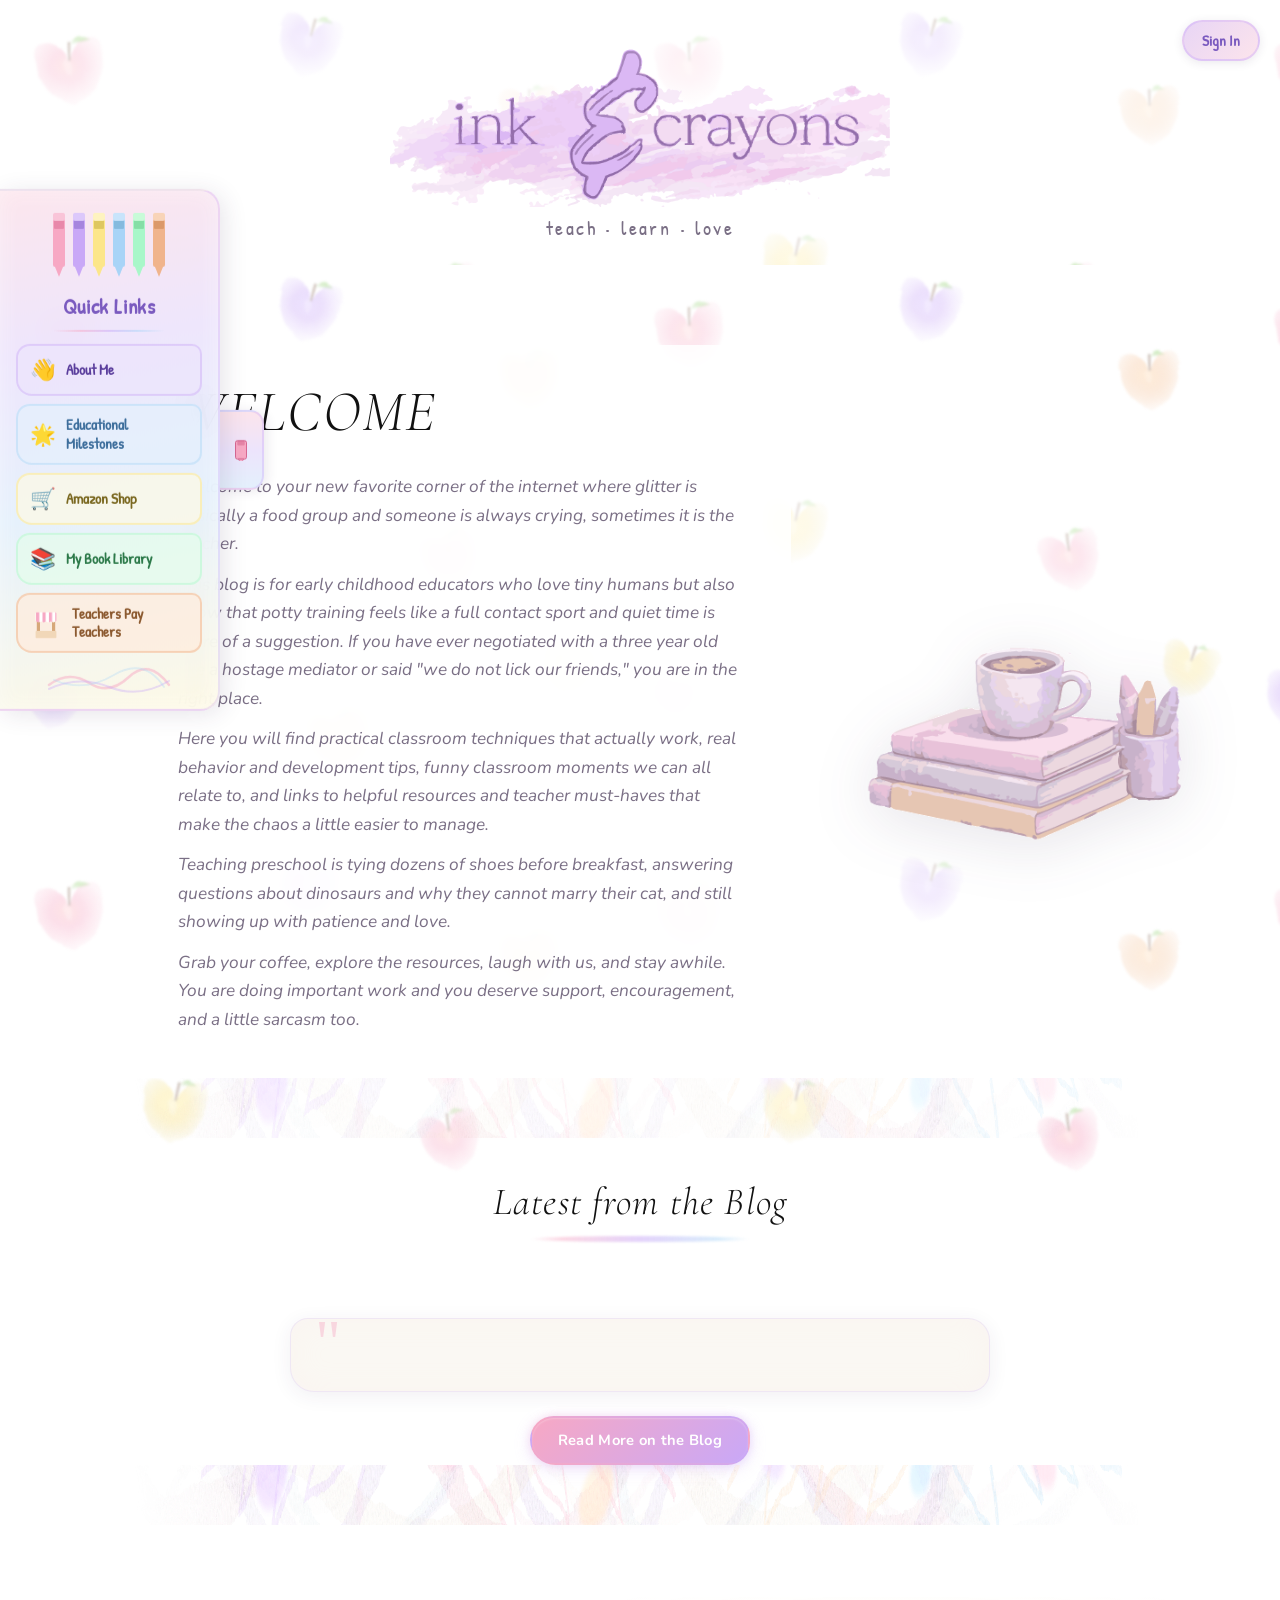
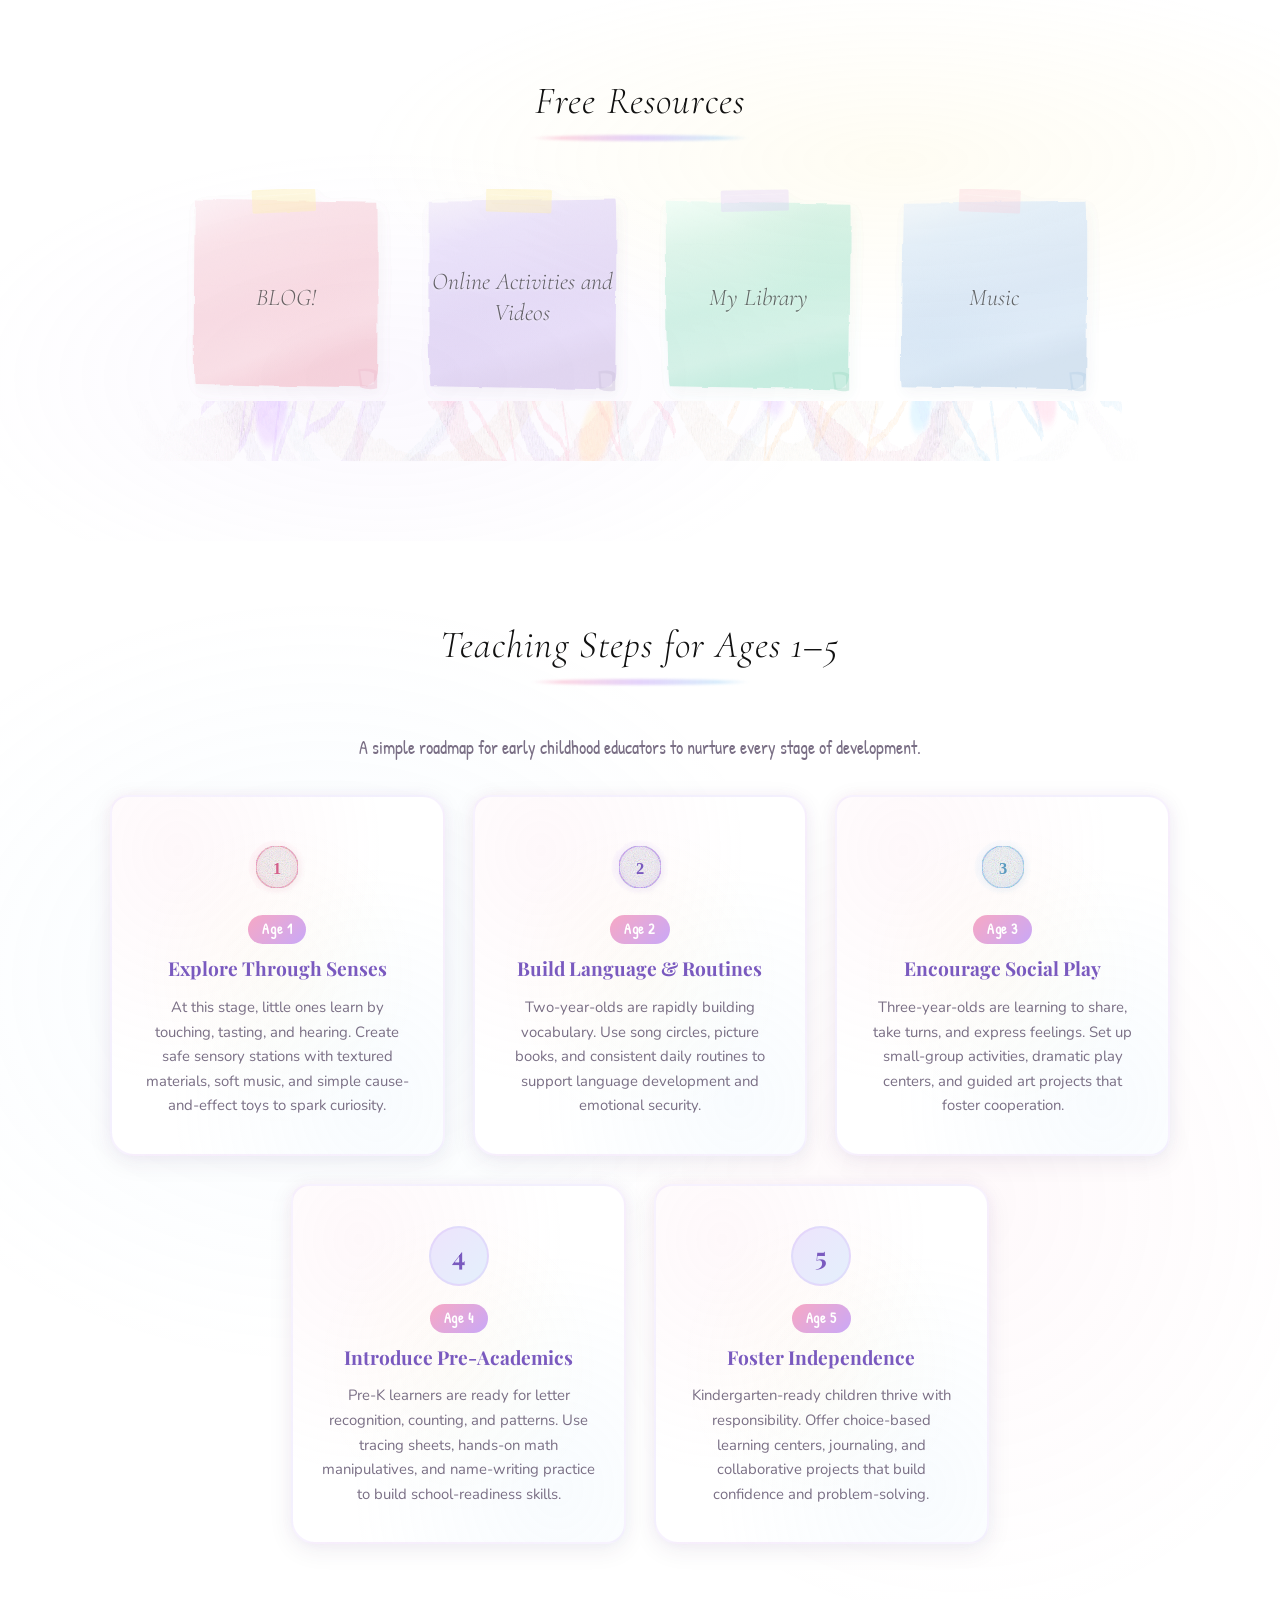
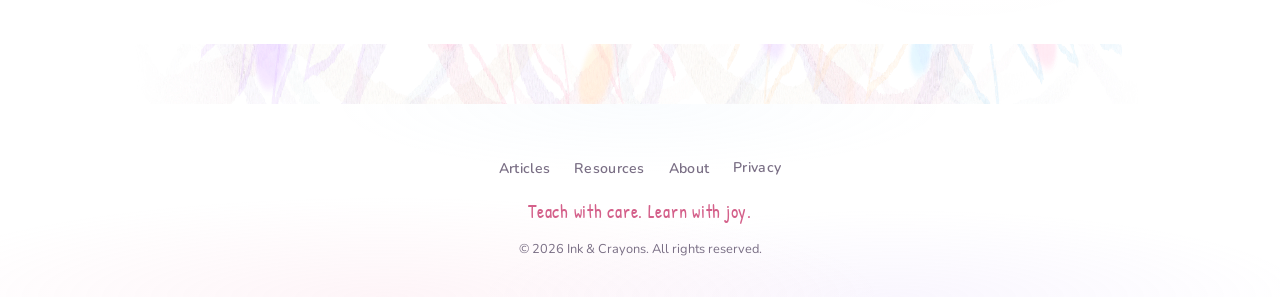
==== commit 9785d2aa: "style: make homepage section titles black to match welcome text" ====
--- a/index.html
+++ b/index.html
@@ -18,7 +18,7 @@
       href="https://fonts.googleapis.com/css2?family=Cormorant+Garamond:ital,wght@0,300;0,400;1,300;1,400&family=Dancing+Script:wght@400;600;700&family=Playfair+Display:ital,wght@0,400;0,700;1,400&family=Nunito:wght@400;600;700&family=Caveat:wght@400;600;700&family=Patrick+Hand&display=swap"
       rel="stylesheet"
     />
-    <link rel="stylesheet" href="style.css?v=97" />
+    <link rel="stylesheet" href="style.css?v=98" />
   </head>
   <body>
     <!-- Skip to content -->
--- a/style.css
+++ b/style.css
@@ -308,14 +308,14 @@
 .section-title {
   font-family: var(--font-script);
   font-size: clamp(1.6rem, 3.2vw, 2.4rem);
-  color: #f0a0b4;
+  color: #111;
   text-align: center;
   margin-bottom: 48px;
   line-height: 1.25;
   position: relative;
   display: inline-block;
   width: 100%;
-  font-weight: 700;
+  font-weight: 300;
   font-style: italic;
   letter-spacing: 0.03em;
 }
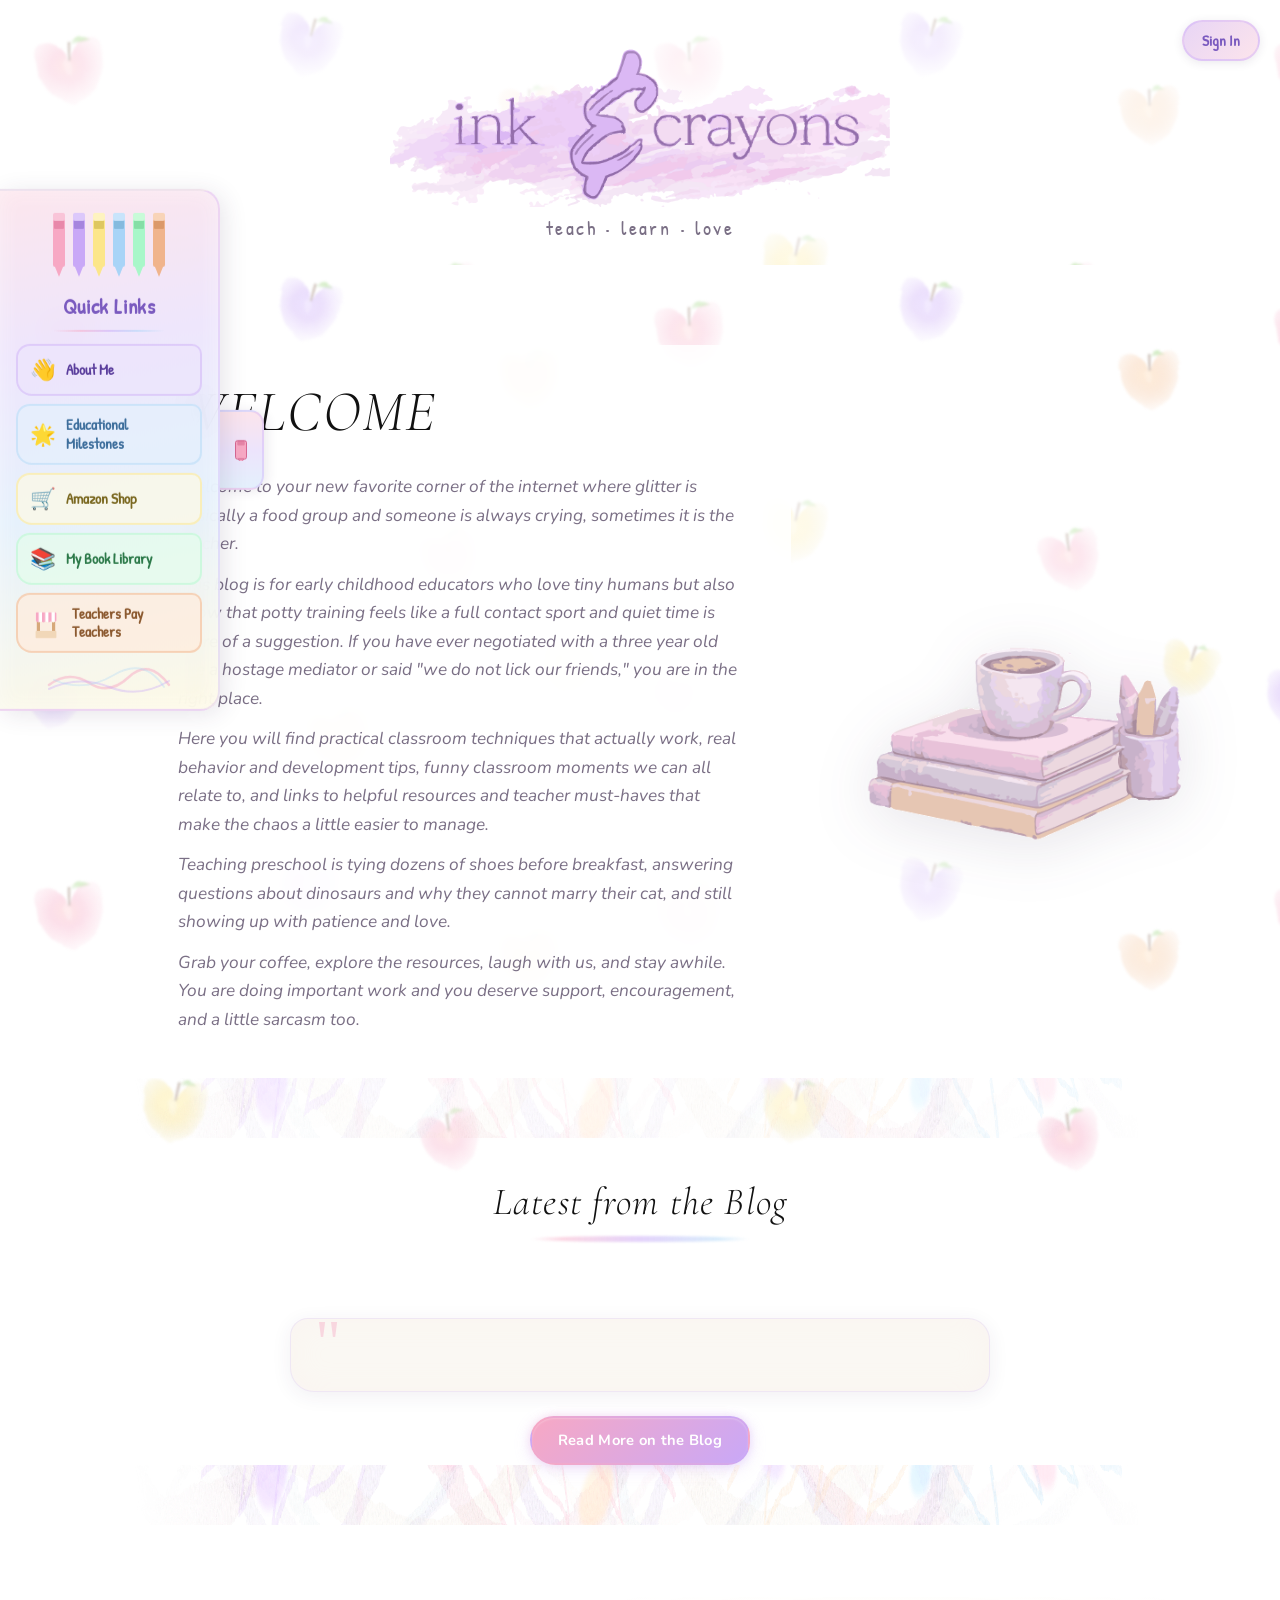
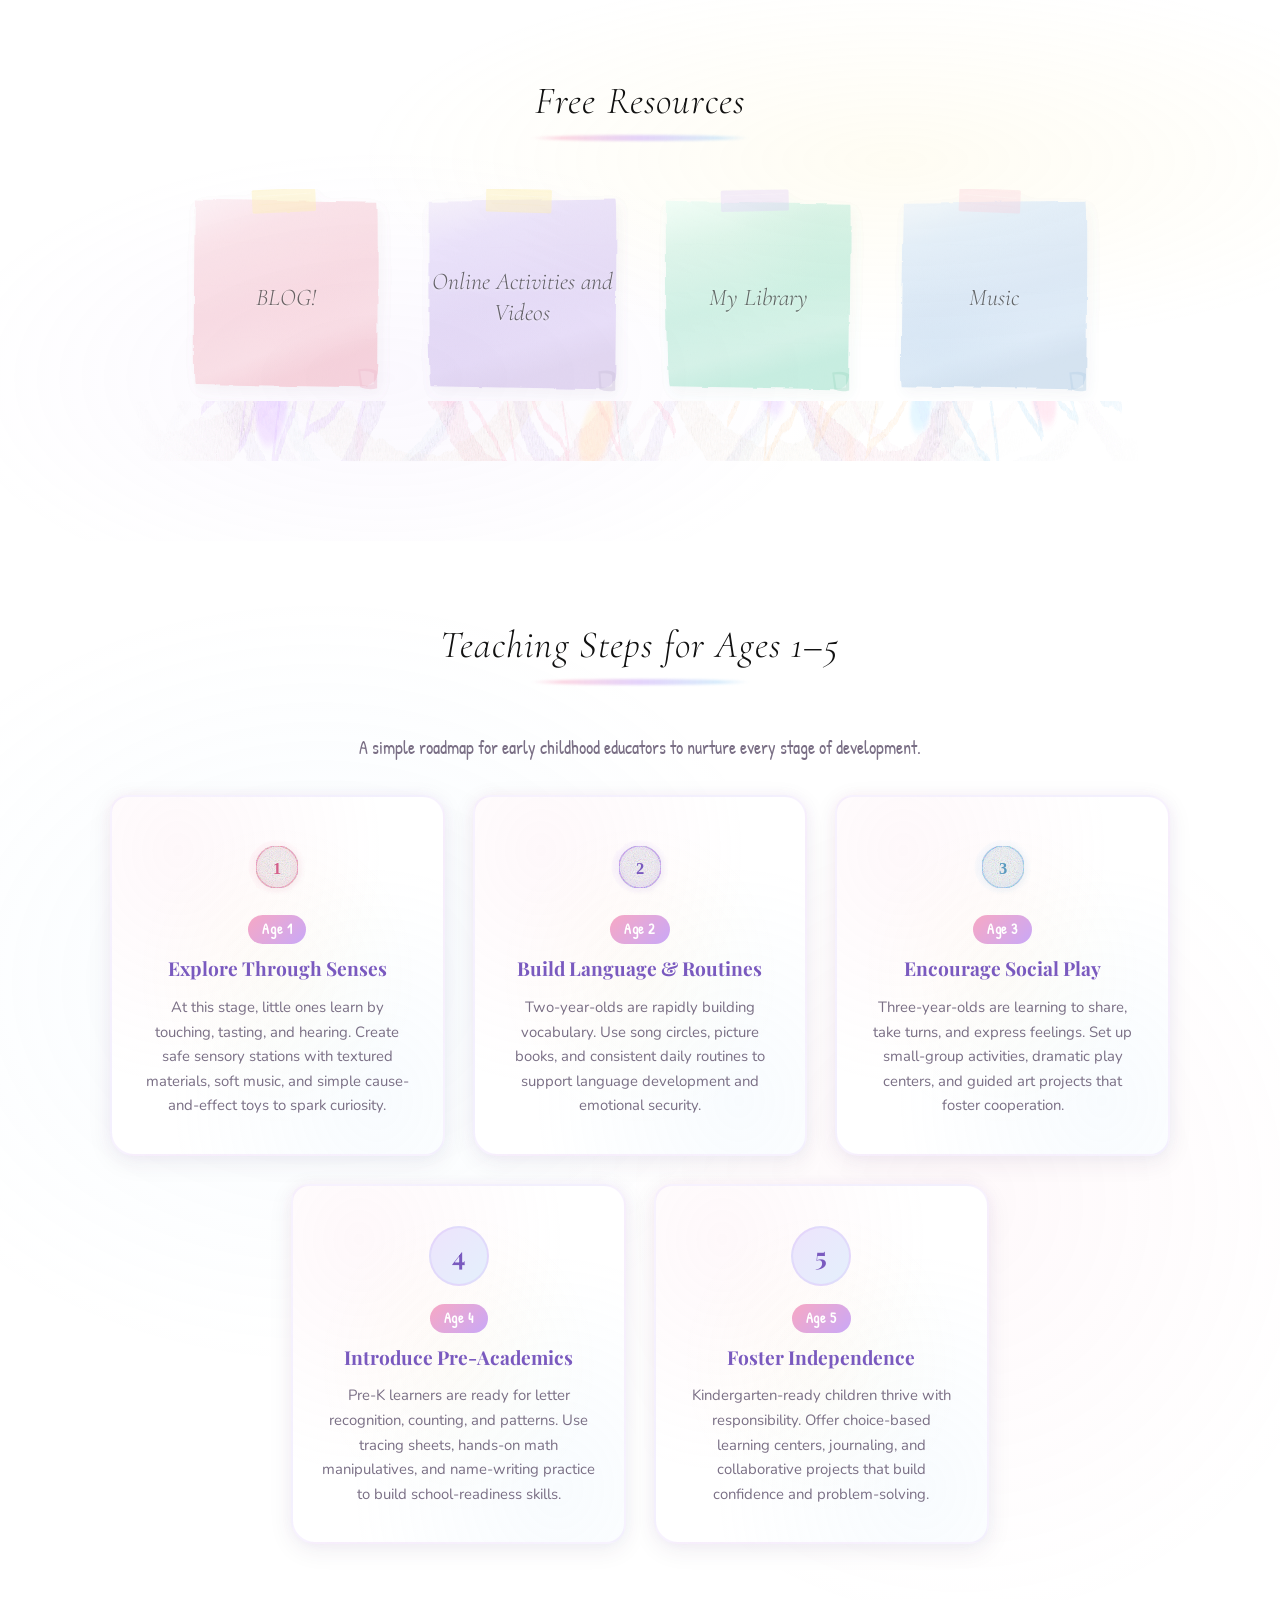
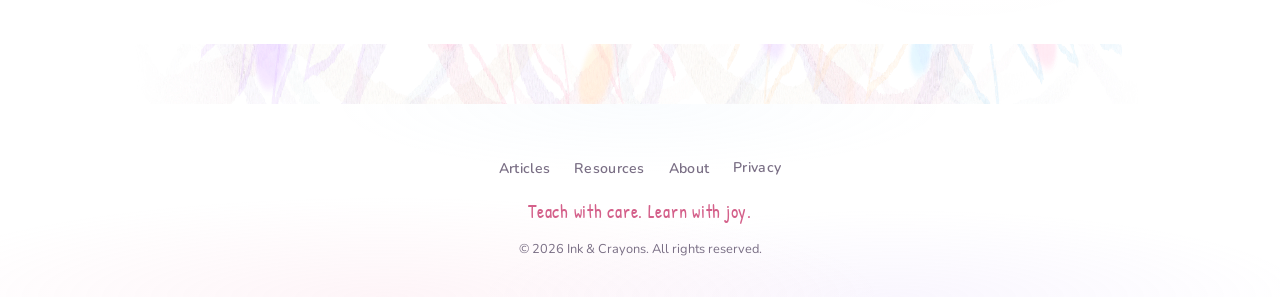
==== commit d1db25b9: "Bump stylesheet cache version to v=99 across all pages" ====
--- a/index.html
+++ b/index.html
@@ -18,7 +18,7 @@
       href="https://fonts.googleapis.com/css2?family=Cormorant+Garamond:ital,wght@0,300;0,400;1,300;1,400&family=Dancing+Script:wght@400;600;700&family=Playfair+Display:ital,wght@0,400;0,700;1,400&family=Nunito:wght@400;600;700&family=Caveat:wght@400;600;700&family=Patrick+Hand&display=swap"
       rel="stylesheet"
     />
-    <link rel="stylesheet" href="style.css?v=98" />
+    <link rel="stylesheet" href="style.css?v=99" />
   </head>
   <body>
     <!-- Skip to content -->
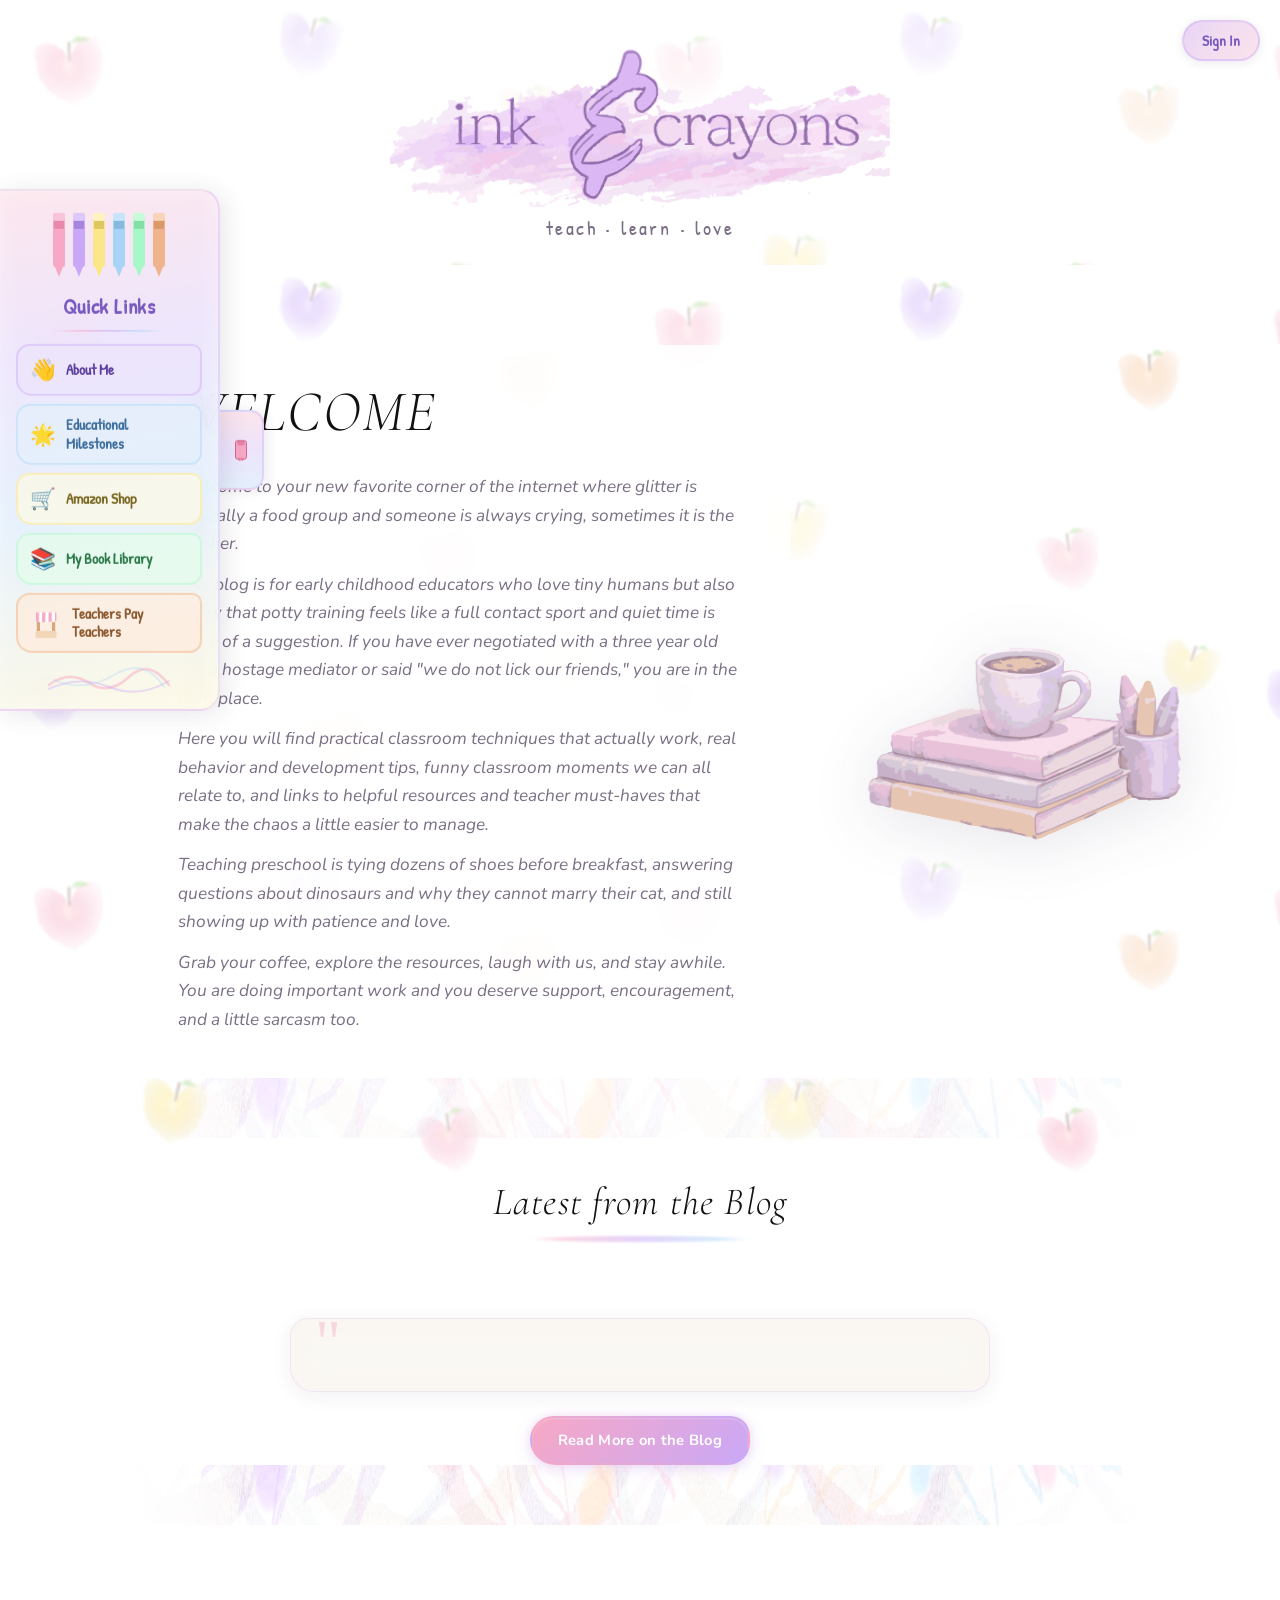
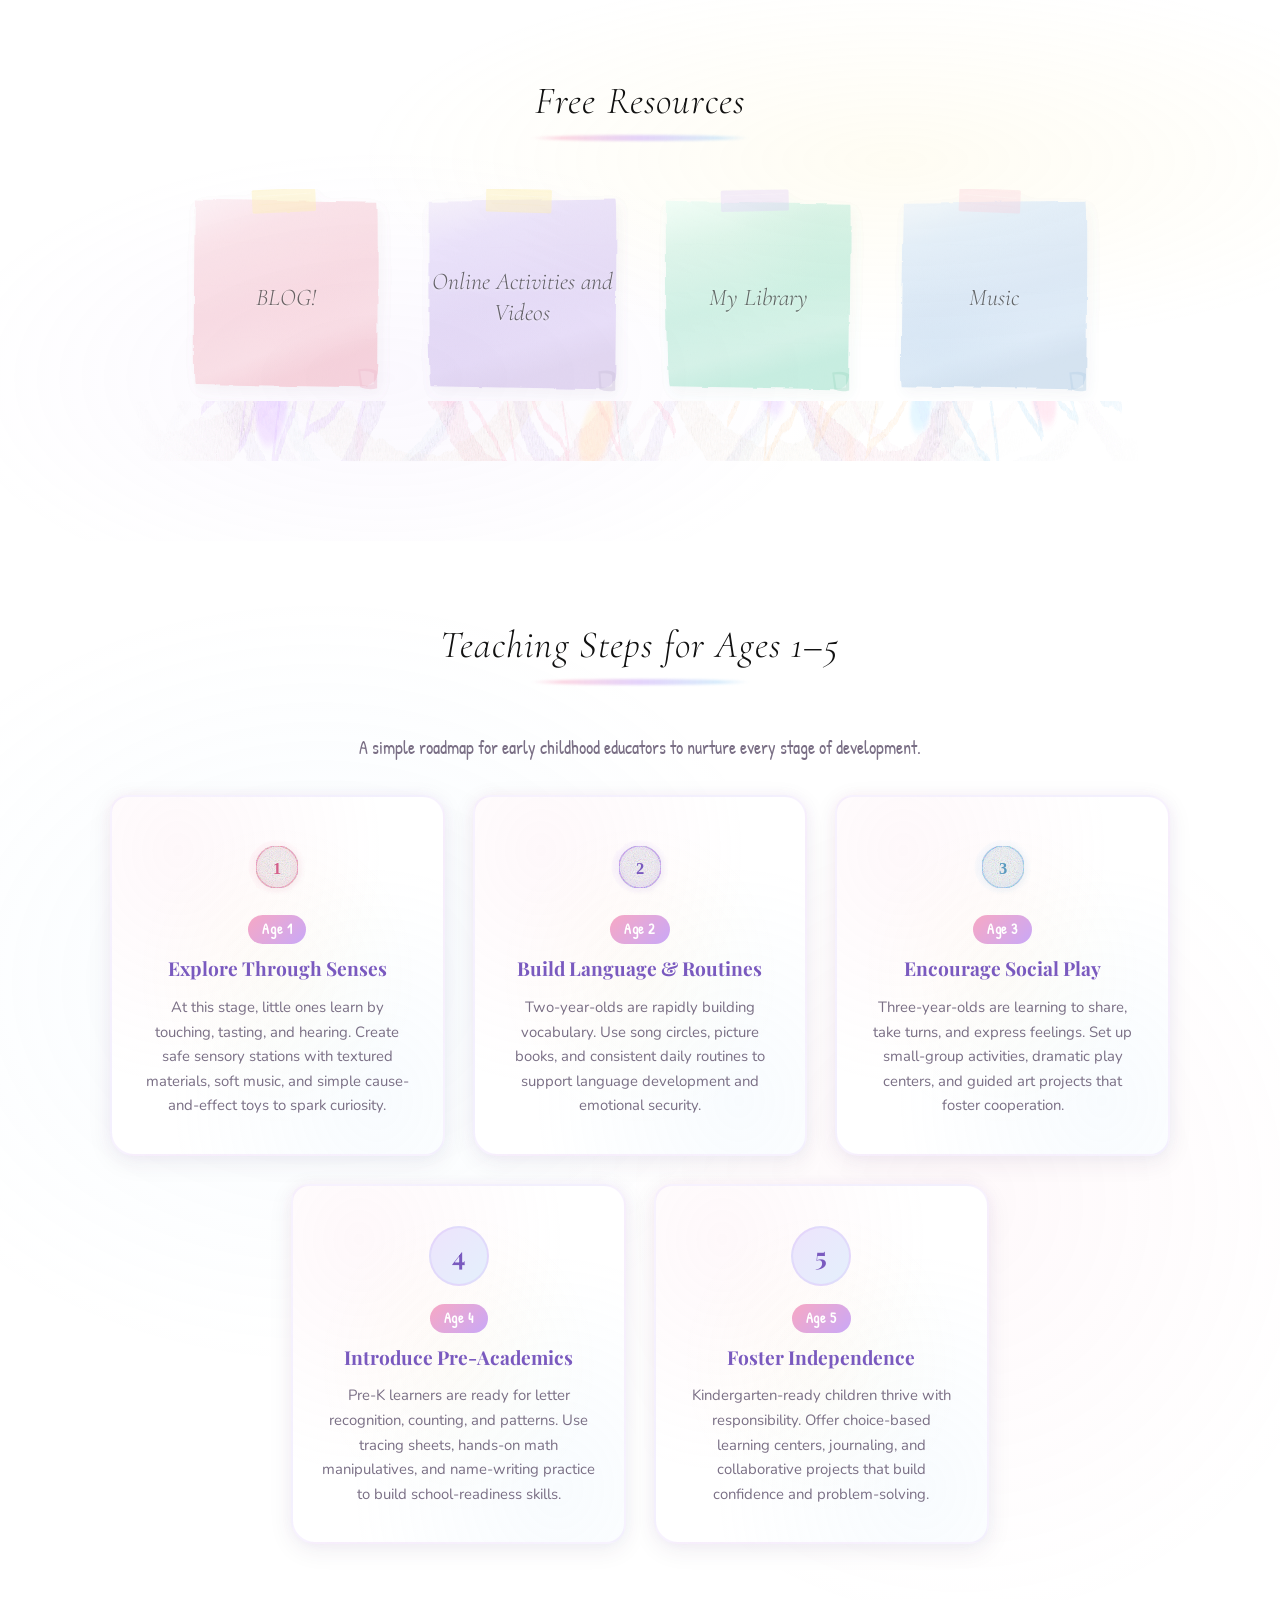
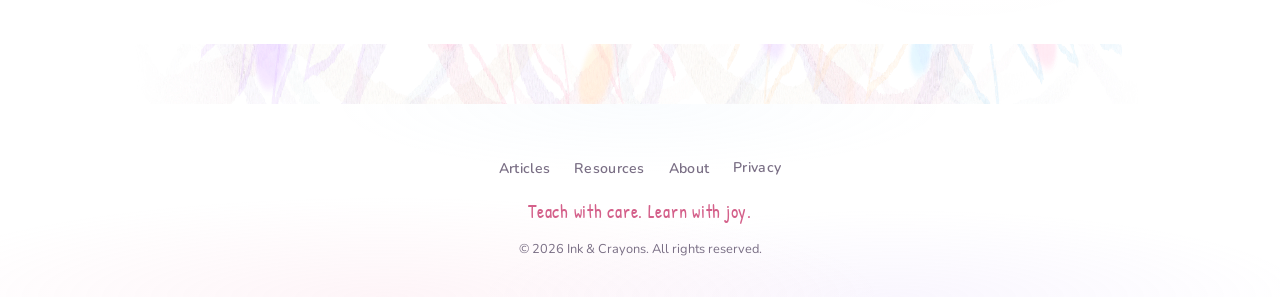
==== commit c47fde17: "Bump stylesheet cache version to v=100" ====
--- a/index.html
+++ b/index.html
@@ -18,7 +18,7 @@
       href="https://fonts.googleapis.com/css2?family=Cormorant+Garamond:ital,wght@0,300;0,400;1,300;1,400&family=Dancing+Script:wght@400;600;700&family=Playfair+Display:ital,wght@0,400;0,700;1,400&family=Nunito:wght@400;600;700&family=Caveat:wght@400;600;700&family=Patrick+Hand&display=swap"
       rel="stylesheet"
     />
-    <link rel="stylesheet" href="style.css?v=99" />
+    <link rel="stylesheet" href="style.css?v=100" />
   </head>
   <body>
     <!-- Skip to content -->
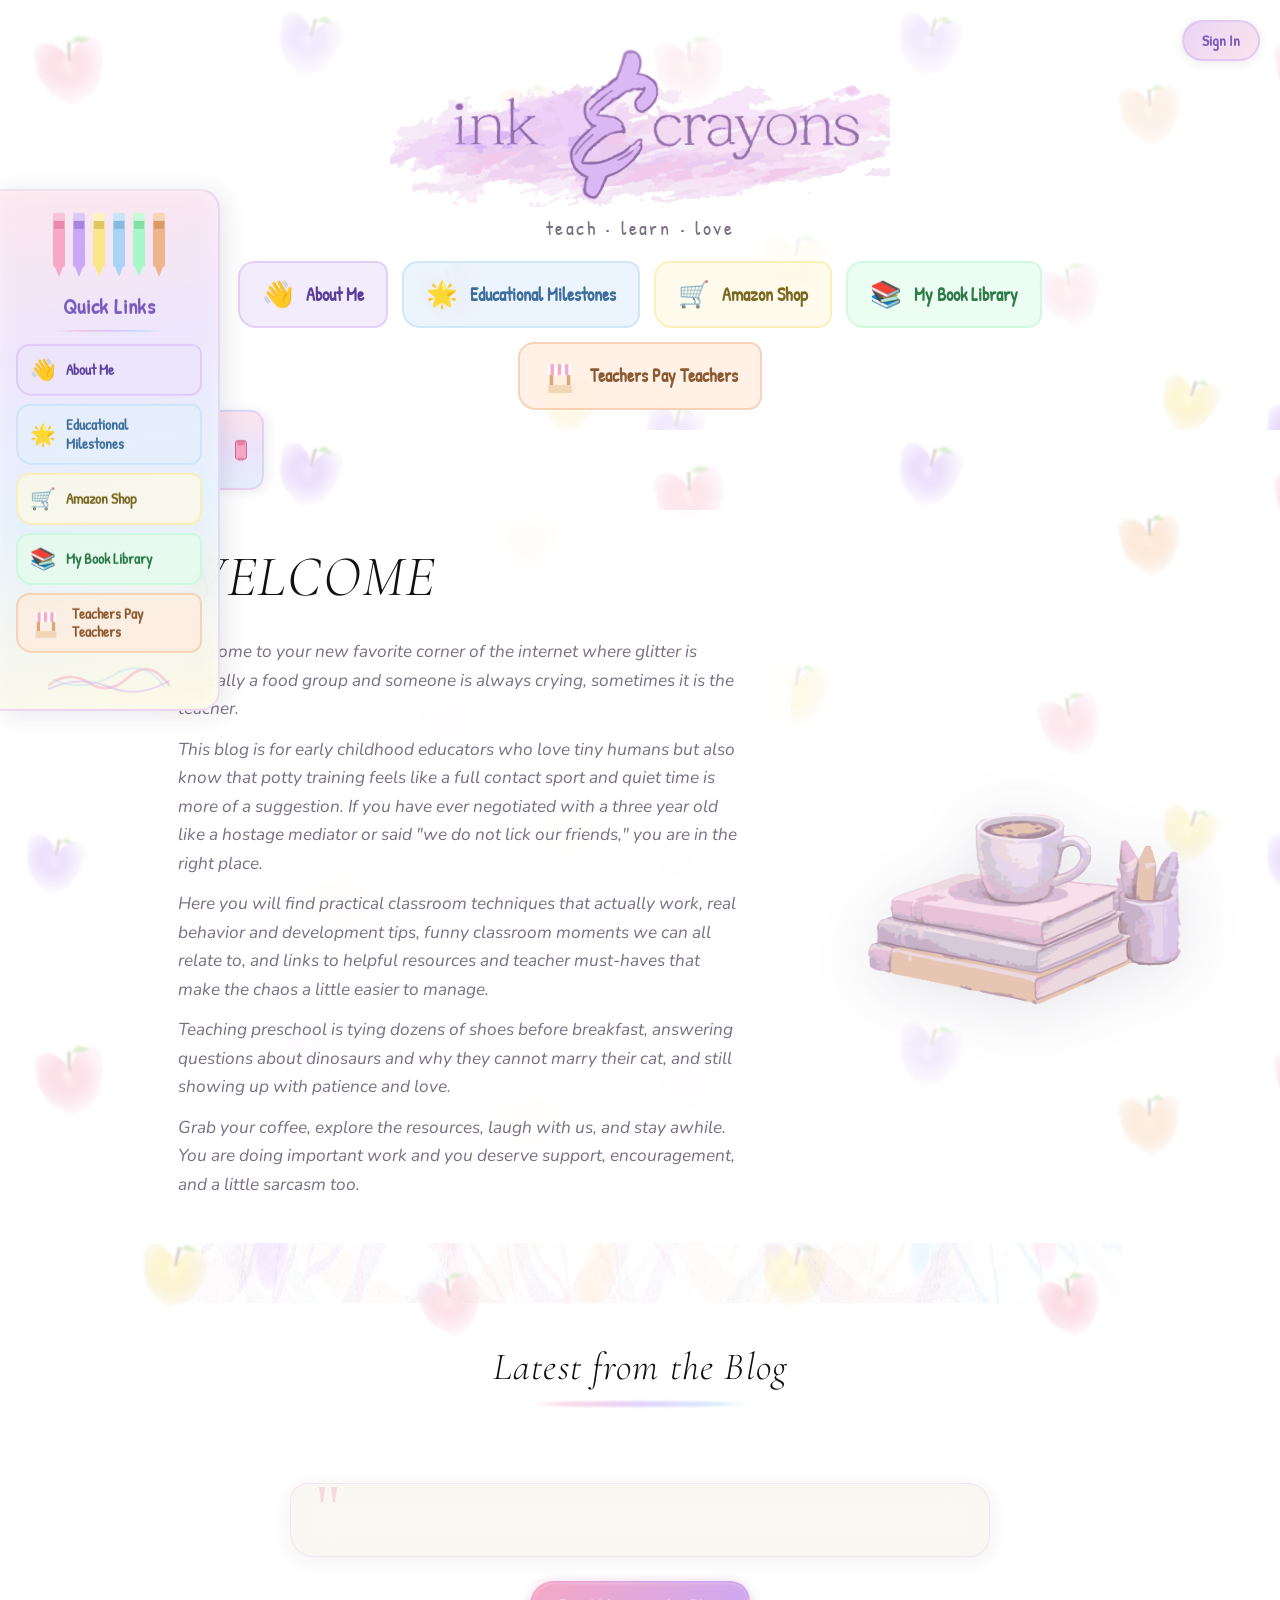
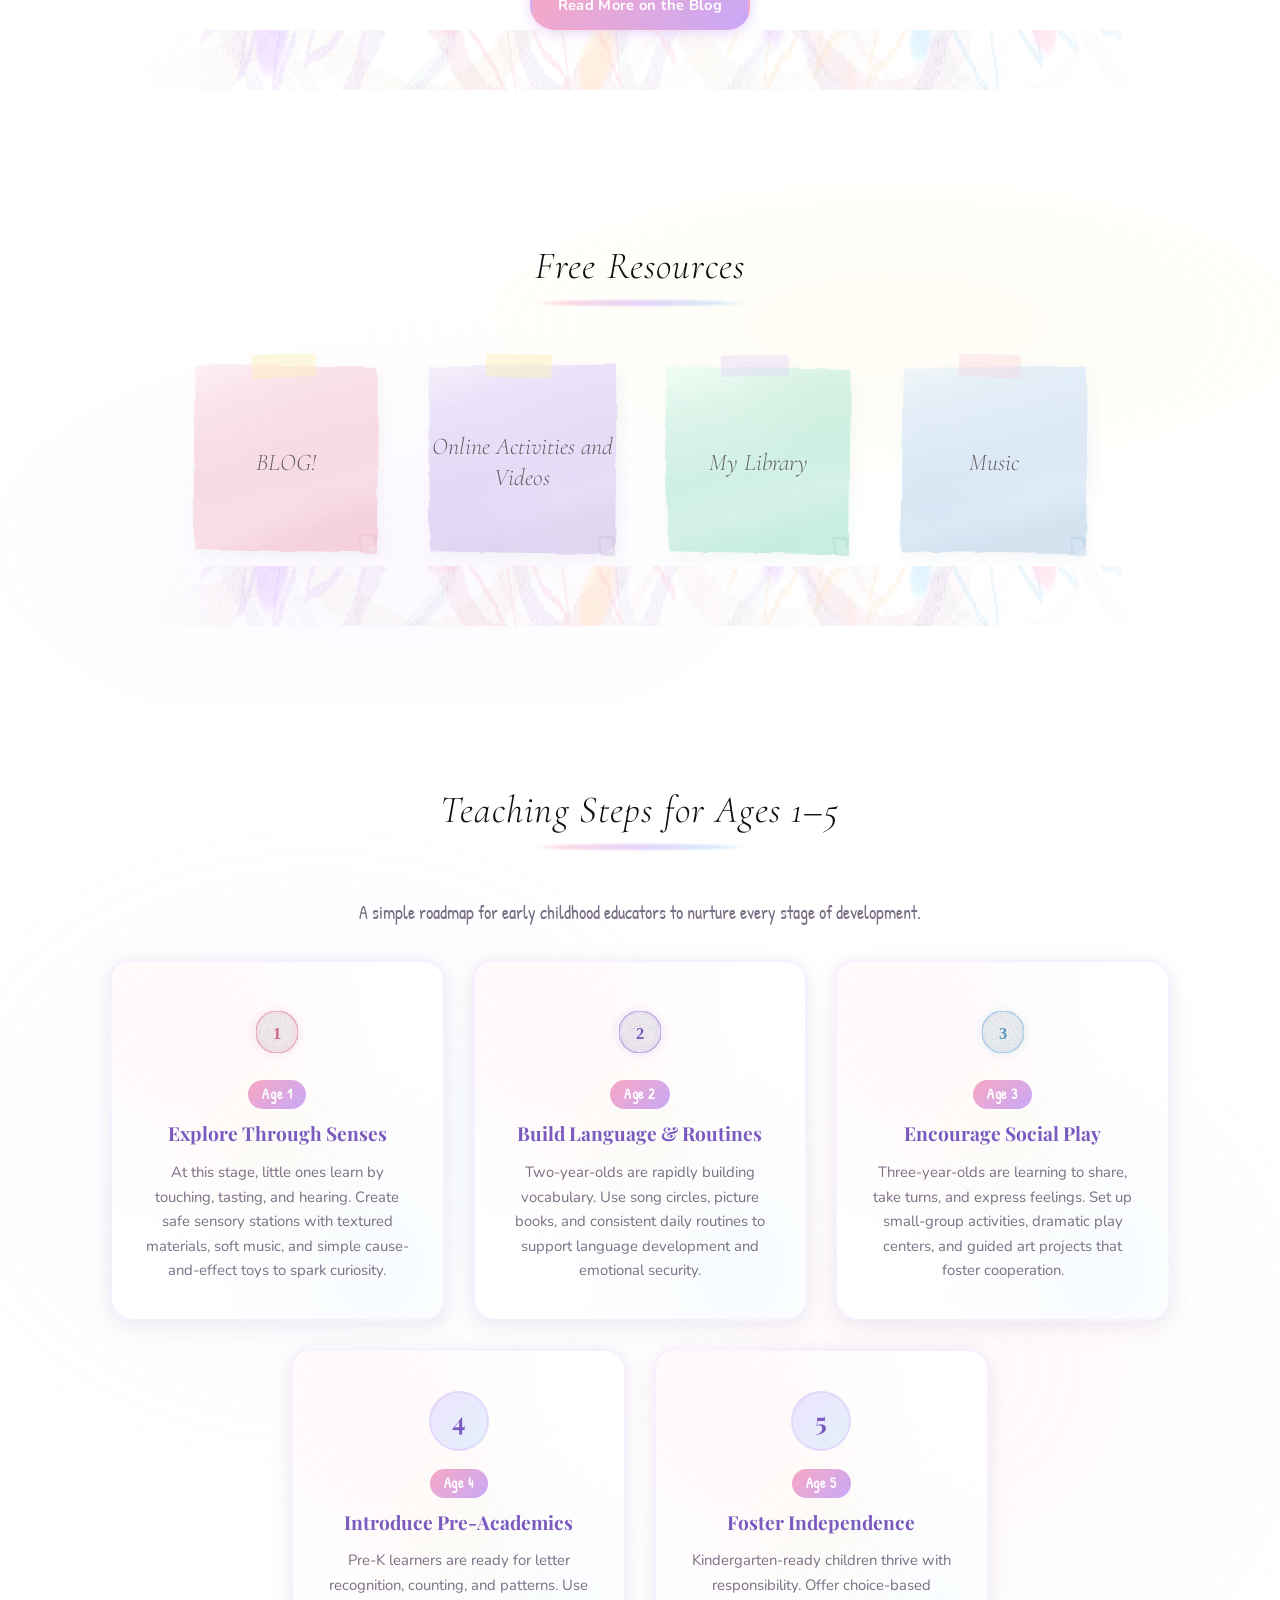
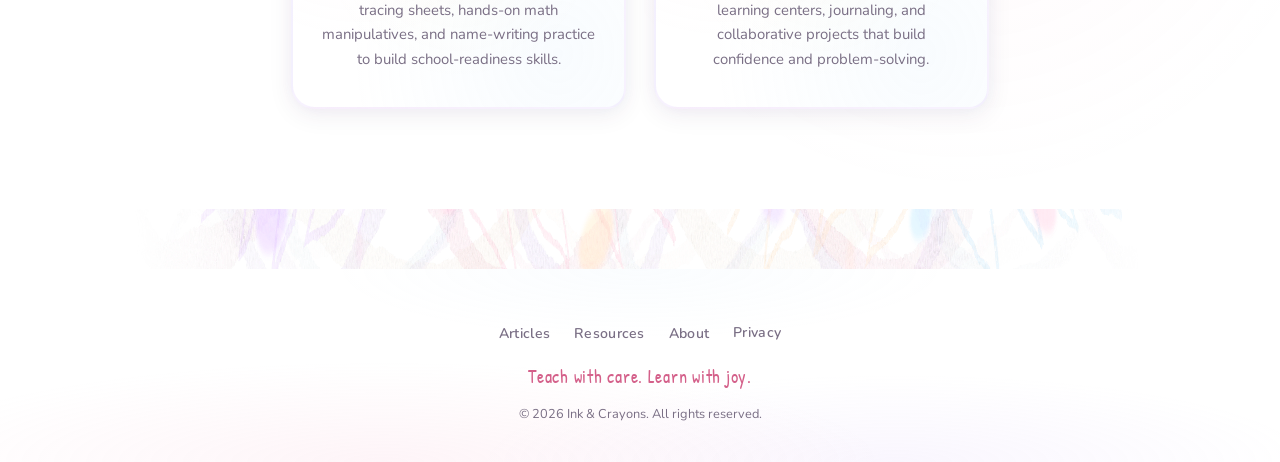
==== commit 7a798daf: "Add quick-link buttons in horizontal row below logo - Move sidebar buttons (About Me, Educational Mi" ====
--- a/index.html
+++ b/index.html
@@ -43,6 +43,45 @@
           </a>
           <p class="site-header__tagline">teach &bull; learn &bull; love</p>
         </div>
+
+        <!-- Quick-link buttons (below logo, horizontal row) -->
+        <nav class="header-quick-links" aria-label="Quick links">
+          <button class="header-quick-link header-quick-link--purple" id="headerAbout" type="button">
+            <span class="header-quick-link__icon">👋</span>
+            <span class="header-quick-link__text">About Me</span>
+          </button>
+          <button class="header-quick-link header-quick-link--blue" id="headerMilestones" type="button">
+            <span class="header-quick-link__icon">🌟</span>
+            <span class="header-quick-link__text">Educational Milestones</span>
+          </button>
+          <button class="header-quick-link header-quick-link--yellow" id="headerAmazon" type="button">
+            <span class="header-quick-link__icon">🛒</span>
+            <span class="header-quick-link__text">Amazon Shop</span>
+          </button>
+          <button class="header-quick-link header-quick-link--mint" id="headerLibrary" type="button">
+            <span class="header-quick-link__icon">📚</span>
+            <span class="header-quick-link__text">My Book Library</span>
+          </button>
+          <button class="header-quick-link header-quick-link--peach" id="headerTPT" type="button">
+            <span class="header-quick-link__icon header-quick-link__icon--market">
+              <svg width="28" height="28" viewBox="0 0 64 80" fill="none" xmlns="http://www.w3.org/2000/svg">
+                <defs>
+                  <pattern id="awnStripHdr" patternUnits="userSpaceOnUse" width="16" height="16">
+                    <rect width="16" height="16" fill="#fff"/>
+                    <rect width="8" height="16" fill="#f7a8c4"/>
+                    <animateTransform attributeName="patternTransform" type="translate" from="0 0" to="16 0" dur="3s" repeatCount="indefinite"/>
+                  </pattern>
+                </defs>
+                <rect x="9" y="32" width="8" height="42" rx="1" fill="#d6a87a"/>
+                <rect x="47" y="32" width="8" height="42" rx="1" fill="#d6a87a"/>
+                <rect x="6" y="60" width="52" height="18" rx="2" fill="#f1d7b8"/>
+                <rect x="6" y="14" width="52" height="22" rx="3" fill="url(#awnStripHdr)"/>
+                <path d="M8 33 a6 6 0 0 0 12 0 a6 6 0 0 0 12 0 a6 6 0 0 0 12 0 a6 6 0 0 0 12 0" fill="url(#awnStripHdr)"/>
+              </svg>
+            </span>
+            <span class="header-quick-link__text">Teachers Pay Teachers</span>
+          </button>
+        </nav>
 
         <!-- Marketplace control: hidden from header, triggered via sidebar -->
         <div id="marketControl" class="market-control" aria-hidden="false" hidden>
@@ -610,6 +649,27 @@
             window.location.href = './bookshelf.html';
           });
         }
+
+        // Wire header quick-link buttons (same actions as sidebar)
+        var hdrMap = {
+          headerAbout:      'navAbout',
+          headerMilestones: 'navMilestones',
+          headerAmazon:     'navLessons',
+          headerTPT:        'navLessons'
+        };
+        Object.entries(hdrMap).forEach(function([hdrId, targetId]){
+          var hdrBtn = document.getElementById(hdrId);
+          var target = document.getElementById(targetId);
+          if(hdrBtn && target){
+            hdrBtn.addEventListener('click', function(){ target.click(); });
+          }
+        });
+        var hdrLibBtn = document.getElementById('headerLibrary');
+        if(hdrLibBtn){
+          hdrLibBtn.addEventListener('click', function(){
+            window.location.href = './bookshelf.html';
+          });
+        }
       })();
     </script>
 
--- a/style.css
+++ b/style.css
@@ -469,6 +469,126 @@
   display: none; /* replaced by .site-header__actions */
 }
 
+/* ---- Header Quick-Link Buttons (horizontal row below logo) ---- */
+.header-quick-links {
+  display: flex;
+  flex-wrap: wrap;
+  justify-content: center;
+  gap: 14px;
+  width: 100%;
+  max-width: 900px;
+  margin-top: 4px;
+}
+
+.header-quick-link {
+  display: flex;
+  align-items: center;
+  gap: 12px;
+  padding: 14px 22px;
+  border: 2px solid transparent;
+  border-radius: 16px 12px 14px 18px;
+  background: rgba(255,255,255,0.6);
+  cursor: pointer;
+  transition: all 0.25s ease;
+  text-align: left;
+  position: relative;
+  overflow: hidden;
+}
+.header-quick-link::before {
+  content: '';
+  position: absolute;
+  inset: 0;
+  border-radius: inherit;
+  opacity: 0;
+  transition: opacity 0.25s;
+}
+.header-quick-link:hover::before { opacity: 1; }
+.header-quick-link:hover {
+  transform: translateY(-3px) rotate(0.5deg);
+  box-shadow: 0 6px 20px rgba(60,40,80,0.14);
+}
+.header-quick-link:active {
+  transform: translateY(-1px);
+  box-shadow: 0 3px 10px rgba(60,40,80,0.10);
+}
+
+.header-quick-link__icon {
+  font-size: 1.6rem;
+  flex-shrink: 0;
+  position: relative;
+  z-index: 1;
+}
+.header-quick-link__icon--market {
+  display: flex;
+  align-items: center;
+  justify-content: center;
+}
+.header-quick-link__icon--market svg {
+  width: 36px;
+  height: 36px;
+}
+
+.header-quick-link__text {
+  font-family: var(--font-hand);
+  font-size: 1.15rem;
+  font-weight: 600;
+  color: var(--text);
+  line-height: 1.2;
+  position: relative;
+  z-index: 1;
+}
+
+/* Color variants */
+.header-quick-link--purple {
+  border-color: rgba(201,168,247,0.4);
+  background: rgba(237,228,252,0.7);
+}
+.header-quick-link--purple::before {
+  background: linear-gradient(135deg, rgba(201,168,247,0.2), rgba(237,228,252,0.4));
+}
+.header-quick-link--purple:hover { border-color: var(--purple); }
+.header-quick-link--purple .header-quick-link__text { color: #5a3d9c; }
+
+.header-quick-link--blue {
+  border-color: rgba(168,212,247,0.4);
+  background: rgba(228,240,252,0.7);
+}
+.header-quick-link--blue::before {
+  background: linear-gradient(135deg, rgba(168,212,247,0.2), rgba(228,240,252,0.4));
+}
+.header-quick-link--blue:hover { border-color: var(--blue); }
+.header-quick-link--blue .header-quick-link__text { color: #3d6e9c; }
+
+.header-quick-link--yellow {
+  border-color: rgba(252,230,138,0.5);
+  background: rgba(254,249,228,0.7);
+}
+.header-quick-link--yellow::before {
+  background: linear-gradient(135deg, rgba(252,230,138,0.2), rgba(254,249,228,0.4));
+}
+.header-quick-link--yellow:hover { border-color: var(--yellow); }
+.header-quick-link--yellow .header-quick-link__text { color: #7a6820; }
+
+.header-quick-link--mint {
+  border-color: rgba(168,247,201,0.4);
+  background: rgba(228,252,236,0.7);
+}
+.header-quick-link--mint::before {
+  background: linear-gradient(135deg, rgba(168,247,201,0.2), rgba(228,252,236,0.4));
+}
+.header-quick-link--mint:hover { border-color: #a8f7c9; }
+.header-quick-link--mint .header-quick-link__text { color: #2d7a4a; }
+
+.header-quick-link--peach {
+  border-color: rgba(240,180,140,0.5);
+  background: rgba(255,235,220,0.7);
+}
+.header-quick-link--peach::before {
+  background: linear-gradient(135deg, rgba(240,180,140,0.2), rgba(255,235,220,0.4));
+}
+.header-quick-link--peach:hover { border-color: #f0b48c; }
+.header-quick-link--peach .header-quick-link__text { color: #8c5a30; }
+
 .site-header__status {
   font-weight: 600;
   font-size: 0.85rem;
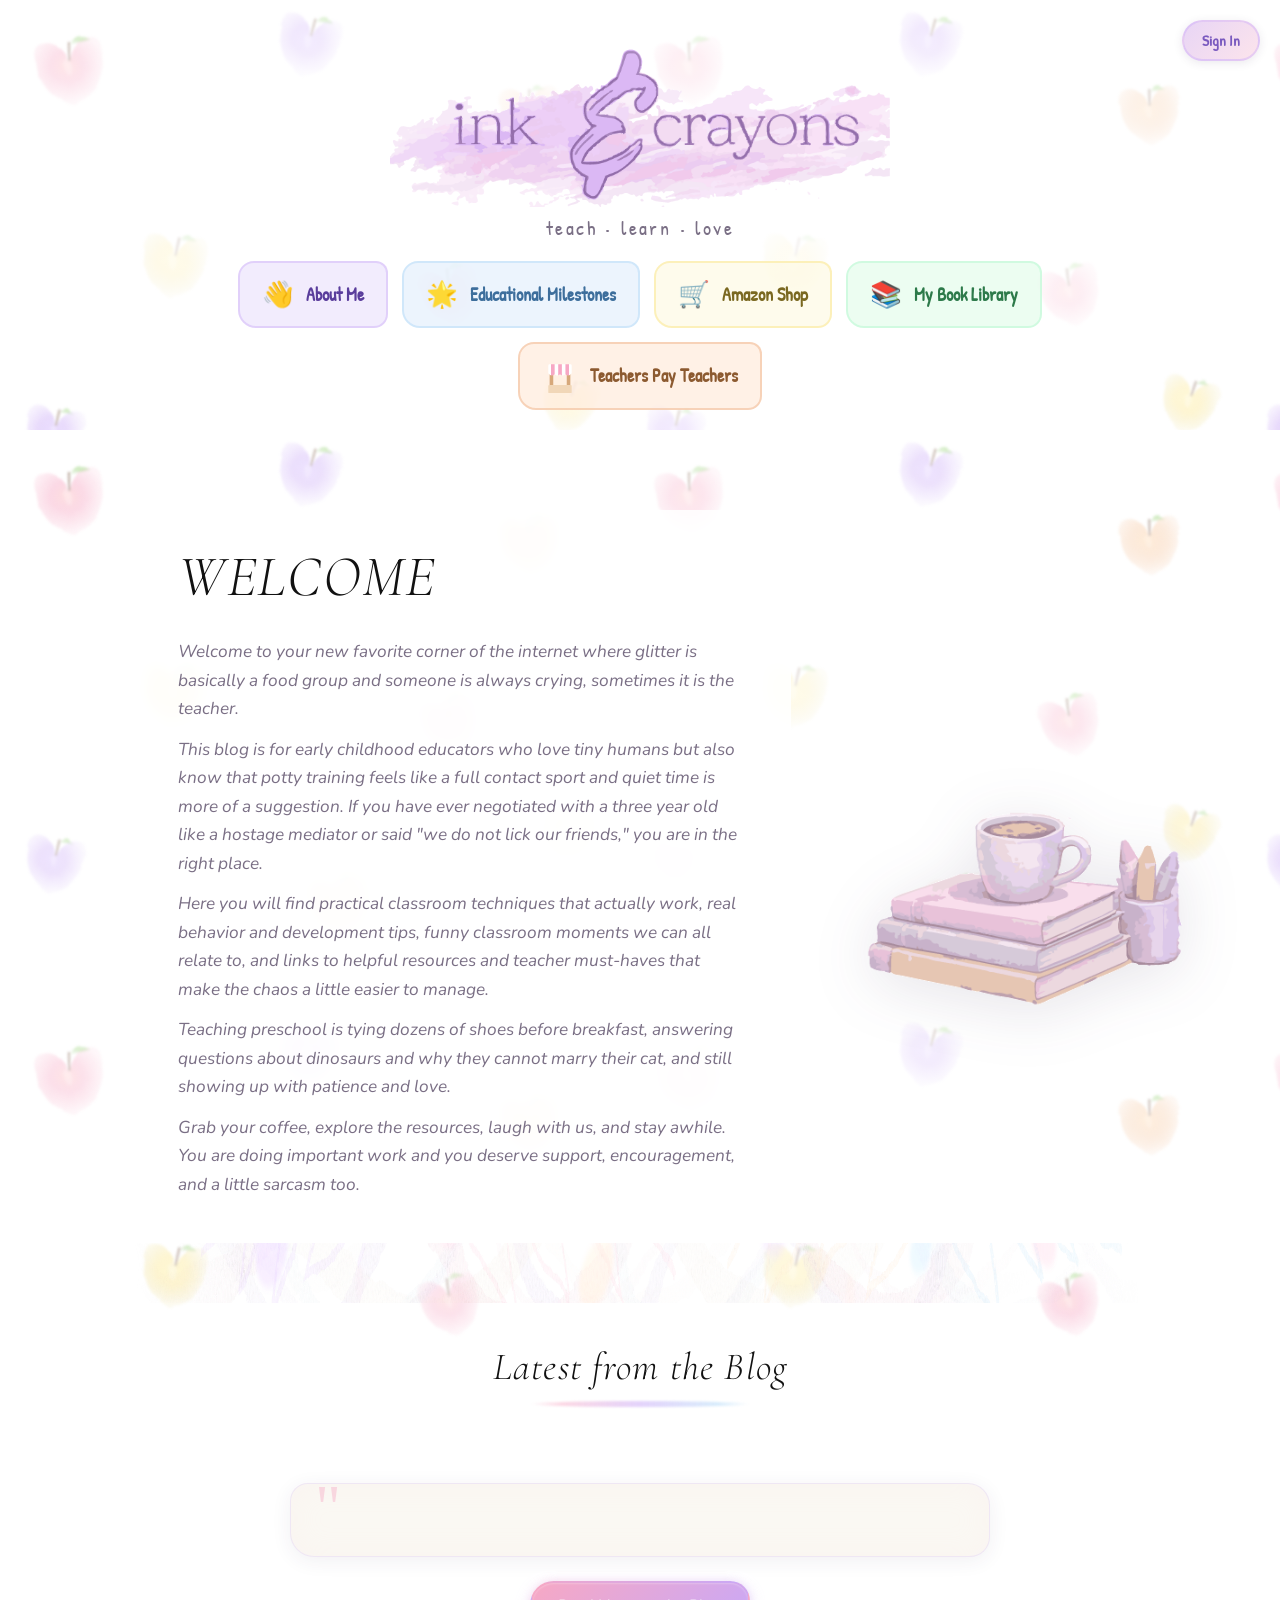
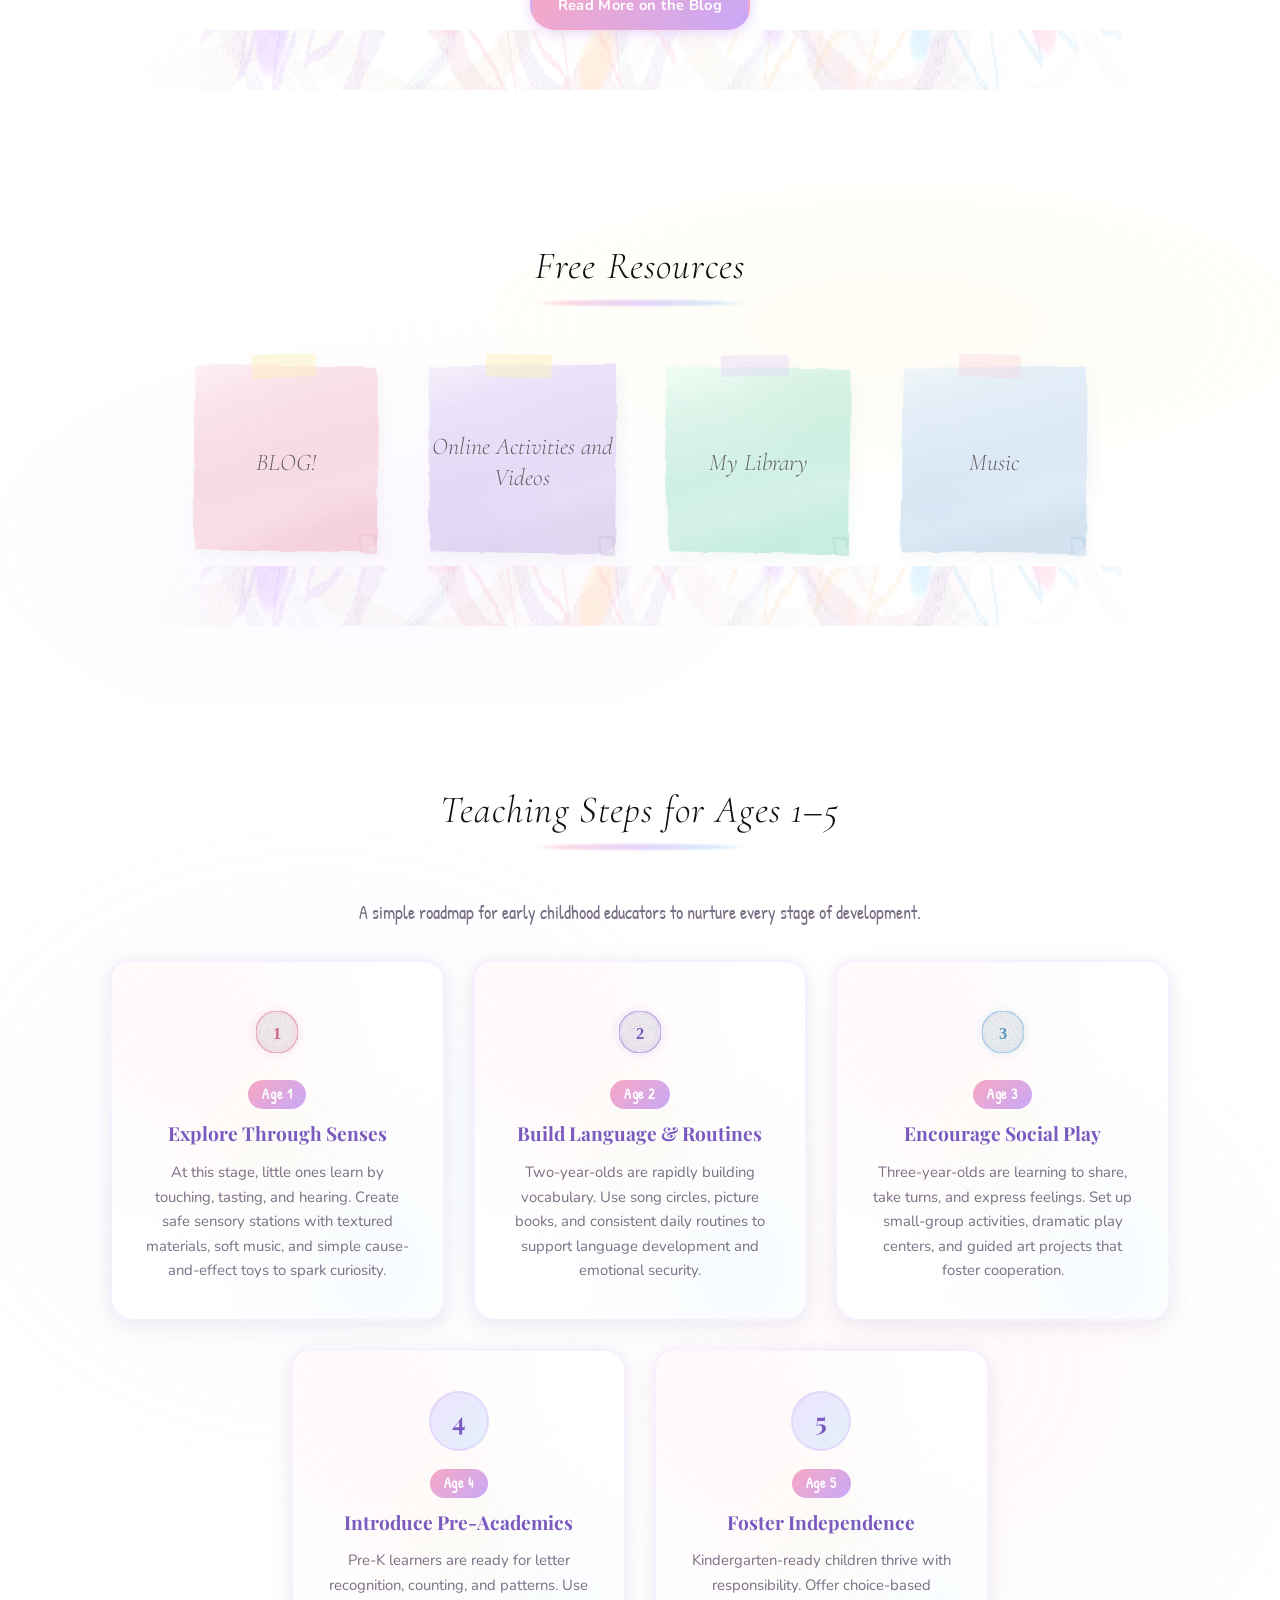
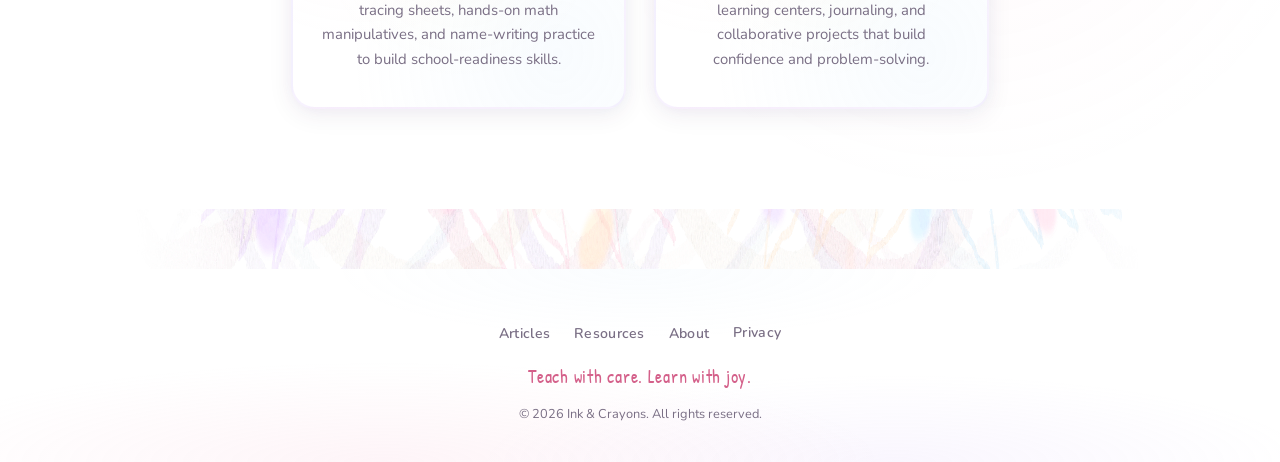
==== commit e025504b: "Remove collapsible pastel sidebar - buttons now in header row" ====
--- a/index.html
+++ b/index.html
@@ -534,123 +534,9 @@
       </div>
     </section>
 
-    <!-- ===== PASTEL SIDEBAR ===== -->
-    <aside id="pastelSidebar" class="pastel-sidebar" aria-label="Quick links">
-      <!-- Toggle tab -->
-      <button id="sidebarToggle" class="pastel-sidebar__toggle" type="button" aria-label="Toggle sidebar" title="Toggle sidebar">
-        <!-- Crayon icon on the tab -->
-        <svg width="22" height="22" viewBox="0 0 24 24" fill="none" xmlns="http://www.w3.org/2000/svg">
-          <rect x="6" y="2" width="12" height="20" rx="2" fill="#f7a8c4" stroke="#d4608a" stroke-width="1"/>
-          <rect x="8" y="2" width="8" height="5" rx="1" fill="#d4608a" opacity="0.5"/>
-          <polygon points="9,22 15,22 12,26" fill="#f7a8c4" stroke="#d4608a" stroke-width="0.8"/>
-        </svg>
-      </button>
-
-      <div class="pastel-sidebar__inner">
-        <!-- Decorative crayons at top -->
-        <div class="pastel-sidebar__crayons" aria-hidden="true">
-          <svg class="crayon crayon--pink" width="16" height="70" viewBox="0 0 16 70"><rect x="2" y="10" width="12" height="48" rx="2" fill="#f7a8c4"/><rect x="3" y="10" width="10" height="10" rx="1" fill="#d4608a" opacity="0.45"/><polygon points="4,58 12,58 8,68" fill="#f7a8c4"/><rect x="2" y="4" width="12" height="8" rx="2" fill="#f9c4d8"/></svg>
-          <svg class="crayon crayon--purple" width="16" height="70" viewBox="0 0 16 70"><rect x="2" y="10" width="12" height="48" rx="2" fill="#c9a8f7"/><rect x="3" y="10" width="10" height="10" rx="1" fill="#7a5abf" opacity="0.45"/><polygon points="4,58 12,58 8,68" fill="#c9a8f7"/><rect x="2" y="4" width="12" height="8" rx="2" fill="#dcc8fb"/></svg>
-          <svg class="crayon crayon--yellow" width="16" height="70" viewBox="0 0 16 70"><rect x="2" y="10" width="12" height="48" rx="2" fill="#fce68a"/><rect x="3" y="10" width="10" height="10" rx="1" fill="#b8a030" opacity="0.45"/><polygon points="4,58 12,58 8,68" fill="#fce68a"/><rect x="2" y="4" width="12" height="8" rx="2" fill="#fef3c0"/></svg>
-          <svg class="crayon crayon--blue" width="16" height="70" viewBox="0 0 16 70"><rect x="2" y="10" width="12" height="48" rx="2" fill="#a8d4f7"/><rect x="3" y="10" width="10" height="10" rx="1" fill="#5a9abf" opacity="0.45"/><polygon points="4,58 12,58 8,68" fill="#a8d4f7"/><rect x="2" y="4" width="12" height="8" rx="2" fill="#c8e4fb"/></svg>
-          <svg class="crayon crayon--mint" width="16" height="70" viewBox="0 0 16 70"><rect x="2" y="10" width="12" height="48" rx="2" fill="#a8f7c9"/><rect x="3" y="10" width="10" height="10" rx="1" fill="#5abf7a" opacity="0.45"/><polygon points="4,58 12,58 8,68" fill="#a8f7c9"/><rect x="2" y="4" width="12" height="8" rx="2" fill="#c8fbd8"/></svg>
-          <svg class="crayon crayon--peach" width="16" height="70" viewBox="0 0 16 70"><rect x="2" y="10" width="12" height="48" rx="2" fill="#f0b48c"/><rect x="3" y="10" width="10" height="10" rx="1" fill="#c07840" opacity="0.45"/><polygon points="4,58 12,58 8,68" fill="#f0b48c"/><rect x="2" y="4" width="12" height="8" rx="2" fill="#f8d4b8"/></svg>
-        </div>
-
-        <h3 class="pastel-sidebar__title">Quick Links</h3>
-
-        <!-- Sidebar nav buttons -->
-        <nav class="pastel-sidebar__nav">
-          <button class="pastel-sidebar__btn pastel-sidebar__btn--purple" id="sidebarAbout" type="button">
-            <span class="pastel-sidebar__btn-icon">👋</span>
-            <span class="pastel-sidebar__btn-text">About Me</span>
-          </button>
-
-          <button class="pastel-sidebar__btn pastel-sidebar__btn--blue" id="sidebarMilestones" type="button">
-            <span class="pastel-sidebar__btn-icon">🌟</span>
-            <span class="pastel-sidebar__btn-text">Educational Milestones</span>
-          </button>
-
-          <button class="pastel-sidebar__btn pastel-sidebar__btn--yellow" id="sidebarAmazon" type="button">
-            <span class="pastel-sidebar__btn-icon">🛒</span>
-            <span class="pastel-sidebar__btn-text">Amazon Shop</span>
-          </button>
-
-          <button class="pastel-sidebar__btn pastel-sidebar__btn--mint" id="sidebarLibrary" type="button">
-            <span class="pastel-sidebar__btn-icon">📚</span>
-            <span class="pastel-sidebar__btn-text">My Book Library</span>
-          </button>
-
-          <button class="pastel-sidebar__btn pastel-sidebar__btn--peach" id="sidebarTPT" type="button">
-            <span class="pastel-sidebar__btn-icon pastel-sidebar__btn-icon--market">
-              <svg width="22" height="22" viewBox="0 0 64 80" fill="none" xmlns="http://www.w3.org/2000/svg">
-                <defs>
-                  <pattern id="awnStripSb" patternUnits="userSpaceOnUse" width="16" height="16">
-                    <rect width="16" height="16" fill="#fff"/>
-                    <rect width="8" height="16" fill="#f7a8c4"/>
-                    <animateTransform attributeName="patternTransform" type="translate" from="0 0" to="16 0" dur="3s" repeatCount="indefinite"/>
-                  </pattern>
-                </defs>
-                <rect x="9" y="32" width="8" height="42" rx="1" fill="#d6a87a"/>
-                <rect x="47" y="32" width="8" height="42" rx="1" fill="#d6a87a"/>
-                <rect x="6" y="60" width="52" height="18" rx="2" fill="#f1d7b8"/>
-                <rect x="6" y="14" width="52" height="22" rx="3" fill="url(#awnStripSb)"/>
-                <path d="M8 33 a6 6 0 0 0 12 0 a6 6 0 0 0 12 0 a6 6 0 0 0 12 0 a6 6 0 0 0 12 0" fill="url(#awnStripSb)"/>
-              </svg>
-            </span>
-            <span class="pastel-sidebar__btn-text">Teachers Pay Teachers</span>
-          </button>
-        </nav>
-
-        <!-- Bottom decorative crayon scribble -->
-        <div class="pastel-sidebar__scribble" aria-hidden="true">
-          <svg width="140" height="30" viewBox="0 0 140 30" fill="none">
-            <path d="M10 20 Q30 5 50 18 T90 12 T130 20" stroke="#f7a8c4" stroke-width="2.5" fill="none" stroke-linecap="round" opacity="0.5"/>
-            <path d="M10 24 Q40 10 70 22 T130 16" stroke="#c9a8f7" stroke-width="2" fill="none" stroke-linecap="round" opacity="0.4"/>
-            <path d="M15 15 Q45 28 75 10 T125 22" stroke="#a8d4f7" stroke-width="1.8" fill="none" stroke-linecap="round" opacity="0.35"/>
-          </svg>
-        </div>
-      </div>
-    </aside>
-
     <script>
-      // Sidebar: start open, toggle to close/open
+      // Wire header quick-link buttons to nav actions
       (function(){
-        const sidebar = document.getElementById('pastelSidebar');
-        const toggle  = document.getElementById('sidebarToggle');
-        // Start open by default
-        if(sidebar) sidebar.classList.add('open');
-        if(sidebar && toggle){
-          toggle.addEventListener('click', function(){
-            sidebar.classList.toggle('open');
-          });
-        }
-        // Wire sidebar buttons to existing nav actions
-        const map = {
-          sidebarAbout:      'navAbout',
-          sidebarMilestones: 'navMilestones',
-          sidebarAmazon:     'navLessons',
-          sidebarTPT:        'navLessons'
-        };
-        Object.entries(map).forEach(function([sbId, targetId]){
-          var sbBtn = document.getElementById(sbId);
-          var target = document.getElementById(targetId);
-          if(sbBtn && target){
-            sbBtn.addEventListener('click', function(){
-              target.click();
-              if(window.innerWidth < 900) sidebar.classList.remove('open');
-            });
-          }
-        });
-        // Library button navigates to bookshelf page
-        var libBtn = document.getElementById('sidebarLibrary');
-        if(libBtn){
-          libBtn.addEventListener('click', function(){
-            window.location.href = './bookshelf.html';
-          });
-        }
-
-        // Wire header quick-link buttons (same actions as sidebar)
         var hdrMap = {
           headerAbout:      'navAbout',
           headerMilestones: 'navMilestones',
--- a/style.css
+++ b/style.css
@@ -3241,253 +3241,6 @@
   .step-card { padding: 28px 20px 24px; }
 }
 
-/* ============================================================
-   PASTEL SIDEBAR
-   ============================================================ */
-.pastel-sidebar {
-  position: fixed;
-  top: 50%;
-  left: 0;
-  transform: translateY(-50%) translateX(-100%);
-  z-index: 900;
-  transition: transform 0.4s cubic-bezier(0.4, 0, 0.2, 1);
-  display: flex;
-  align-items: center;
-}
-.pastel-sidebar.open {
-  transform: translateY(-50%) translateX(0);
-}
-
-/* Toggle tab sticking out on the right side of the sidebar */
-.pastel-sidebar__toggle {
-  position: absolute;
-  right: -44px;
-  top: 50%;
-  transform: translateY(-50%);
-  width: 44px;
-  height: 80px;
-  background: linear-gradient(180deg, #fce4ec 0%, #ede4fc 50%, #e4f0fc 100%);
-  border: 2px solid rgba(201,168,247,0.35);
-  border-left: none;
-  border-radius: 0 14px 14px 0;
-  display: flex;
-  align-items: center;
-  justify-content: center;
-  cursor: pointer;
-  box-shadow: 3px 2px 12px rgba(60,40,80,0.10);
-  transition: background 0.3s, box-shadow 0.3s;
-}
-.pastel-sidebar__toggle:hover {
-  background: linear-gradient(180deg, #f9c4d8 0%, #dcc8fb 50%, #c8e4fb 100%);
-  box-shadow: 4px 3px 18px rgba(60,40,80,0.16);
-}
-
-/* Inner container */
-.pastel-sidebar__inner {
-  width: 220px;
-  max-height: 80vh;
-  overflow-y: auto;
-  background: linear-gradient(
-    170deg,
-    rgba(252,228,236,0.92) 0%,
-    rgba(237,228,252,0.92) 30%,
-    rgba(228,240,252,0.92) 60%,
-    rgba(254,249,228,0.92) 100%
-  );
-  backdrop-filter: blur(14px);
-  -webkit-backdrop-filter: blur(14px);
-  border: 2px solid rgba(201,168,247,0.28);
-  border-left: none;
-  border-radius: 0 20px 20px 0;
-  padding: 18px 16px 14px;
-  box-shadow:
-    4px 4px 24px rgba(60,40,80,0.12),
-    inset 0 0 20px rgba(255,255,255,0.4);
-}
-
-/* Crayon row at top */
-.pastel-sidebar__crayons {
-  display: flex;
-  justify-content: center;
-  gap: 4px;
-  margin-bottom: 10px;
-}
-.crayon {
-  transition: transform 0.3s ease;
-}
-.crayon:hover {
-  transform: translateY(-6px) rotate(-4deg);
-}
-.crayon--pink:hover   { filter: brightness(1.08); }
-.crayon--purple:hover { filter: brightness(1.08); }
-.crayon--yellow:hover { filter: brightness(1.08); }
-.crayon--blue:hover   { filter: brightness(1.08); }
-.crayon--mint:hover   { filter: brightness(1.08); }
-.crayon--peach:hover  { filter: brightness(1.08); }
-
-/* Title */
-.pastel-sidebar__title {
-  font-family: var(--font-hand);
-  font-size: 1.3rem;
-  text-align: center;
-  color: var(--purple-dark);
-  margin-bottom: 12px;
-  letter-spacing: 0.02em;
-  position: relative;
-}
-.pastel-sidebar__title::after {
-  content: '';
-  display: block;
-  width: 60%;
-  height: 2px;
-  margin: 6px auto 0;
-  background: linear-gradient(90deg, transparent, var(--pink), var(--purple), var(--blue), transparent);
-  border-radius: 2px;
-  opacity: 0.5;
-}
-
-/* Nav buttons */
-.pastel-sidebar__nav {
-  display: flex;
-  flex-direction: column;
-  gap: 8px;
-}
-
-.pastel-sidebar__btn {
-  display: flex;
-  align-items: center;
-  gap: 10px;
-  width: 100%;
-  padding: 10px 12px;
-  border: 2px solid transparent;
-  border-radius: 14px 10px 12px 16px;
-  background: rgba(255,255,255,0.6);
-  cursor: pointer;
-  transition: all 0.25s ease;
-  text-align: left;
-  position: relative;
-  overflow: hidden;
-}
-.pastel-sidebar__btn::before {
-  content: '';
-  position: absolute;
-  inset: 0;
-  border-radius: inherit;
-  opacity: 0;
-  transition: opacity 0.25s;
-}
-.pastel-sidebar__btn:hover::before {
-  opacity: 1;
-}
-.pastel-sidebar__btn:hover {
-  transform: translateX(4px) rotate(0.5deg);
-  box-shadow: 0 4px 16px rgba(60,40,80,0.12);
-}
-.pastel-sidebar__btn:active {
-  transform: translateX(2px);
-  box-shadow: 0 2px 8px rgba(60,40,80,0.10);
-}
-
-.pastel-sidebar__btn-icon {
-  font-size: 1.3rem;
-  flex-shrink: 0;
-  position: relative;
-  z-index: 1;
-}
-
-.pastel-sidebar__btn-text {
-  font-family: var(--font-hand);
-  font-size: 0.95rem;
-  font-weight: 600;
-  color: var(--text);
-  line-height: 1.2;
-  position: relative;
-  z-index: 1;
-}
-
-/* Color variants */
-.pastel-sidebar__btn--pink {
-  border-color: rgba(247,168,196,0.4);
-  background: rgba(252,228,236,0.7);
-}
-.pastel-sidebar__btn--pink::before {
-  background: linear-gradient(135deg, rgba(247,168,196,0.2), rgba(252,228,236,0.4));
-}
-.pastel-sidebar__btn--pink:hover {
-  border-color: var(--pink);
-}
-.pastel-sidebar__btn--pink .pastel-sidebar__btn-text { color: #9c3d62; }
-
-.pastel-sidebar__btn--purple {
-  border-color: rgba(201,168,247,0.4);
-  background: rgba(237,228,252,0.7);
-}
-.pastel-sidebar__btn--purple::before {
-  background: linear-gradient(135deg, rgba(201,168,247,0.2), rgba(237,228,252,0.4));
-}
-.pastel-sidebar__btn--purple:hover {
-  border-color: var(--purple);
-}
-.pastel-sidebar__btn--purple .pastel-sidebar__btn-text { color: #5a3d9c; }
-
-.pastel-sidebar__btn--blue {
-  border-color: rgba(168,212,247,0.4);
-  background: rgba(228,240,252,0.7);
-}
-.pastel-sidebar__btn--blue::before {
-  background: linear-gradient(135deg, rgba(168,212,247,0.2), rgba(228,240,252,0.4));
-}
-.pastel-sidebar__btn--blue:hover {
-  border-color: var(--blue);
-}
-.pastel-sidebar__btn--blue .pastel-sidebar__btn-text { color: #3d6e9c; }
-
-.pastel-sidebar__btn--yellow {
-  border-color: rgba(252,230,138,0.5);
-  background: rgba(254,249,228,0.7);
-}
-.pastel-sidebar__btn--yellow::before {
-  background: linear-gradient(135deg, rgba(252,230,138,0.2), rgba(254,249,228,0.4));
-}
-.pastel-sidebar__btn--yellow:hover {
-  border-color: var(--yellow);
-}
-.pastel-sidebar__btn--yellow .pastel-sidebar__btn-text { color: #7a6820; }
-
-.pastel-sidebar__btn--mint {
-  border-color: rgba(168,247,201,0.4);
-  background: rgba(228,252,236,0.7);
-}
-.pastel-sidebar__btn--mint::before {
-  background: linear-gradient(135deg, rgba(168,247,201,0.2), rgba(228,252,236,0.4));
-}
-.pastel-sidebar__btn--mint:hover {
-  border-color: #a8f7c9;
-}
-.pastel-sidebar__btn--mint .pastel-sidebar__btn-text { color: #2d7a4a; }
-
-.pastel-sidebar__btn--peach {
-  border-color: rgba(240,180,140,0.5);
-  background: rgba(255,235,220,0.7);
-}
-.pastel-sidebar__btn--peach::before {
-  background: linear-gradient(135deg, rgba(240,180,140,0.2), rgba(255,235,220,0.4));
-}
-.pastel-sidebar__btn--peach:hover {
-  border-color: #f0b48c;
-}
-.pastel-sidebar__btn--peach .pastel-sidebar__btn-text { color: #8c5a30; }
-
-.pastel-sidebar__btn-icon--market {
-  display: flex;
-  align-items: center;
-  justify-content: center;
-}
-.pastel-sidebar__btn-icon--market svg {
-  width: 32px;
-  height: 32px;
-}
-
 /* Hide marketplace from header when hidden attribute present */
 .market-control[hidden] {
   display: none !important;
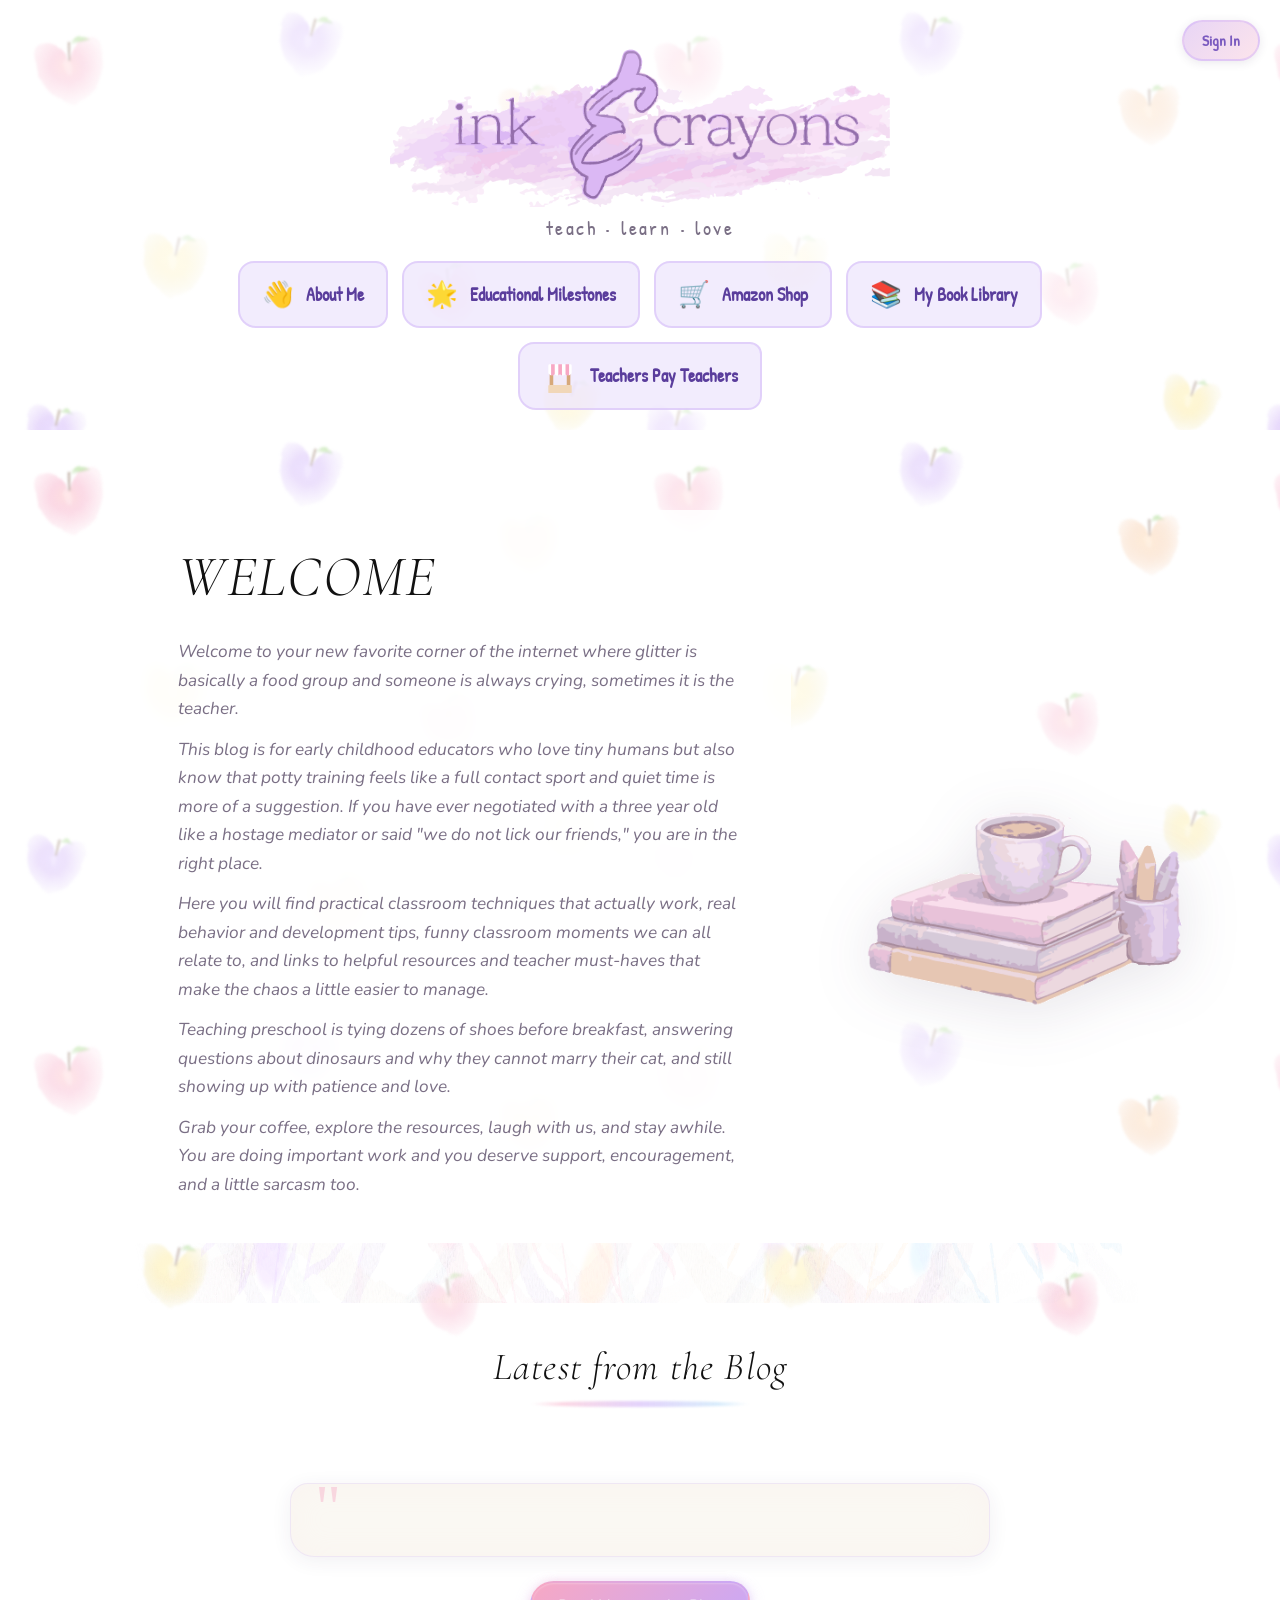
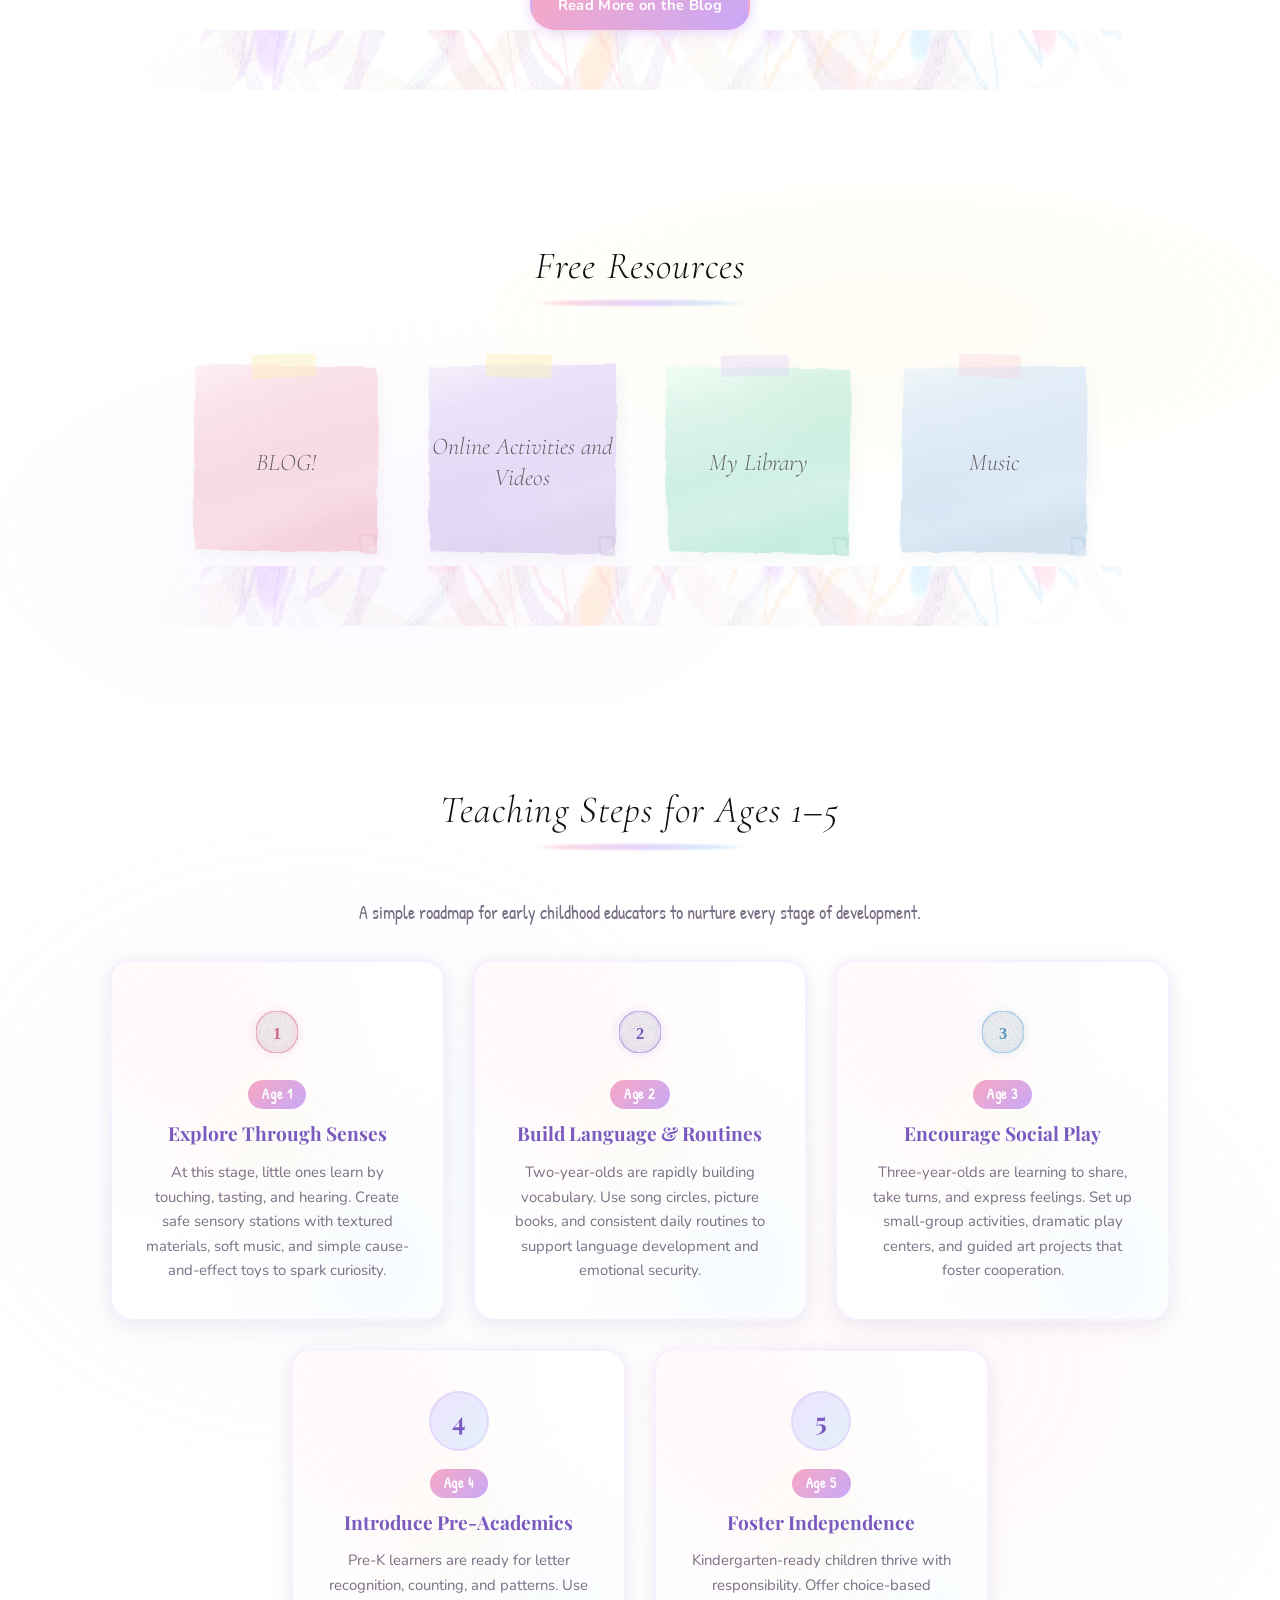
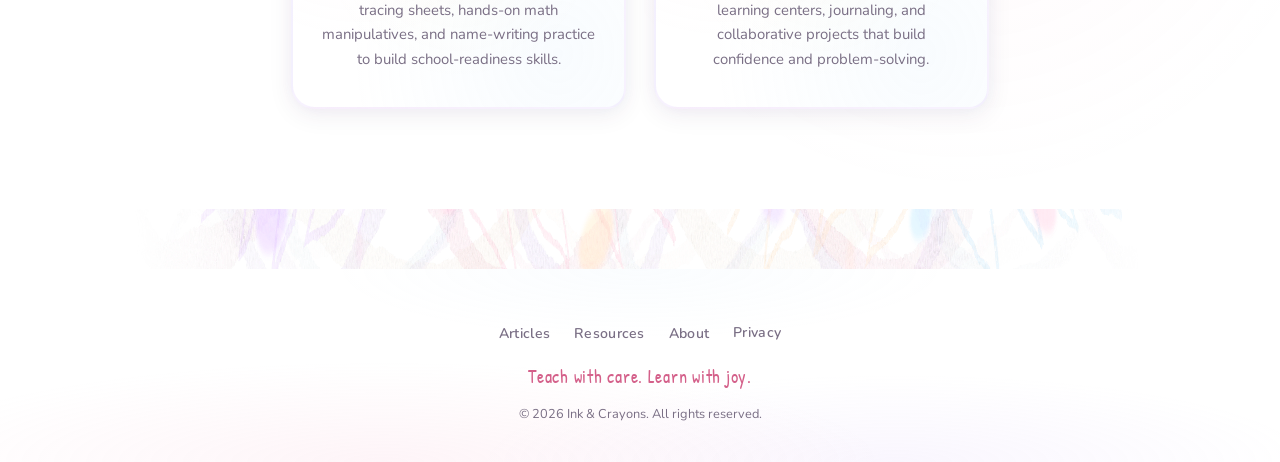
==== commit 80466c9b: "Make all header quick-link buttons purple" ====
--- a/index.html
+++ b/index.html
@@ -46,23 +46,23 @@
 
         <!-- Quick-link buttons (below logo, horizontal row) -->
         <nav class="header-quick-links" aria-label="Quick links">
-          <button class="header-quick-link header-quick-link--purple" id="headerAbout" type="button">
+          <button class="header-quick-link" id="headerAbout" type="button">
             <span class="header-quick-link__icon">👋</span>
             <span class="header-quick-link__text">About Me</span>
           </button>
-          <button class="header-quick-link header-quick-link--blue" id="headerMilestones" type="button">
+          <button class="header-quick-link" id="headerMilestones" type="button">
             <span class="header-quick-link__icon">🌟</span>
             <span class="header-quick-link__text">Educational Milestones</span>
           </button>
-          <button class="header-quick-link header-quick-link--yellow" id="headerAmazon" type="button">
+          <button class="header-quick-link" id="headerAmazon" type="button">
             <span class="header-quick-link__icon">🛒</span>
             <span class="header-quick-link__text">Amazon Shop</span>
           </button>
-          <button class="header-quick-link header-quick-link--mint" id="headerLibrary" type="button">
+          <button class="header-quick-link" id="headerLibrary" type="button">
             <span class="header-quick-link__icon">📚</span>
             <span class="header-quick-link__text">My Book Library</span>
           </button>
-          <button class="header-quick-link header-quick-link--peach" id="headerTPT" type="button">
+          <button class="header-quick-link" id="headerTPT" type="button">
             <span class="header-quick-link__icon header-quick-link__icon--market">
               <svg width="28" height="28" viewBox="0 0 64 80" fill="none" xmlns="http://www.w3.org/2000/svg">
                 <defs>
--- a/style.css
+++ b/style.css
@@ -485,9 +485,9 @@
   align-items: center;
   gap: 12px;
   padding: 14px 22px;
-  border: 2px solid transparent;
+  border: 2px solid rgba(201,168,247,0.4);
   border-radius: 16px 12px 14px 18px;
-  background: rgba(255,255,255,0.6);
+  background: rgba(237,228,252,0.7);
   cursor: pointer;
   transition: all 0.25s ease;
   text-align: left;
@@ -506,6 +506,7 @@
 .header-quick-link:hover {
   transform: translateY(-3px) rotate(0.5deg);
   box-shadow: 0 6px 20px rgba(60,40,80,0.14);
+  border-color: var(--purple);
 }
 .header-quick-link:active {
   transform: translateY(-1px);
@@ -532,62 +533,15 @@
   font-family: var(--font-hand);
   font-size: 1.15rem;
   font-weight: 600;
-  color: var(--text);
+  color: #5a3d9c;
   line-height: 1.2;
   position: relative;
   z-index: 1;
 }
 
-/* Color variants */
-.header-quick-link--purple {
-  border-color: rgba(201,168,247,0.4);
-  background: rgba(237,228,252,0.7);
-}
-.header-quick-link--purple::before {
+.header-quick-link::before {
   background: linear-gradient(135deg, rgba(201,168,247,0.2), rgba(237,228,252,0.4));
 }
-.header-quick-link--purple:hover { border-color: var(--purple); }
-.header-quick-link--purple .header-quick-link__text { color: #5a3d9c; }
-
-.header-quick-link--blue {
-  border-color: rgba(168,212,247,0.4);
-  background: rgba(228,240,252,0.7);
-}
-.header-quick-link--blue::before {
-  background: linear-gradient(135deg, rgba(168,212,247,0.2), rgba(228,240,252,0.4));
-}
-.header-quick-link--blue:hover { border-color: var(--blue); }
-.header-quick-link--blue .header-quick-link__text { color: #3d6e9c; }
-
-.header-quick-link--yellow {
-  border-color: rgba(252,230,138,0.5);
-  background: rgba(254,249,228,0.7);
-}
-.header-quick-link--yellow::before {
-  background: linear-gradient(135deg, rgba(252,230,138,0.2), rgba(254,249,228,0.4));
-}
-.header-quick-link--yellow:hover { border-color: var(--yellow); }
-.header-quick-link--yellow .header-quick-link__text { color: #7a6820; }
-
-.header-quick-link--mint {
-  border-color: rgba(168,247,201,0.4);
-  background: rgba(228,252,236,0.7);
-}
-.header-quick-link--mint::before {
-  background: linear-gradient(135deg, rgba(168,247,201,0.2), rgba(228,252,236,0.4));
-}
-.header-quick-link--mint:hover { border-color: #a8f7c9; }
-.header-quick-link--mint .header-quick-link__text { color: #2d7a4a; }
-
-.header-quick-link--peach {
-  border-color: rgba(240,180,140,0.5);
-  background: rgba(255,235,220,0.7);
-}
-.header-quick-link--peach::before {
-  background: linear-gradient(135deg, rgba(240,180,140,0.2), rgba(255,235,220,0.4));
-}
-.header-quick-link--peach:hover { border-color: #f0b48c; }
-.header-quick-link--peach .header-quick-link__text { color: #8c5a30; }
 
 .site-header__status {
   font-weight: 600;
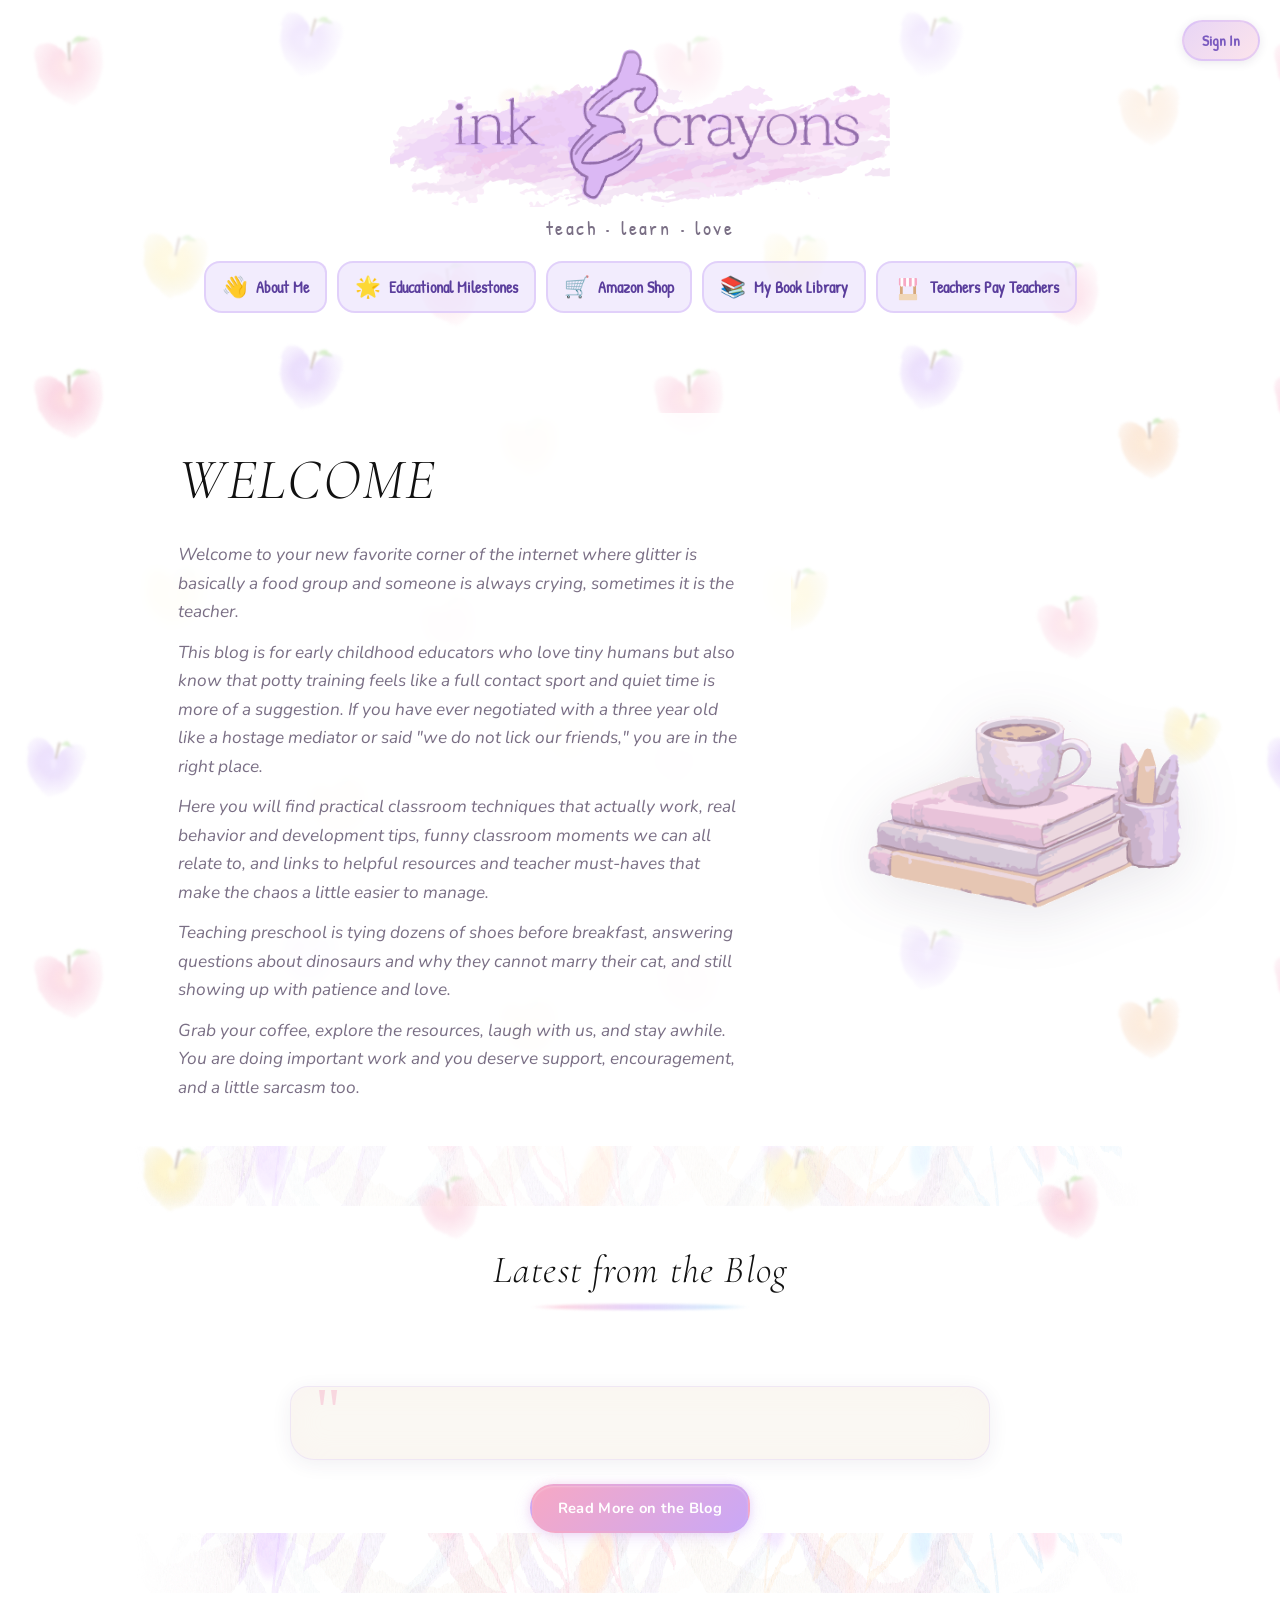
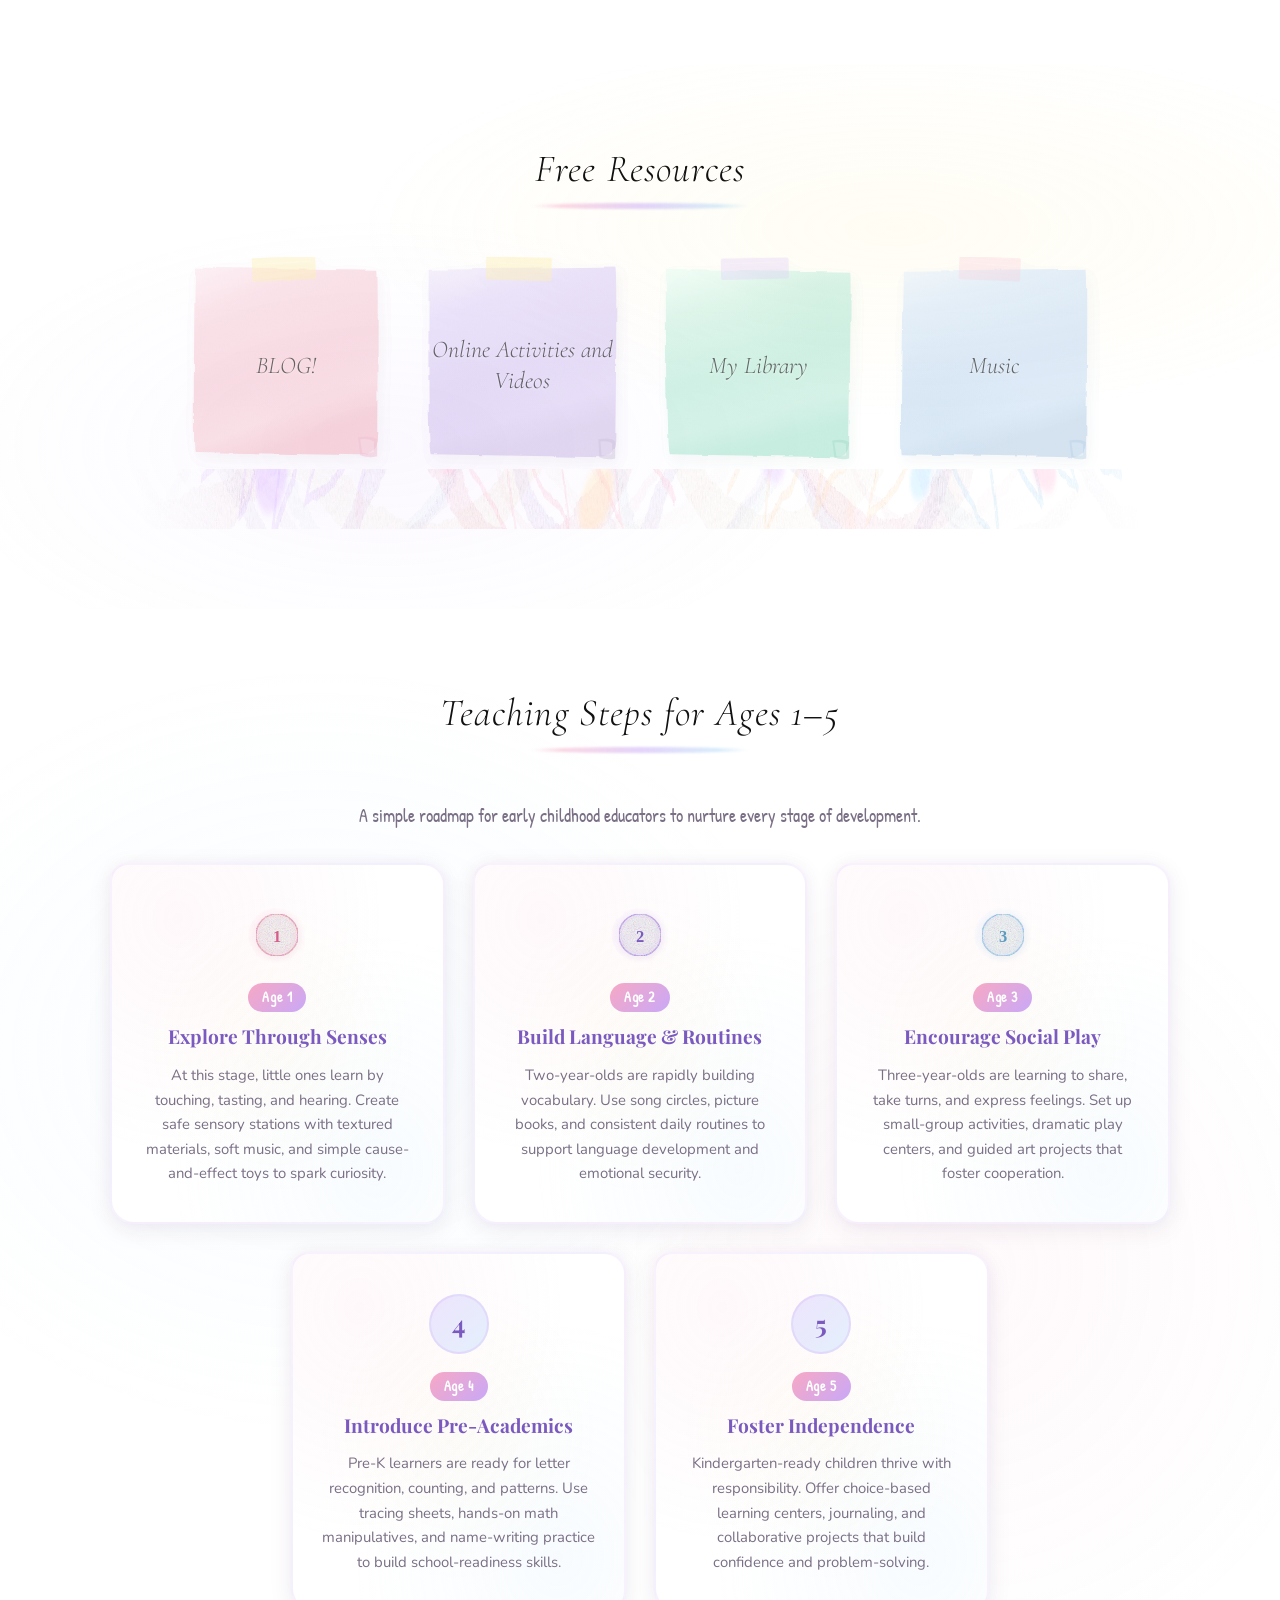
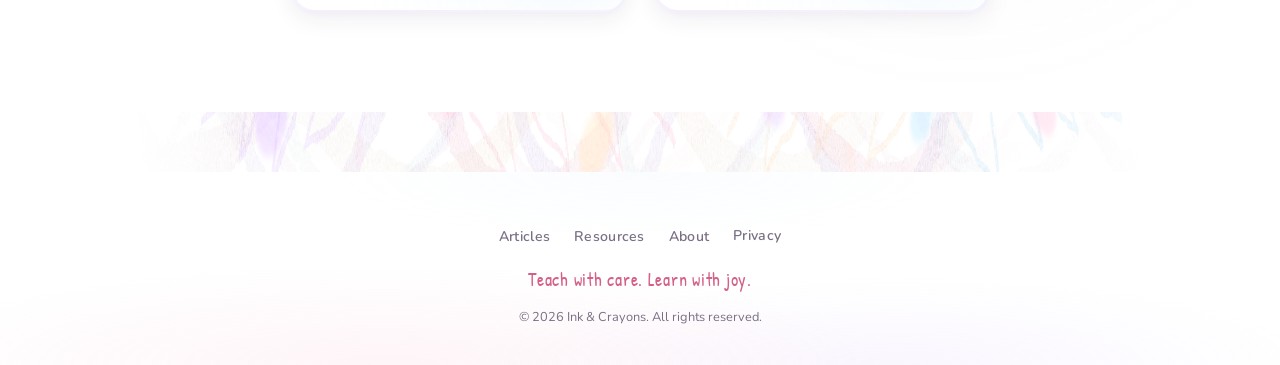
==== commit d50644b5: "Fix: bump CSS cache version, single-row buttons, slightly smaller sizing" ====
--- a/index.html
+++ b/index.html
@@ -18,7 +18,7 @@
       href="https://fonts.googleapis.com/css2?family=Cormorant+Garamond:ital,wght@0,300;0,400;1,300;1,400&family=Dancing+Script:wght@400;600;700&family=Playfair+Display:ital,wght@0,400;0,700;1,400&family=Nunito:wght@400;600;700&family=Caveat:wght@400;600;700&family=Patrick+Hand&display=swap"
       rel="stylesheet"
     />
-    <link rel="stylesheet" href="style.css?v=100" />
+    <link rel="stylesheet" href="style.css?v=101" />
   </head>
   <body>
     <!-- Skip to content -->
--- a/style.css
+++ b/style.css
@@ -472,19 +472,18 @@
 /* ---- Header Quick-Link Buttons (horizontal row below logo) ---- */
 .header-quick-links {
   display: flex;
-  flex-wrap: wrap;
+  flex-wrap: nowrap;
   justify-content: center;
-  gap: 14px;
+  gap: 10px;
   width: 100%;
-  max-width: 900px;
   margin-top: 4px;
 }
 
 .header-quick-link {
   display: flex;
   align-items: center;
-  gap: 12px;
-  padding: 14px 22px;
+  gap: 8px;
+  padding: 10px 16px;
   border: 2px solid rgba(201,168,247,0.4);
   border-radius: 16px 12px 14px 18px;
   background: rgba(237,228,252,0.7);
@@ -493,6 +492,7 @@
   text-align: left;
   position: relative;
   overflow: hidden;
+  white-space: nowrap;
 }
 .header-quick-link::before {
   content: '';
@@ -514,7 +514,7 @@
 }
 
 .header-quick-link__icon {
-  font-size: 1.6rem;
+  font-size: 1.3rem;
   flex-shrink: 0;
   position: relative;
   z-index: 1;
@@ -525,13 +525,13 @@
   justify-content: center;
 }
 .header-quick-link__icon--market svg {
-  width: 36px;
-  height: 36px;
+  width: 28px;
+  height: 28px;
 }
 
 .header-quick-link__text {
   font-family: var(--font-hand);
-  font-size: 1.15rem;
+  font-size: 1rem;
   font-weight: 600;
   color: #5a3d9c;
   line-height: 1.2;
